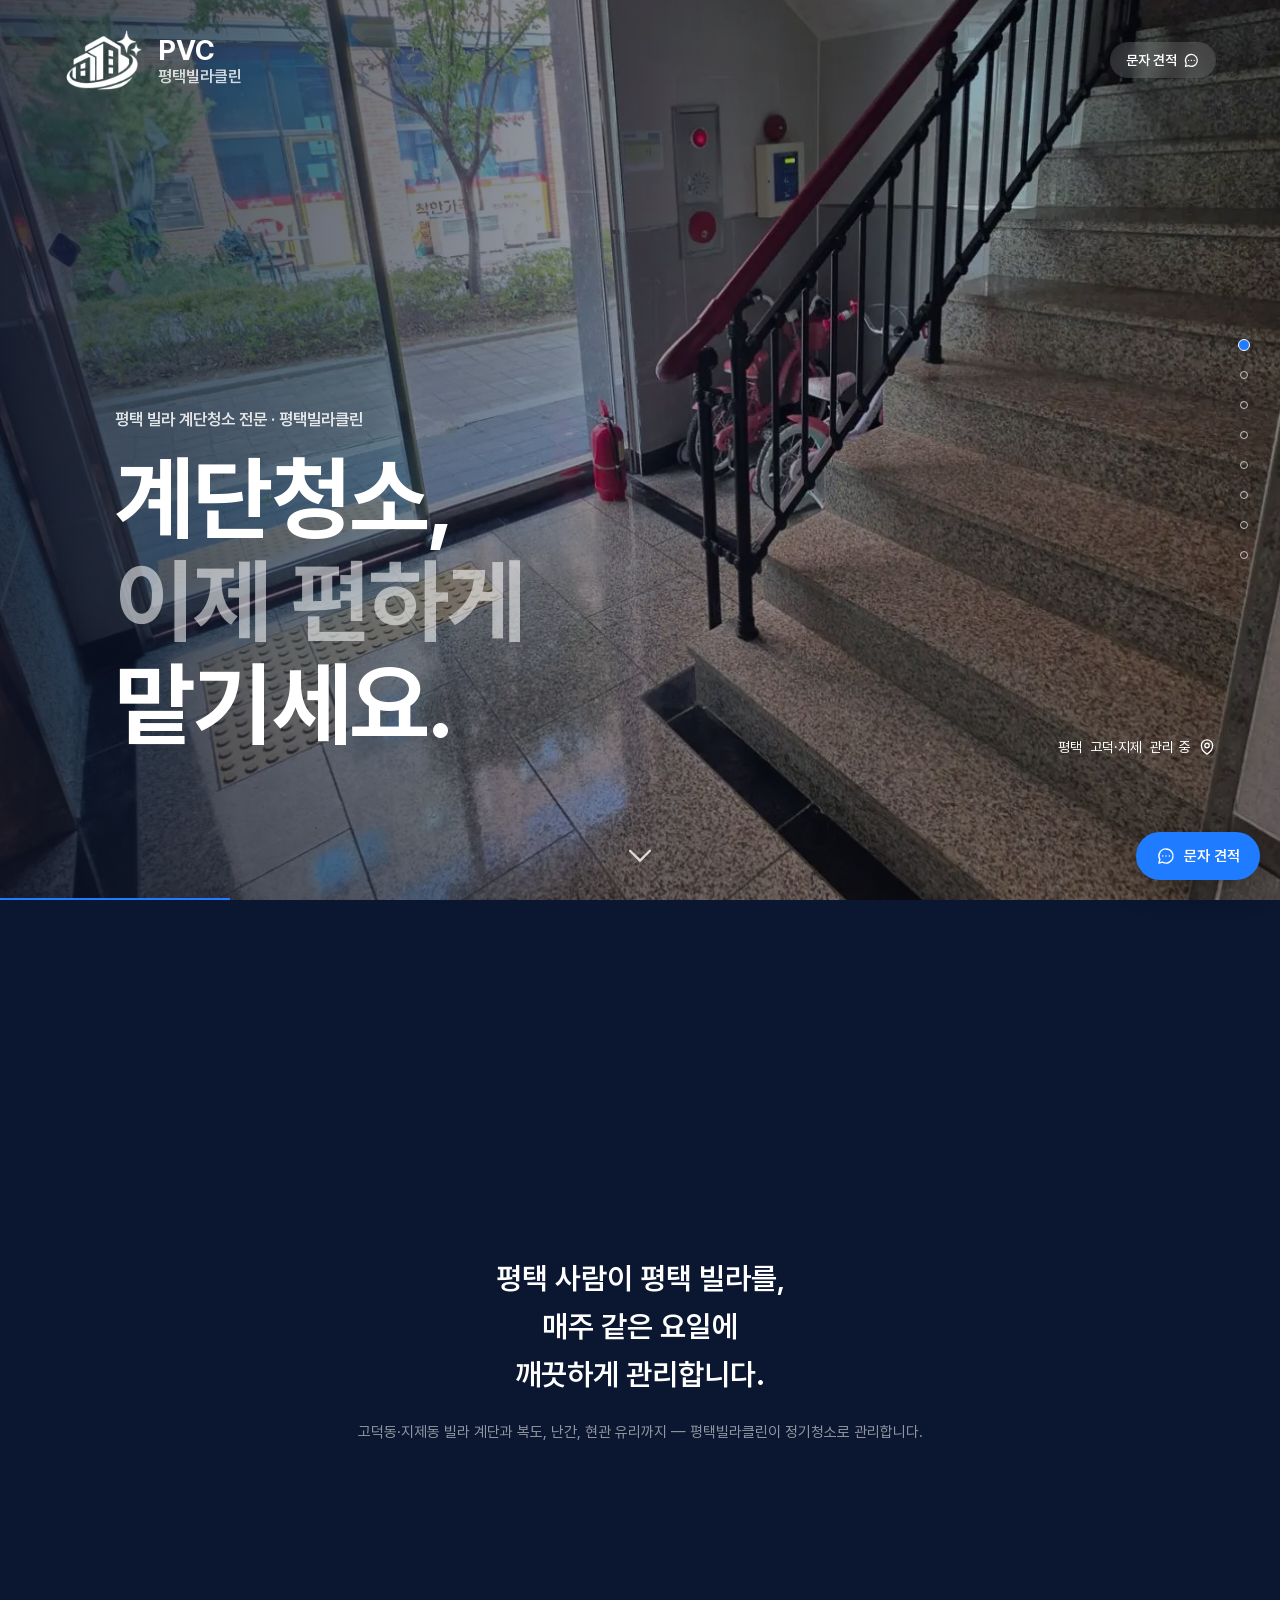
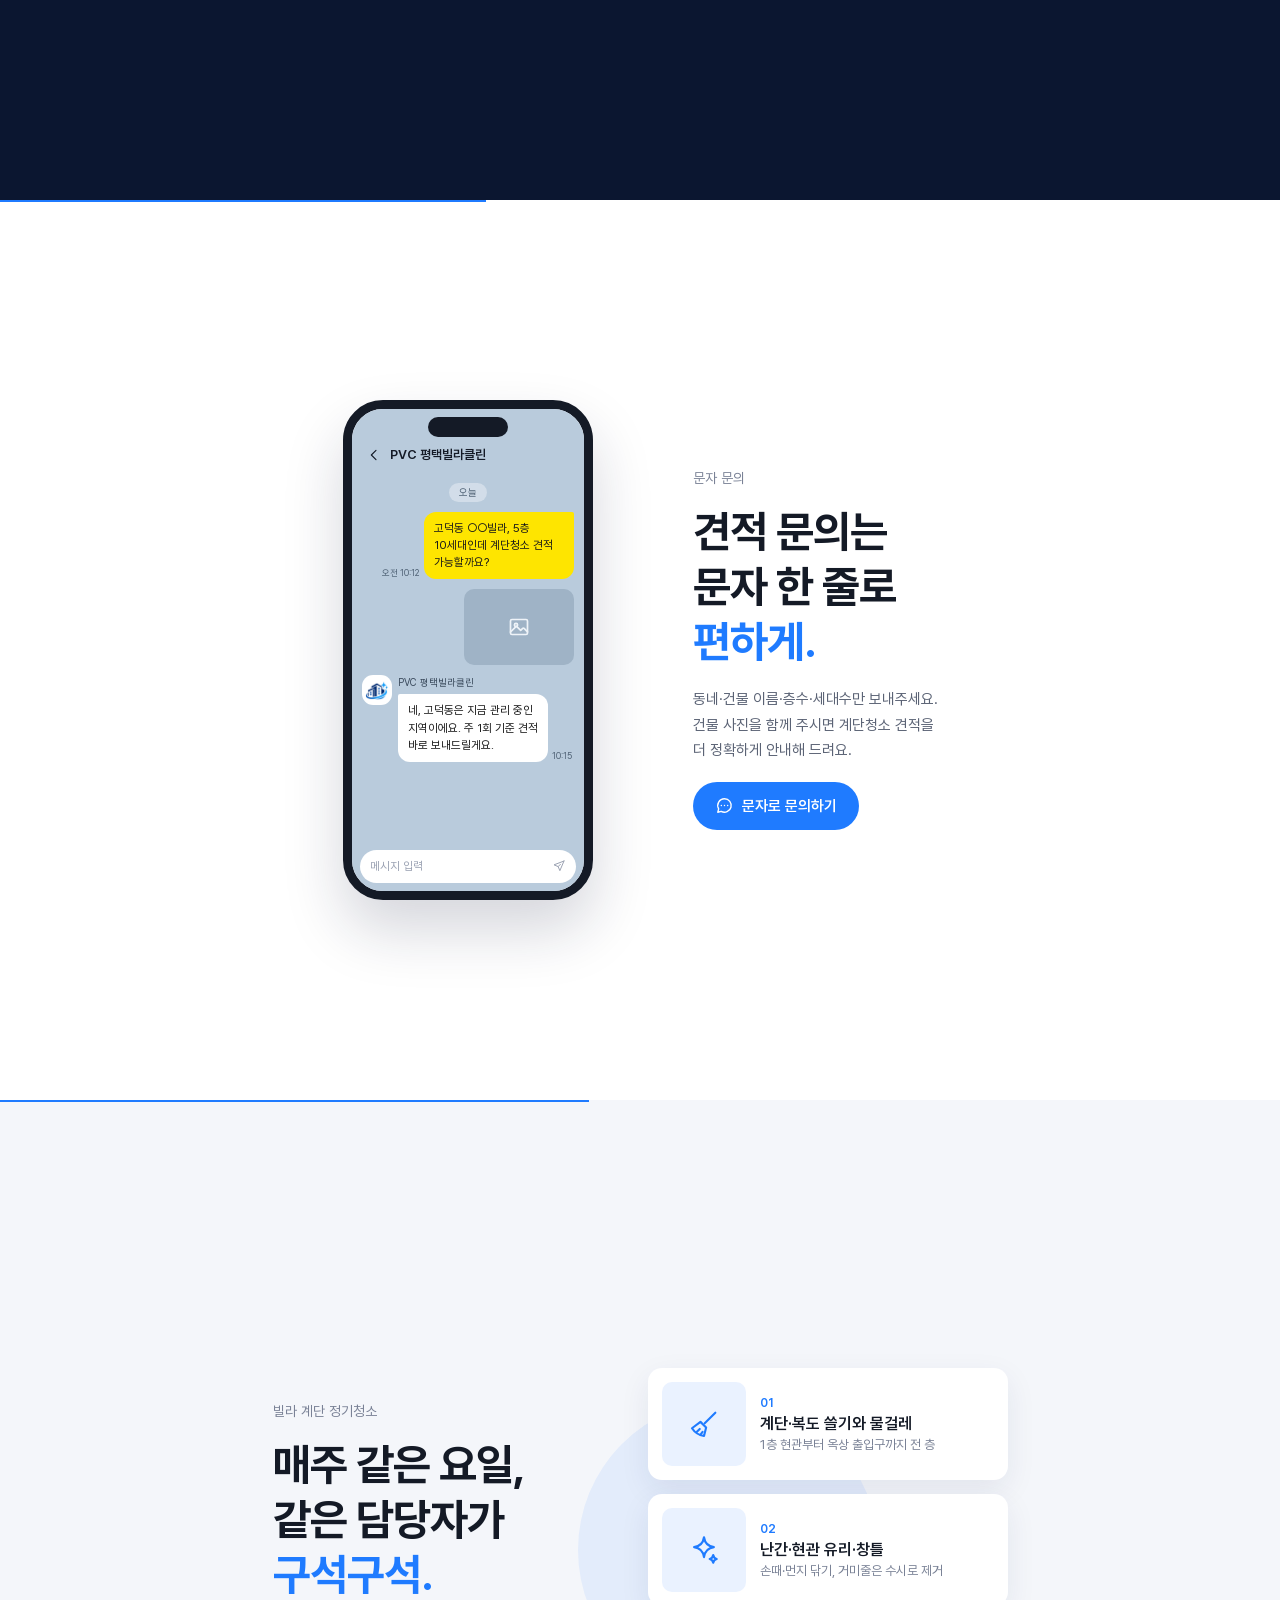
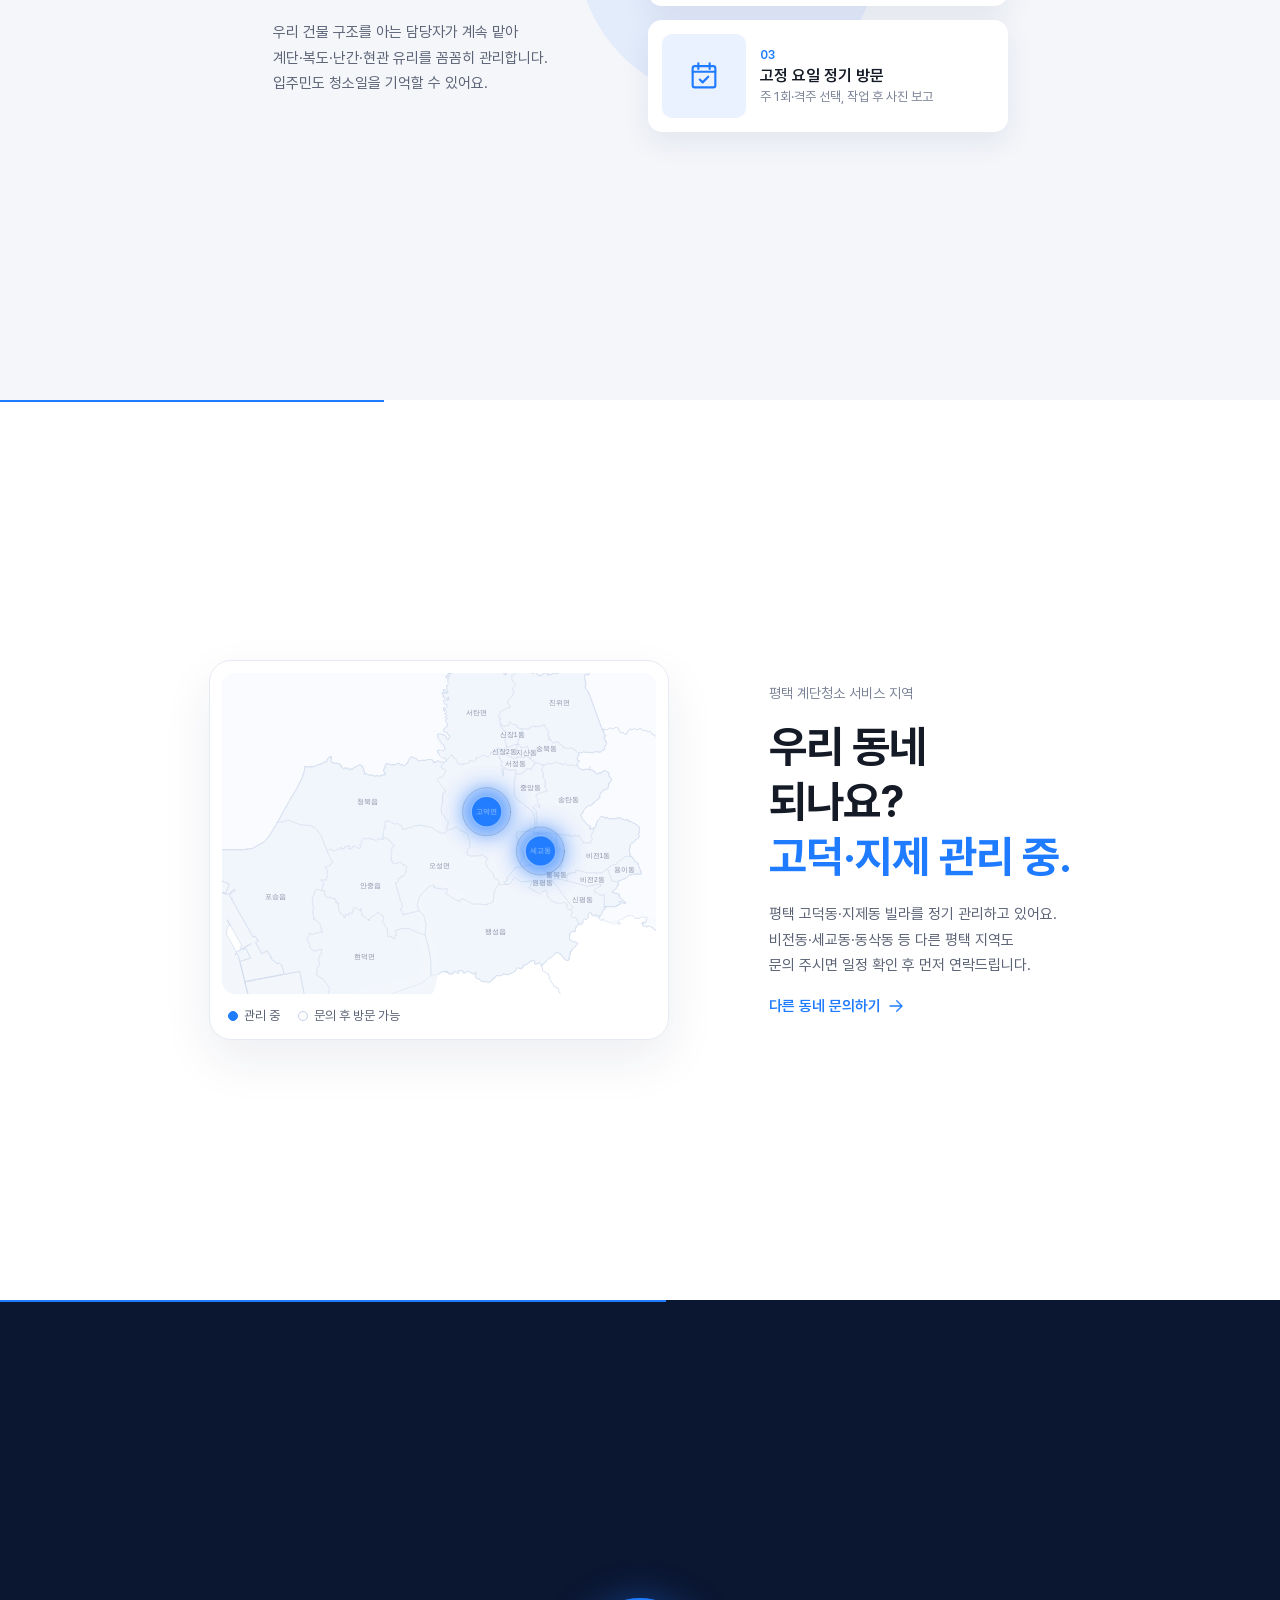
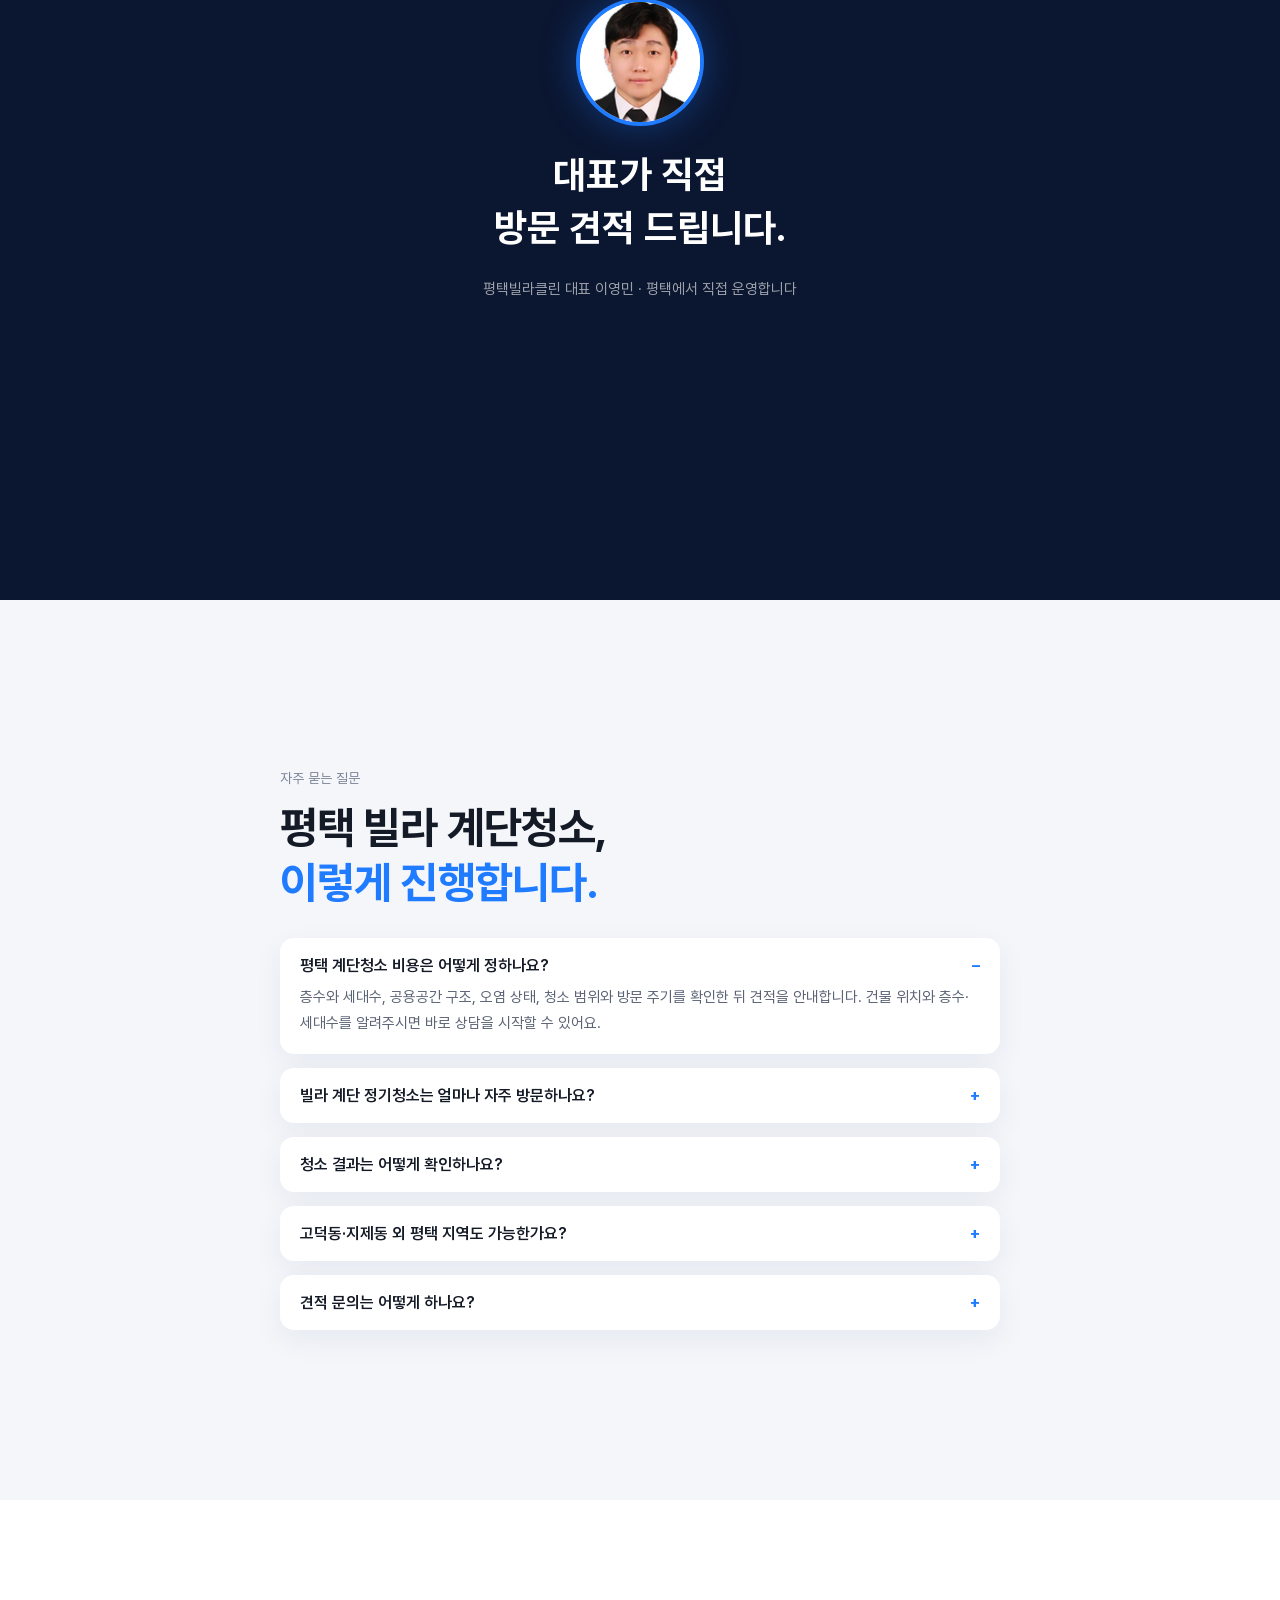
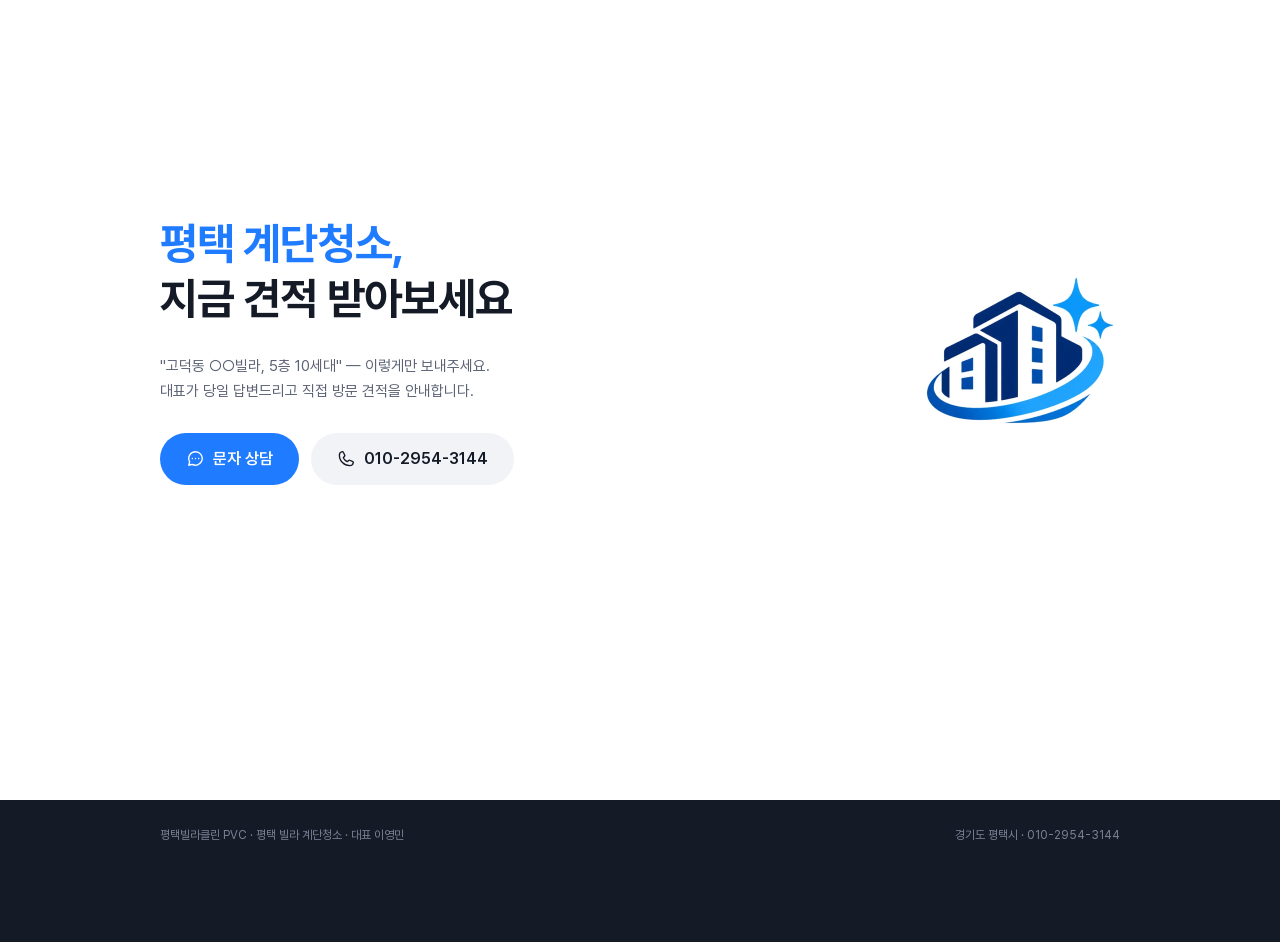
==== index.html @ 677062f1 "Use real stairwell photo as hero image Co-Authored-By: Claude Opus 5.5 <noreply@anthropic.com> Claud" ====
<!doctype html>
<html lang="ko">
<head>
  <meta charset="utf-8" />
  <meta name="naver-site-verification" content="949a8f79aaad30df5b7c006762e86bb5f550bc73" />
  <meta name="viewport" content="width=device-width, initial-scale=1" />
  <meta name="theme-color" content="#0b1630" />
  <meta name="description" content="평택 계단청소 전문 평택빌라클린 PVC. 고덕동·지제동 빌라의 계단·복도·난간·현관 유리를 매주 같은 요일, 같은 담당자가 정기청소하고 작업 사진으로 보고드립니다. 대표 직접 방문 견적 010-2954-3144." />
  <meta property="og:type" content="website" />
  <meta property="og:locale" content="ko_KR" />
  <meta property="og:title" content="평택 계단청소 | 빌라 계단 정기청소 전문 평택빌라클린 PVC" />
  <meta property="og:description" content="평택 계단청소 전문 평택빌라클린 PVC. 고덕동·지제동 빌라의 계단·복도·난간·현관 유리를 매주 같은 요일, 같은 담당자가 정기청소하고 작업 사진으로 보고드립니다. 대표 직접 방문 견적 010-2954-3144." />
  <meta property="og:site_name" content="평택빌라클린 PVC" />
  <meta property="og:url" content="https://www.pvclean.kr/" />
  <meta property="og:image" content="https://www.pvclean.kr/assets/hero-1.webp" />
  <meta property="og:image:alt" content="평택빌라클린 PVC 빌라 계단청소" />
  <meta name="twitter:card" content="summary_large_image" />
  <meta name="twitter:title" content="평택 계단청소 | 빌라 계단 정기청소 전문 평택빌라클린 PVC" />
  <meta name="twitter:description" content="평택 계단청소 전문 평택빌라클린 PVC. 고덕동·지제동 빌라의 계단·복도·난간·현관 유리를 매주 같은 요일, 같은 담당자가 정기청소하고 작업 사진으로 보고드립니다. 대표 직접 방문 견적 010-2954-3144." />
  <meta name="twitter:image" content="https://www.pvclean.kr/assets/hero-1.webp" />
  <title>평택 계단청소 | 빌라 계단 정기청소 전문 평택빌라클린 PVC</title>
  <link rel="canonical" href="https://www.pvclean.kr/" />
  <link rel="icon" href="/favicon.svg" type="image/svg+xml" />
  <link rel="preload" href="/fonts/Pretendard-Bold.subset.woff2" as="font" type="font/woff2" crossorigin />
  <link rel="preload" href="/fonts/Pretendard-Regular.subset.woff2" as="font" type="font/woff2" crossorigin />
  <link rel="stylesheet" href="/styles.css" />
  <script src="/site-config.js" defer></script>
  <script src="/app.js" defer></script>
  <script type="application/ld+json" id="business-schema">{"@context":"https://schema.org","@graph":[{"@type":"Organization","@id":"https://www.pvclean.kr/#business","name":"평택빌라클린 PVC","alternateName":"PVC 평택빌라클린","url":"https://www.pvclean.kr/","logo":"https://www.pvclean.kr/assets/pvc-logo.png","telephone":"+82-10-2954-3144","founder":{"@type":"Person","name":"이영민"},"areaServed":[{"@type":"City","name":"평택시"},{"@type":"Place","name":"평택시 고덕동"},{"@type":"Place","name":"평택시 지제동"}],"description":"평택 고덕동·지제동 빌라 계단 및 공용공간 정기청소"},{"@type":"WebSite","@id":"https://www.pvclean.kr/#website","url":"https://www.pvclean.kr/","name":"평택빌라클린 PVC","inLanguage":"ko-KR","publisher":{"@id":"https://www.pvclean.kr/#business"}},{"@type":"WebPage","@id":"https://www.pvclean.kr/#webpage","url":"https://www.pvclean.kr/","name":"평택 계단청소 | 빌라 계단 정기청소 전문 평택빌라클린 PVC","description":"평택 계단청소 전문 평택빌라클린 PVC. 고덕동·지제동 빌라의 계단·복도·난간·현관 유리를 매주 같은 요일, 같은 담당자가 정기청소하고 작업 사진으로 보고드립니다. 대표 직접 방문 견적 010-2954-3144.","inLanguage":"ko-KR","isPartOf":{"@id":"https://www.pvclean.kr/#website"},"about":{"@id":"https://www.pvclean.kr/#service"}},{"@type":"Service","@id":"https://www.pvclean.kr/#service","name":"평택 빌라 계단 정기청소","serviceType":"빌라 계단 및 공용공간 정기청소","url":"https://www.pvclean.kr/#care","provider":{"@id":"https://www.pvclean.kr/#business"},"areaServed":{"@type":"City","name":"평택시"},"description":"평택 빌라 계단·복도 쓸기와 물걸레 청소, 난간·현관 유리·창틀 관리, 주 1회·격주 고정 요일 정기 방문과 작업 후 사진 보고. 대표가 직접 방문 견적을 안내합니다."},{"@type":"FAQPage","@id":"https://www.pvclean.kr/#faq","mainEntity":[{"@type":"Question","name":"평택 계단청소 비용은 어떻게 정하나요?","acceptedAnswer":{"@type":"Answer","text":"층수와 세대수, 공용공간 구조, 오염 상태, 청소 범위와 방문 주기를 확인한 뒤 견적을 안내합니다. 건물 위치와 층수·세대수를 알려주시면 바로 상담을 시작할 수 있어요."}},{"@type":"Question","name":"빌라 계단 정기청소는 얼마나 자주 방문하나요?","acceptedAnswer":{"@type":"Answer","text":"주 1회 또는 격주 중 선택할 수 있고, 매주 같은 요일에 같은 담당자가 방문합니다. 건물 이용 상황에 맞춰 방문 요일과 세부 범위를 협의합니다."}},{"@type":"Question","name":"청소 결과는 어떻게 확인하나요?","acceptedAnswer":{"@type":"Answer","text":"작업이 끝나면 층별 사진을 건물주나 총무님께 단톡방 또는 문자로 보내드립니다. 현장에 오지 않아도 계단청소 결과를 확인할 수 있어요."}},{"@type":"Question","name":"고덕동·지제동 외 평택 지역도 가능한가요?","acceptedAnswer":{"@type":"Answer","text":"비전동·세교동·동삭동 등 평택시 다른 동네도 건물 위치와 이동 일정에 따라 방문 가능 여부를 상담해 드립니다. 문의 주시면 일정 확인 후 먼저 연락드립니다."}},{"@type":"Question","name":"견적 문의는 어떻게 하나요?","acceptedAnswer":{"@type":"Answer","text":"010-2954-3144로 전화 또는 문자 주세요. 동네·건물 이름·층수·세대수를 보내주시면 당일 답변드리고, 대표가 직접 방문 견적을 안내합니다."}}]}]}</script>
</head>
<body>
  <svg width="0" height="0" style="position:absolute" aria-hidden="true">
    <symbol id="i-chat" viewBox="0 0 24 24"><path d="M12 3.5a8.5 8.5 0 0 0-7.4 12.7L3.5 20.5l4.3-1.1A8.5 8.5 0 1 0 12 3.5Z"/><circle cx="8" cy="12" r=".9" fill="currentColor" stroke="none"/><circle cx="12" cy="12" r=".9" fill="currentColor" stroke="none"/><circle cx="16" cy="12" r=".9" fill="currentColor" stroke="none"/></symbol>
    <symbol id="i-phone" viewBox="0 0 24 24"><path d="M15.1 14.3a1 1 0 0 1 1-.1l3.9 1.8a1 1 0 0 1 .6 1A4.5 4.5 0 0 1 16.1 21 13.1 13.1 0 0 1 3 7.9a4.5 4.5 0 0 1 4-4.5 1 1 0 0 1 1 .6l1.8 3.9a1 1 0 0 1-.1 1L8 11a9.8 9.8 0 0 0 5 5Z"/></symbol>
    <symbol id="i-pin" viewBox="0 0 24 24"><circle cx="12" cy="10" r="3"/><path d="M19.5 10c0 6.8-7.5 11.5-7.5 11.5S4.5 16.8 4.5 10a7.5 7.5 0 0 1 15 0Z"/></symbol>
    <symbol id="i-down" viewBox="0 0 24 24"><path d="m5 9 7 7 7-7"/></symbol>
    <symbol id="i-left" viewBox="0 0 24 24"><path d="m15 5-7 7 7 7"/></symbol>
    <symbol id="i-right" viewBox="0 0 24 24"><path d="m9 5 7 7-7 7"/></symbol>
    <symbol id="i-arrow" viewBox="0 0 24 24"><path d="M4 12h16M13 5l7 7-7 7"/></symbol>
    <symbol id="i-image" viewBox="0 0 24 24"><rect x="3.5" y="4.5" width="17" height="15" rx="1.5"/><circle cx="9" cy="10" r="1.6"/><path d="m3.5 17 5.2-5.2a1 1 0 0 1 1.4 0l3.6 3.6 2-2a1 1 0 0 1 1.4 0l3.4 3.4"/></symbol>
    <symbol id="i-send" viewBox="0 0 24 24"><path d="M20.5 3.5 3.5 10l7 3 3 7 7-16.5ZM10.5 13l4-4"/></symbol>
    <symbol id="i-broom" viewBox="0 0 24 24"><path d="M20 4 12.5 11.5"/><path d="M9.5 10.5l4 4-1.5 6c-3-.5-6.5-2.5-8.5-5.5l6-4.5Z"/><path d="M7 17.5 9 15.5M9.5 19.5l1.5-2"/></symbol>
    <symbol id="i-sparkle" viewBox="0 0 24 24"><path d="M12 3c.6 4.2 2.8 6.4 7 7-4.2.6-6.4 2.8-7 7-.6-4.2-2.8-6.4-7-7 4.2-.6 6.4-2.8 7-7Z"/><path d="M18.5 15.5c.3 1.7 1.1 2.5 2.5 2.8-1.4.3-2.2 1.1-2.5 2.7-.3-1.6-1.1-2.4-2.5-2.7 1.4-.3 2.2-1.1 2.5-2.8Z"/></symbol>
    <symbol id="i-calendar" viewBox="0 0 24 24"><rect x="4" y="5" width="16" height="15" rx="1.5"/><path d="M16 3v4M8 3v4M4 9h16M9 14.5l2 2 4-4"/></symbol>
    <symbol id="i-star" viewBox="0 0 24 24"><path d="m12 3.5 2.6 5.4 5.9.8-4.3 4.1 1 5.9L12 16.9l-5.2 2.8 1-5.9-4.3-4.1 5.9-.8L12 3.5Z" fill="currentColor"/></symbol>
  </svg>

  <main id="top">
    <section class="snap hero" id="home" data-label="홈" data-dark>
      <div class="hero-slides" id="hero-slides">
        <img class="hero-img is-on" src="/assets/hero-1.webp" alt="" />
      </div>
      <div class="hero-shade"></div>
      <header class="hero-header">
        <a class="brand" href="#home" aria-label="평택빌라클린 PVC 홈">
          <img src="/assets/pvc-logo.png" width="211" height="168" alt="" />
          <span class="brand-text"><span class="brand-name">PVC</span><span class="brand-sub">평택빌라클린</span></span>
        </a>
        <a class="pill-glass" data-contact="quote" href="#contact"><span data-quote-short>카톡 견적</span><svg class="icon"><use href="#i-chat"/></svg></a>
      </header>
      <div class="hero-copy">
        <h1><span class="h1-eyebrow">평택 빌라 계단청소 전문 · 평택빌라클린</span>계단청소,<br /><span class="dim">이제 편하게</span><br />맡기세요.</h1>
      </div>
      <div class="hero-dots" id="hero-dots" aria-label="사진 선택"></div>
      <div class="hero-area">평택 <span data-area-short>고덕·지제</span> 관리 중 <svg class="icon"><use href="#i-pin"/></svg></div>
      <svg class="icon hero-down" aria-hidden="true"><use href="#i-down"/></svg>
      <div class="accent-bar" style="width:18%;top:auto;bottom:0"></div>
    </section>

    <section class="snap statement" data-label="소개" data-dark>
      <h2>평택 사람이 평택 빌라를,<br />매주 같은 요일에<br />깨끗하게 관리합니다.</h2>
      <p class="statement-sub">고덕동·지제동 빌라 계단과 복도, 난간, 현관 유리까지 — 평택빌라클린이 정기청소로 관리합니다.</p>
    </section>

    <section class="snap block bg-white" data-label="카톡 문의">
      <div class="accent-bar" style="width:38%"></div>
      <div class="row">
        <div class="phone" aria-hidden="true">
          <div class="phone-notch"></div>
          <div class="chat">
            <div class="chat-head"><svg class="icon"><use href="#i-left"/></svg><span>PVC 평택빌라클린</span></div>
            <div class="chat-body">
              <div class="chat-day">오늘</div>
              <div class="chat-me"><span class="chat-time">오전 10:12</span><div class="bubble bubble-me">고덕동 ○○빌라, 5층 10세대인데 계단청소 견적 가능할까요?</div></div>
              <div class="chat-me"><div class="chat-photo"><svg class="icon"><use href="#i-image"/></svg></div></div>
              <div class="chat-them">
                <img src="/assets/pvc-logo-color.webp" alt="" />
                <div><span class="chat-name">PVC 평택빌라클린</span><div class="chat-line"><div class="bubble">네, 고덕동은 지금 관리 중인 지역이에요. 주 1회 기준 견적 바로 보내드릴게요.</div><span class="chat-time">10:15</span></div></div>
              </div>
            </div>
            <div class="chat-input"><span>메시지 입력</span><svg class="icon"><use href="#i-send"/></svg></div>
          </div>
        </div>
        <div class="copy">
          <div class="kicker"><span data-quote-channel-name>카카오톡</span> 문의</div>
          <h2>견적 문의는<br /><span data-quote-channel>카톡</span> 한 줄로<br /><span class="blue">편하게.</span></h2>
          <p>동네·건물 이름·층수·세대수만 보내주세요.<br />건물 사진을 함께 주시면 계단청소 견적을<br />더 정확하게 안내해 드려요.</p>
          <a class="btn btn-kakao" data-contact="quote" href="#contact"><svg class="icon"><use href="#i-chat"/></svg><span data-quote-cta>카카오톡으로 문의하기</span></a>
        </div>
      </div>
    </section>

    <section class="snap block bg-soft" id="care" data-label="관리 방식">
      <div class="accent-bar" style="width:46%"></div>
      <div class="row row-rev">
        <div class="copy">
          <div class="kicker">빌라 계단 정기청소</div>
          <h2>매주 같은 요일,<br />같은 담당자가<br /><span class="blue">구석구석.</span></h2>
          <p>우리 건물 구조를 아는 담당자가 계속 맡아<br />계단·복도·난간·현관 유리를 꼼꼼히 관리합니다.<br />입주민도 청소일을 기억할 수 있어요.</p>
        </div>
        <div class="service-list">
          <div class="service-blob"></div>
          <div class="service"><div class="service-ic"><svg class="icon"><use href="#i-broom"/></svg></div><div><div class="service-num">01</div><h3>계단·복도 쓸기와 물걸레</h3><p>1층 현관부터 옥상 출입구까지 전 층</p></div></div>
          <div class="service"><div class="service-ic"><svg class="icon"><use href="#i-sparkle"/></svg></div><div><div class="service-num">02</div><h3>난간·현관 유리·창틀</h3><p>손때·먼지 닦기, 거미줄은 수시로 제거</p></div></div>
          <div class="service"><div class="service-ic"><svg class="icon"><use href="#i-calendar"/></svg></div><div><div class="service-num">03</div><h3>고정 요일 정기 방문</h3><p>주 1회·격주 선택, 작업 후 사진 보고</p></div></div>
        </div>
      </div>
    </section>

    <section class="snap block bg-white" id="area" data-label="서비스 지역">
      <div class="accent-bar" style="width:30%"></div>
      <div class="row">
        <div class="map-card">
          <div class="map-frame"><span class="map-pulse" style="left:61%;top:43.2%" aria-hidden="true"></span><span class="map-pulse" style="left:73.43%;top:55.45%" aria-hidden="true"></span><img src="/assets/pyeongtaek-map-light.svg" width="540" height="400" alt="평택 계단청소 서비스 지역 지도 — 고덕동·지제동 관리 중" /></div>
          <div class="map-legend">
            <span><i class="dot dot-on"></i>관리 중</span>
            <span><i class="dot"></i>문의 후 방문 가능</span>
          </div>
        </div>
        <div class="copy copy-narrow">
          <div class="kicker">평택 계단청소 서비스 지역</div>
          <h2>우리 동네<br />되나요?<br /><span class="blue"><span data-area-short>고덕·지제</span> 관리 중.</span></h2>
          <p>평택 고덕동·지제동 빌라를 정기 관리하고 있어요.<br />비전동·세교동·동삭동 등 다른 평택 지역도<br />문의 주시면 일정 확인 후 먼저 연락드립니다.</p>
          <a class="link-arrow" href="#contact">다른 동네 문의하기 <svg class="icon"><use href="#i-arrow"/></svg></a>
        </div>
      </div>
    </section>

    <section class="snap owner-sec" data-label="대표 인사" data-dark>
      <div class="accent-bar" style="width:52%"></div>
      <div class="owner-photo"><img src="/assets/owner-lee-youngmin.webp" width="192" height="246" alt="평택빌라클린 대표 이영민" /></div>
      <h2>대표가 직접<br />방문 견적 드립니다.</h2>
      <p>평택빌라클린 대표 <span data-owner>이영민</span> · 평택에서 직접 운영합니다</p>
    </section>

    <section class="snap reviews" id="reviews" data-label="고객 후기" data-dark hidden>
      <div class="row">
        <div class="copy copy-narrow">
          <div class="kicker">고객 후기</div>
          <h2>이웃 건물에서<br />먼저<br />맡기셨어요</h2>
          <p>고덕동·지제동 빌라 건물주와<br />총무님들이 남긴 후기입니다.</p>
        </div>
        <div class="review-stack">
          <div class="review-back r2"></div>
          <div class="review-back r1"></div>
          <article class="review">
            <div class="review-quote">“</div>
            <p id="review-text"></p>
            <div class="review-meta"><span class="stars"><svg class="icon"><use href="#i-star"/></svg><svg class="icon"><use href="#i-star"/></svg><svg class="icon"><use href="#i-star"/></svg><svg class="icon"><use href="#i-star"/></svg><svg class="icon"><use href="#i-star"/></svg></span><span id="review-date"></span></div>
            <div class="review-foot">
              <div><strong id="review-who"></strong><span id="review-area"></span></div>
              <div class="review-nav"><button type="button" id="review-prev" aria-label="이전 후기"><svg class="icon"><use href="#i-left"/></svg></button><button type="button" id="review-next" aria-label="다음 후기"><svg class="icon"><use href="#i-right"/></svg></button></div>
            </div>
          </article>
        </div>
      </div>
    </section>

    <section class="snap block bg-soft faq" id="guide" data-label="자주 묻는 질문">
      <div class="faq-inner">
        <div class="kicker">자주 묻는 질문</div>
        <h2>평택 빌라 계단청소,<br /><span class="blue">이렇게 진행합니다.</span></h2>
        <details open><summary>평택 계단청소 비용은 어떻게 정하나요?</summary><p>층수와 세대수, 공용공간 구조, 오염 상태, 청소 범위와 방문 주기를 확인한 뒤 견적을 안내합니다. 건물 위치와 층수·세대수를 알려주시면 바로 상담을 시작할 수 있어요.</p></details>
        <details><summary>빌라 계단 정기청소는 얼마나 자주 방문하나요?</summary><p>주 1회 또는 격주 중 선택할 수 있고, 매주 같은 요일에 같은 담당자가 방문합니다. 건물 이용 상황에 맞춰 방문 요일과 세부 범위를 협의합니다.</p></details>
        <details><summary>청소 결과는 어떻게 확인하나요?</summary><p>작업이 끝나면 층별 사진을 건물주나 총무님께 단톡방 또는 문자로 보내드립니다. 현장에 오지 않아도 계단청소 결과를 확인할 수 있어요.</p></details>
        <details><summary>고덕동·지제동 외 평택 지역도 가능한가요?</summary><p>비전동·세교동·동삭동 등 평택시 다른 동네도 건물 위치와 이동 일정에 따라 방문 가능 여부를 상담해 드립니다. 문의 주시면 일정 확인 후 먼저 연락드립니다.</p></details>
        <details><summary>견적 문의는 어떻게 하나요?</summary><p>010-2954-3144로 전화 또는 문자 주세요. 동네·건물 이름·층수·세대수를 보내주시면 당일 답변드리고, 대표가 직접 방문 견적을 안내합니다.</p></details>
      </div>
    </section>

    <section class="snap block bg-white" id="contact" data-label="견적 문의">
      <div class="row row-between">
        <div class="copy copy-wide">
          <h2><span class="blue">평택 계단청소,</span><br />지금 견적 받아보세요</h2>
          <p>"고덕동 ○○빌라, 5층 10세대" — 이렇게만 보내주세요.<br />대표가 당일 답변드리고 직접 방문 견적을 안내합니다.</p>
          <div class="cta-row">
            <a class="btn btn-kakao btn-lg" data-contact="quote" href="sms:01029543144"><svg class="icon"><use href="#i-chat"/></svg><span data-quote-cta2>카카오톡 상담</span></a>
            <a class="btn btn-gray btn-lg" data-contact="phone" href="tel:01029543144"><svg class="icon"><use href="#i-phone"/></svg><span data-phone-label>010-2954-3144</span></a>
          </div>
        </div>
        <img class="contact-logo" src="/assets/pvc-logo-color.webp" width="400" height="318" alt="" />
      </div>
    </section>

    <footer class="footer snap-end">
      <div class="footer-inner">
        <span>평택빌라클린 PVC · 평택 빌라 계단청소 · 대표 <span data-owner>이영민</span><span data-biz-number></span></span>
        <span>경기도 평택시 · <span data-phone-label>010-2954-3144</span></span>
      </div>
    </footer>
  </main>

  <nav class="section-dots" id="section-dots" aria-label="섹션 이동"></nav>
  <a class="floating-cta btn-kakao" data-contact="quote" href="#contact"><svg class="icon"><use href="#i-chat"/></svg><span data-quote-short>카톡 견적</span></a>
</body>
</html>
---- styles.css ----
/* PVC 평택빌라클린 — v2 풀스크린 랜딩 */
/* Pretendard (SIL Open Font License 1.1) */
@font-face { font-family: "Pretendard"; src: url("/fonts/Pretendard-Regular.subset.woff2") format("woff2"); font-weight: 400; font-display: swap; }
@font-face { font-family: "Pretendard"; src: url("/fonts/Pretendard-SemiBold.subset.woff2") format("woff2"); font-weight: 500 600; font-display: swap; }
@font-face { font-family: "Pretendard"; src: url("/fonts/Pretendard-Bold.subset.woff2") format("woff2"); font-weight: 700; font-display: swap; }

:root {
  --navy: #0b1630;
  --ink: #141a26;
  --blue: #1f7bff;
  --blue-dark: #0f5fd6;
  --muted: #5b6375;
  --subtle: #7a8296;
  --soft: #f4f6fa;
  --kakao: #fee500;
  --kakao-hover: #f5db00;
  --font: "Pretendard", system-ui, -apple-system, "Apple SD Gothic Neo", sans-serif;
  --gutter: clamp(20px, 5vw, 64px);
}

*, *::before, *::after { box-sizing: border-box; }
html { background: var(--navy); }
/* 터치 기기: 한 번 넘기면 한 화면씩 (데스크톱은 app.js에서 부드럽게 이동) */
@media (hover: none) and (pointer: coarse) {
  html { scroll-snap-type: y mandatory; }
  .snap { scroll-snap-stop: always; }
}
body { margin: 0; background: var(--navy); color: var(--ink); font-family: var(--font); word-break: keep-all; -webkit-font-smoothing: antialiased; }
h1, h2, h3, p { margin: 0; }
img { display: block; max-width: 100%; }
a { color: var(--blue); text-decoration: none; }
a:hover { color: var(--blue-dark); }
:focus-visible { outline: 2px solid var(--blue); outline-offset: 3px; }
.sr-only { position: absolute; width: 1px; height: 1px; overflow: hidden; clip: rect(0 0 0 0); white-space: nowrap; }
[hidden] { display: none !important; }

.icon { width: 1.2em; height: 1.2em; flex: none; fill: none; stroke: currentColor; stroke-width: 1.7; stroke-linecap: round; stroke-linejoin: round; }

/* 섹션이 화면에 들어올 때 부드럽게 나타남 */
.reveal { opacity: 0; transform: translateY(28px); transition: opacity .9s ease, transform .9s cubic-bezier(.2,.7,.2,1); }
.reveal.is-in { opacity: 1; transform: none; }

/* Sections */
.snap { scroll-snap-align: start; min-height: 100vh; min-height: 100dvh; position: relative; }
.snap-end { scroll-snap-align: end; }
.block { display: flex; flex-direction: column; justify-content: center; padding: clamp(72px, 10vw, 120px) var(--gutter); }
.bg-white { background: #fff; }
.bg-soft { background: var(--soft); }
.accent-bar { position: absolute; left: 0; top: 0; height: 2px; background: var(--blue); }
.row { width: 100%; max-width: 960px; margin: 0 auto; display: flex; flex-wrap: wrap; align-items: center; justify-content: center; gap: clamp(40px, 8vw, 100px); }
.row-rev { flex-wrap: wrap-reverse; }
.row-between { justify-content: space-between; gap: 40px; }
.copy { display: flex; flex-direction: column; gap: 18px; max-width: 340px; }
.copy-narrow { max-width: 320px; }
.copy-wide { max-width: 560px; gap: 28px; }
.kicker { font-size: 14px; color: var(--subtle); }
.copy h2, .faq h2 { font-size: clamp(32px, 4vw, 44px); line-height: 1.25; font-weight: 700; letter-spacing: -0.02em; }
.copy p { font-size: 15px; line-height: 1.7; color: var(--muted); }
.blue { color: var(--blue); }

/* Buttons */
.btn { display: inline-flex; align-items: center; justify-content: center; gap: 8px; align-self: flex-start; padding: 13px 22px; min-height: 48px; border-radius: 999px; font: inherit; font-size: 15px; font-weight: 600; cursor: pointer; transition: background-color .15s; }
.btn .icon { width: 19px; height: 19px; }
.btn-lg { padding: 15px 26px; min-height: 52px; font-size: 16px; }
.btn-kakao { background: var(--kakao); color: #191919; }
.btn-kakao:hover { background: var(--kakao-hover); color: #191919; }
.btn-gray { background: #f1f3f7; color: var(--ink); }
.btn-gray:hover { background: #e5e9f0; color: var(--ink); }
/* 카카오톡 채널이 없을 때(문자 연결) */
.is-sms.btn-kakao, .is-sms.floating-cta { background: var(--blue); color: #fff; }
.is-sms.btn-kakao:hover, .is-sms.floating-cta:hover { background: var(--blue-dark); color: #fff; }

/* Hero */
.hero { height: 100vh; height: 100dvh; background: var(--navy); overflow: hidden; color: #fff; }
.hero-slides { position: absolute; inset: 0; }
.hero-img { position: absolute; inset: 0; width: 100%; height: 100%; object-fit: cover; object-position: center 60%; opacity: 0; transform: scale(1); transition: opacity 1.6s ease, transform 7s linear; }
.hero-img.is-on { opacity: 1; transform: scale(1.06); }
.hero-shade { position: absolute; inset: 0; pointer-events: none; background: linear-gradient(90deg, rgba(8,16,36,.78) 0%, rgba(8,16,36,.35) 55%, rgba(8,16,36,.15) 100%); }
.hero-header { position: absolute; top: 0; left: 0; right: 0; z-index: 3; padding: clamp(18px, 3vw, 28px) var(--gutter); display: flex; justify-content: space-between; align-items: center; gap: 16px; }
.brand { display: flex; align-items: center; gap: 14px; color: #fff; }
.brand:hover { color: #fff; }
.brand img { height: clamp(48px, 6vw, 64px); width: auto; }
.brand-text { display: flex; flex-direction: column; gap: 2px; line-height: 1.15; }
.brand-name { font-size: clamp(22px, 2.4vw, 28px); font-weight: 700; letter-spacing: -0.01em; }
.brand-sub { font-size: clamp(14px, 1.3vw, 16px); font-weight: 600; opacity: .8; }
.pill-glass { display: flex; align-items: center; gap: 6px; padding: 10px 16px; border-radius: 999px; background: rgba(255,255,255,.14); color: #fff; font-size: 14px; font-weight: 600; backdrop-filter: blur(6px); -webkit-backdrop-filter: blur(6px); }
.pill-glass:hover { color: #fff; background: rgba(255,255,255,.22); }
.hero-copy { position: absolute; z-index: 2; left: clamp(20px, 9vw, 140px); bottom: clamp(90px, 16vh, 160px); pointer-events: none; }
.hero h1 { font-size: clamp(46px, 7.5vw, 92px); line-height: 1.12; font-weight: 700; letter-spacing: -0.02em; }
.hero h1 .dim { color: rgba(255,255,255,.55); }
.h1-eyebrow { display: block; margin-bottom: 18px; font-size: clamp(14px, 1.3vw, 17px); font-weight: 600; letter-spacing: 0; color: rgba(255,255,255,.85); }
.hero-dots { position: absolute; z-index: 3; left: clamp(20px, 9vw, 140px); bottom: calc(clamp(90px, 16vh, 160px) - 44px); display: flex; gap: 6px; }
.hero-dots button { width: 10px; height: 4px; border: 0; padding: 0; border-radius: 999px; background: rgba(255,255,255,.45); cursor: pointer; transition: all .4s; }
.hero-dots button[aria-current="true"] { width: 28px; background: #fff; }
.hero-area { position: absolute; z-index: 2; right: var(--gutter); bottom: clamp(90px, 16vh, 160px); display: flex; align-items: center; gap: 8px; font-size: 14px; }
.hero-area .icon { width: 18px; height: 18px; }
.hero-down { position: absolute; left: 50%; bottom: 28px; transform: translateX(-50%); width: 34px; height: 34px; color: rgba(255,255,255,.8); }

/* Statement */
.statement { display: flex; flex-direction: column; justify-content: center; background: var(--navy); padding: clamp(120px, 18vw, 220px) 24px; }
.statement h2 { text-align: center; color: #fff; font-size: clamp(22px, 2.6vw, 30px); line-height: 1.6; font-weight: 600; }
.statement-sub { margin-top: 22px; text-align: center; color: rgba(255,255,255,.55); font-size: 15px; line-height: 1.7; }

/* Phone mockup */
.phone { width: 250px; height: 500px; border-radius: 40px; border: 9px solid var(--ink); background: #f3f5f9; overflow: hidden; box-shadow: 0 30px 60px rgba(20,30,60,.18); flex: none; position: relative; }
.phone-notch { position: absolute; top: 8px; left: 50%; transform: translateX(-50%); width: 80px; height: 20px; border-radius: 999px; background: var(--ink); z-index: 2; }
.chat { height: 100%; display: flex; flex-direction: column; background: #b9cbdc; font-size: 11.5px; line-height: 1.5; color: #191919; }
.chat-head { padding: 36px 14px 10px; display: flex; align-items: center; gap: 8px; font-size: 13px; font-weight: 600; color: var(--ink); }
.chat-head .icon { width: 16px; height: 16px; }
.chat-body { flex: 1; padding: 8px 10px; display: flex; flex-direction: column; gap: 10px; }
.chat-day { align-self: center; font-size: 10px; color: #4f6275; background: rgba(255,255,255,.35); padding: 2px 10px; border-radius: 999px; }
.chat-me { display: flex; justify-content: flex-end; align-items: flex-end; gap: 4px; }
.chat-time { font-size: 9px; color: #4f6275; }
.bubble { max-width: 150px; background: #fff; padding: 8px 10px; border-radius: 2px 12px 12px 12px; }
.bubble-me { background: var(--kakao); border-radius: 12px 2px 12px 12px; }
.chat-photo { width: 110px; height: 76px; border-radius: 10px; background: #9fb3c6; display: flex; align-items: center; justify-content: center; color: #eef3f8; }
.chat-photo .icon { width: 24px; height: 24px; }
.chat-them { display: flex; gap: 6px; align-items: flex-start; }
.chat-them img { width: 30px; height: 30px; border-radius: 11px; background: #fff; object-fit: contain; padding: 3px; flex: none; }
.chat-name { display: block; font-size: 10px; color: #3a4a5c; margin-bottom: 4px; }
.chat-line { display: flex; align-items: flex-end; gap: 4px; }
.chat-input { margin: 8px; padding: 8px 10px; border-radius: 999px; background: #fff; display: flex; justify-content: space-between; align-items: center; color: #9aa1b2; }
.chat-input .icon { width: 14px; height: 14px; }

/* Services */
.service-list { position: relative; display: flex; flex-direction: column; gap: 14px; width: min(100%, 360px); }
.service-blob { position: absolute; width: 300px; height: 300px; border-radius: 50%; background: #e3ecfb; left: -70px; top: 50%; transform: translateY(-50%); z-index: 0; }
.service { position: relative; z-index: 1; display: flex; gap: 14px; align-items: center; background: #fff; border-radius: 14px; padding: 14px; box-shadow: 0 10px 30px rgba(20,40,90,.08); }
.service-ic { width: 84px; height: 84px; border-radius: 10px; flex: none; background: #eaf2ff; display: flex; align-items: center; justify-content: center; color: var(--blue); }
.service-ic .icon { width: 34px; height: 34px; stroke-width: 1.5; }
.service-num { font-size: 12px; color: var(--blue); font-weight: 600; }
.service h3 { font-size: 16px; font-weight: 600; margin: 4px 0; }
.service p { font-size: 13px; color: var(--subtle); }

/* Map */
.map-card { width: min(100%, 460px); display: flex; flex-direction: column; gap: 12px; padding: 12px; border-radius: 22px; background: #fff; border: 1px solid #e6ebf3; box-shadow: 0 20px 50px rgba(20,40,90,.08); }
.map-frame { position: relative; aspect-ratio: 27 / 20; border-radius: 14px; overflow: hidden; background: #f3f6fb; }
/* 관리 중 지역 표시 — 파란 원 위로 퍼지는 빛 */
.map-pulse { position: absolute; z-index: 1; width: 7%; aspect-ratio: 1; border-radius: 50%; transform: translate(-50%, -50%); pointer-events: none; }
.map-pulse::before, .map-pulse::after { content: ""; position: absolute; inset: 0; border-radius: 50%; background: rgba(31,123,255,.4); box-shadow: 0 0 22px 6px rgba(31,123,255,.5); }
.map-pulse::before { animation: map-glow 4s ease-in-out infinite; }
.map-pulse::after { animation: map-pulse 4s ease-out infinite; }
@keyframes map-glow { 0%, 100% { transform: scale(1.15); opacity: .35; } 50% { transform: scale(1.7); opacity: .75; } }
@keyframes map-pulse { 0% { transform: scale(1); opacity: .7; } 100% { transform: scale(3.4); opacity: 0; } }
.map-frame img { width: 100%; height: 100%; object-fit: contain; }
.map-legend { display: flex; flex-wrap: wrap; gap: 8px 18px; padding: 2px 6px 4px; font-size: 13px; color: var(--muted); }
.map-legend span { display: flex; align-items: center; gap: 6px; }
.dot { width: 10px; height: 10px; border-radius: 50%; background: #fff; border: 1.5px solid #c3d0e6; }
.dot-on { background: var(--blue); border-color: var(--blue); }
.link-arrow { display: flex; align-items: center; gap: 6px; font-size: 15px; font-weight: 600; }

/* Owner */
.owner-sec { background: var(--navy); padding: clamp(96px, 13vw, 160px) 24px; display: flex; flex-direction: column; justify-content: center; align-items: center; gap: 26px; text-align: center; }
.owner-photo { width: 120px; height: 120px; border-radius: 50%; overflow: hidden; background: #fff; box-shadow: 0 0 0 4px var(--blue), 0 0 40px rgba(31,123,255,.45); }
.owner-photo img { width: 100%; height: 100%; object-fit: cover; object-position: center 30%; }
.owner-sec h2 { color: #fff; font-size: clamp(28px, 3.4vw, 38px); line-height: 1.4; font-weight: 700; }
.owner-sec p { color: rgba(255,255,255,.6); font-size: 15px; }

/* Reviews (실제 후기가 있을 때만 표시) */
.reviews { display: flex; flex-direction: column; justify-content: center; background: var(--blue); padding: clamp(80px, 11vw, 130px) var(--gutter); }
.reviews .copy { color: #fff; }
.reviews .kicker { color: rgba(255,255,255,.8); }
.reviews .copy p { color: rgba(255,255,255,.85); }
.review-stack { position: relative; width: min(100%, 340px); }
.review-back { position: absolute; inset: 0; border-radius: 18px; }
.review-back.r2 { transform: rotate(4deg) translate(10px, 6px); background: rgba(255,255,255,.35); }
.review-back.r1 { transform: rotate(2deg) translate(5px, 3px); background: rgba(255,255,255,.6); }
.review { position: relative; background: #fff; border-radius: 18px; padding: 28px; display: flex; flex-direction: column; gap: 18px; box-shadow: 0 30px 60px rgba(0,20,80,.25); }
.review-quote { font-size: 40px; line-height: .6; color: #c4cfe3; font-family: Georgia, serif; }
.review p { font-size: 15px; line-height: 1.7; color: #3a4256; }
.review-meta { display: flex; justify-content: space-between; align-items: center; font-size: 12px; color: #9aa1b2; }
.stars { display: flex; gap: 2px; color: #ff4d5e; }
.stars .icon { width: 15px; height: 15px; stroke: none; }
.review-foot { display: flex; align-items: center; justify-content: space-between; gap: 10px; padding-top: 16px; border-top: 1px solid #eef0f4; }
.review-foot strong { display: block; font-size: 15px; font-weight: 600; }
.review-foot span { font-size: 12px; color: #9aa1b2; }
.review-nav { display: flex; gap: 6px; }
.review-nav button { width: 34px; height: 34px; border-radius: 50%; border: 1px solid #dfe3ea; background: #fff; cursor: pointer; display: flex; align-items: center; justify-content: center; color: var(--ink); }
.review-nav button:hover { background: #f1f5ff; }

/* FAQ */
.faq-inner { width: 100%; max-width: 720px; margin: 0 auto; display: flex; flex-direction: column; gap: 14px; }
.faq h2 { margin-bottom: 14px; }
.faq details { background: #fff; border-radius: 14px; padding: 18px 20px; box-shadow: 0 10px 30px rgba(20,40,90,.06); }
.faq summary { cursor: pointer; font-size: 16px; font-weight: 600; list-style: none; display: flex; justify-content: space-between; gap: 12px; }
.faq summary::-webkit-details-marker { display: none; }
.faq summary::after { content: "+"; color: var(--blue); font-weight: 700; }
.faq details[open] summary::after { content: "–"; }
.faq details p { margin-top: 10px; font-size: 15px; line-height: 1.7; color: var(--muted); }

/* Contact */
.cta-row { display: flex; flex-wrap: wrap; gap: 12px; }
.contact-logo { width: clamp(140px, 18vw, 200px); height: auto; opacity: .95; }

/* Footer */
.footer { background: var(--ink); padding: 28px var(--gutter) 100px; }
.footer-inner { width: 100%; max-width: 960px; margin: 0 auto; display: flex; flex-wrap: wrap; justify-content: space-between; gap: 8px 24px; font-size: 12px; color: var(--subtle); }

/* Section dots */
.section-dots { position: fixed; right: clamp(10px, 2vw, 24px); top: 50%; transform: translateY(-50%); z-index: 30; display: flex; flex-direction: column; gap: 6px; }
.section-dots button { position: relative; width: 24px; height: 24px; padding: 0; border: 0; background: transparent; cursor: pointer; display: flex; align-items: center; justify-content: center; --ink-c: rgba(20,26,38,.45); --tip-bg: var(--ink); --tip-fg: #fff; }
.section-dots.on-dark button { --ink-c: rgba(255,255,255,.7); --tip-bg: #fff; --tip-fg: var(--ink); }
.section-dots .dot-mark { width: 8px; height: 8px; border-radius: 50%; border: 1.5px solid var(--ink-c); transition: all .25s; }
.section-dots button:hover .dot-mark { width: 10px; height: 10px; background: var(--ink-c); }
.section-dots button[aria-current="true"] .dot-mark { width: 12px; height: 12px; background: var(--blue); border-color: var(--blue); }
.section-dots.on-dark button[aria-current="true"] .dot-mark { border-color: #fff; }
.section-dots .dot-tip { position: absolute; right: 30px; top: 50%; transform: translateY(-50%) translateX(6px); white-space: nowrap; padding: 5px 11px; border-radius: 999px; background: var(--tip-bg); color: var(--tip-fg); font-size: 12px; font-weight: 600; opacity: 0; pointer-events: none; transition: all .2s; box-shadow: 0 6px 18px rgba(0,0,0,.12); }
.section-dots button:hover .dot-tip, .section-dots button:focus-visible .dot-tip { opacity: 1; transform: translateY(-50%) translateX(0); }

/* Floating CTA */
.floating-cta { position: fixed; right: 20px; bottom: 20px; z-index: 20; display: flex; align-items: center; gap: 8px; padding: 14px 20px; border-radius: 999px; font-size: 15px; font-weight: 600; box-shadow: 0 10px 30px rgba(0,0,0,.25); }
.floating-cta .icon { width: 20px; height: 20px; }

@media (max-width: 720px) {
  .section-dots { display: none; }
  .hero-area { left: clamp(20px, 9vw, 140px); right: auto; bottom: calc(clamp(90px, 16vh, 160px) - 84px); }
  .contact-logo { display: none; }
  .hero-down { display: none; }
}
@media (prefers-reduced-motion: reduce) {
  .hero-img { transition: opacity .6s ease; transform: none !important; }
  .map-pulse::before, .map-pulse::after { animation: none; opacity: .35; transform: scale(1.6); }
  .reveal { opacity: 1; transform: none; transition: none; }
}
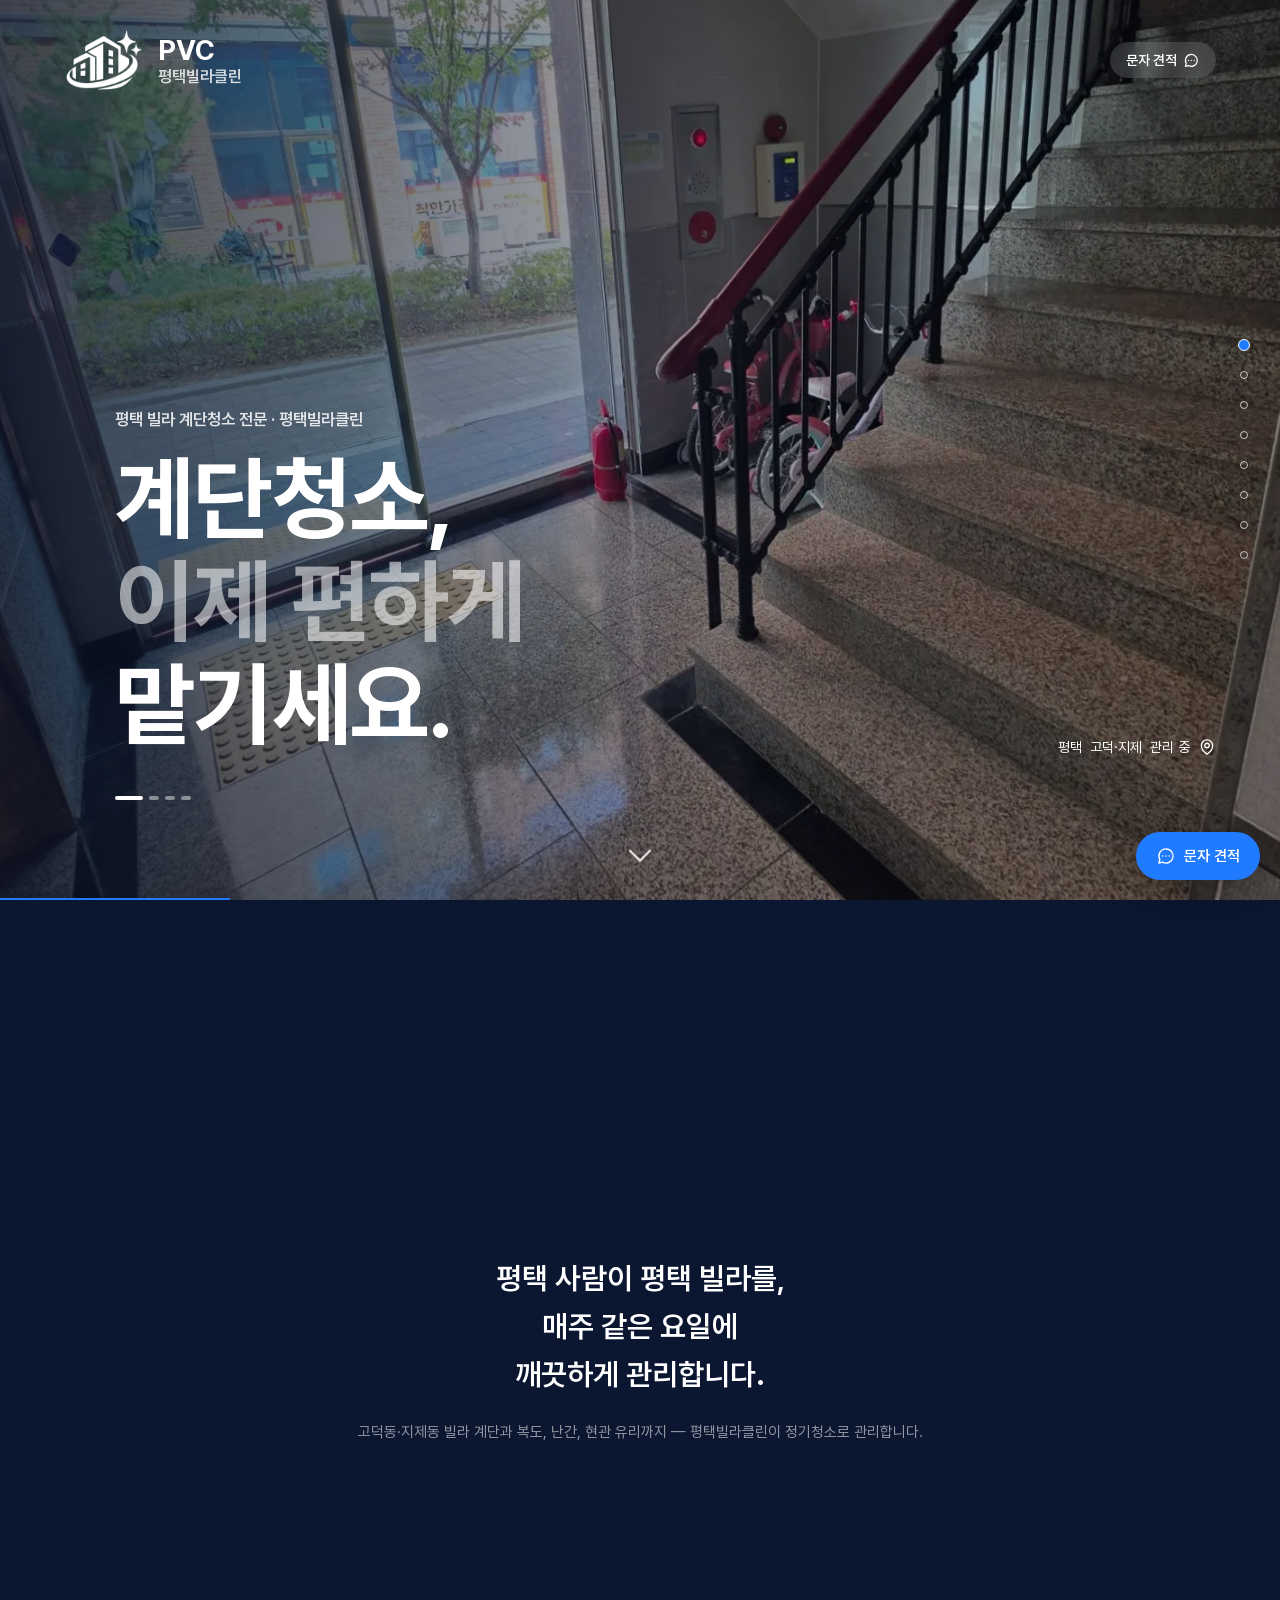
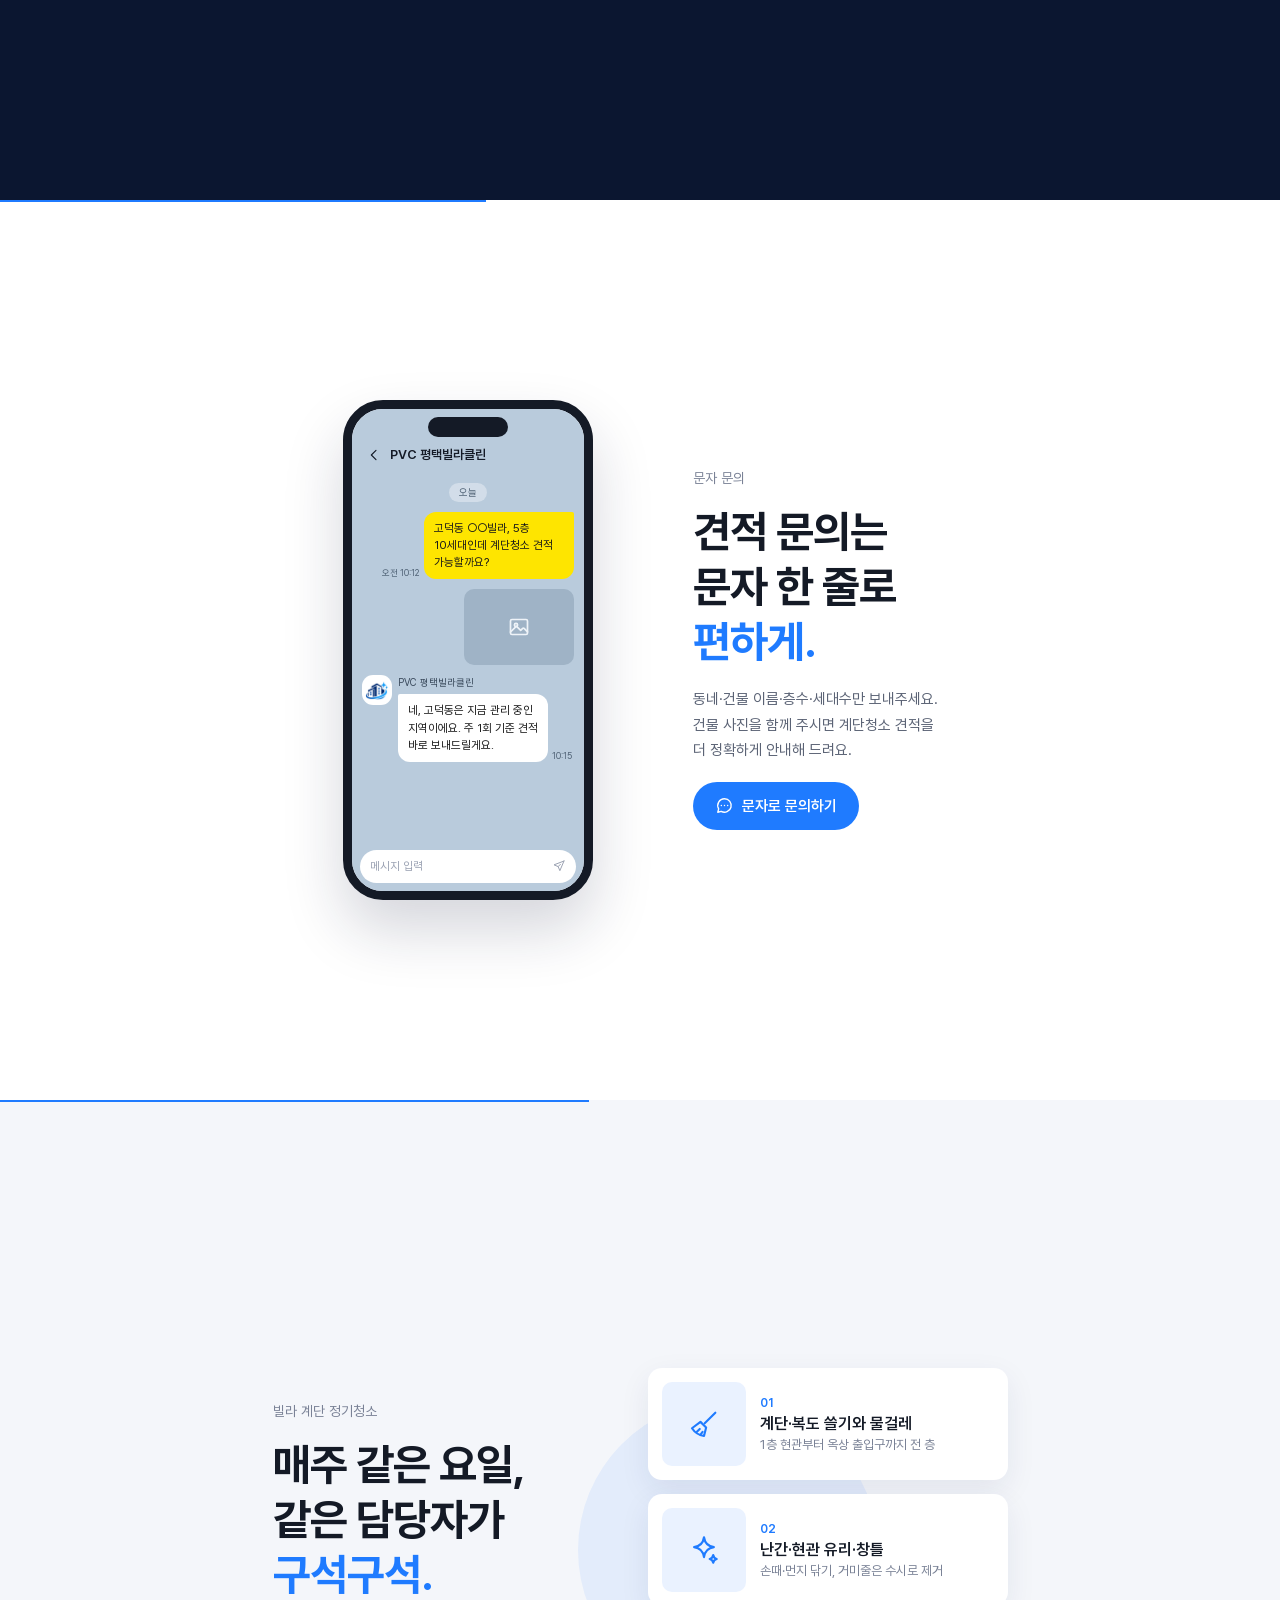
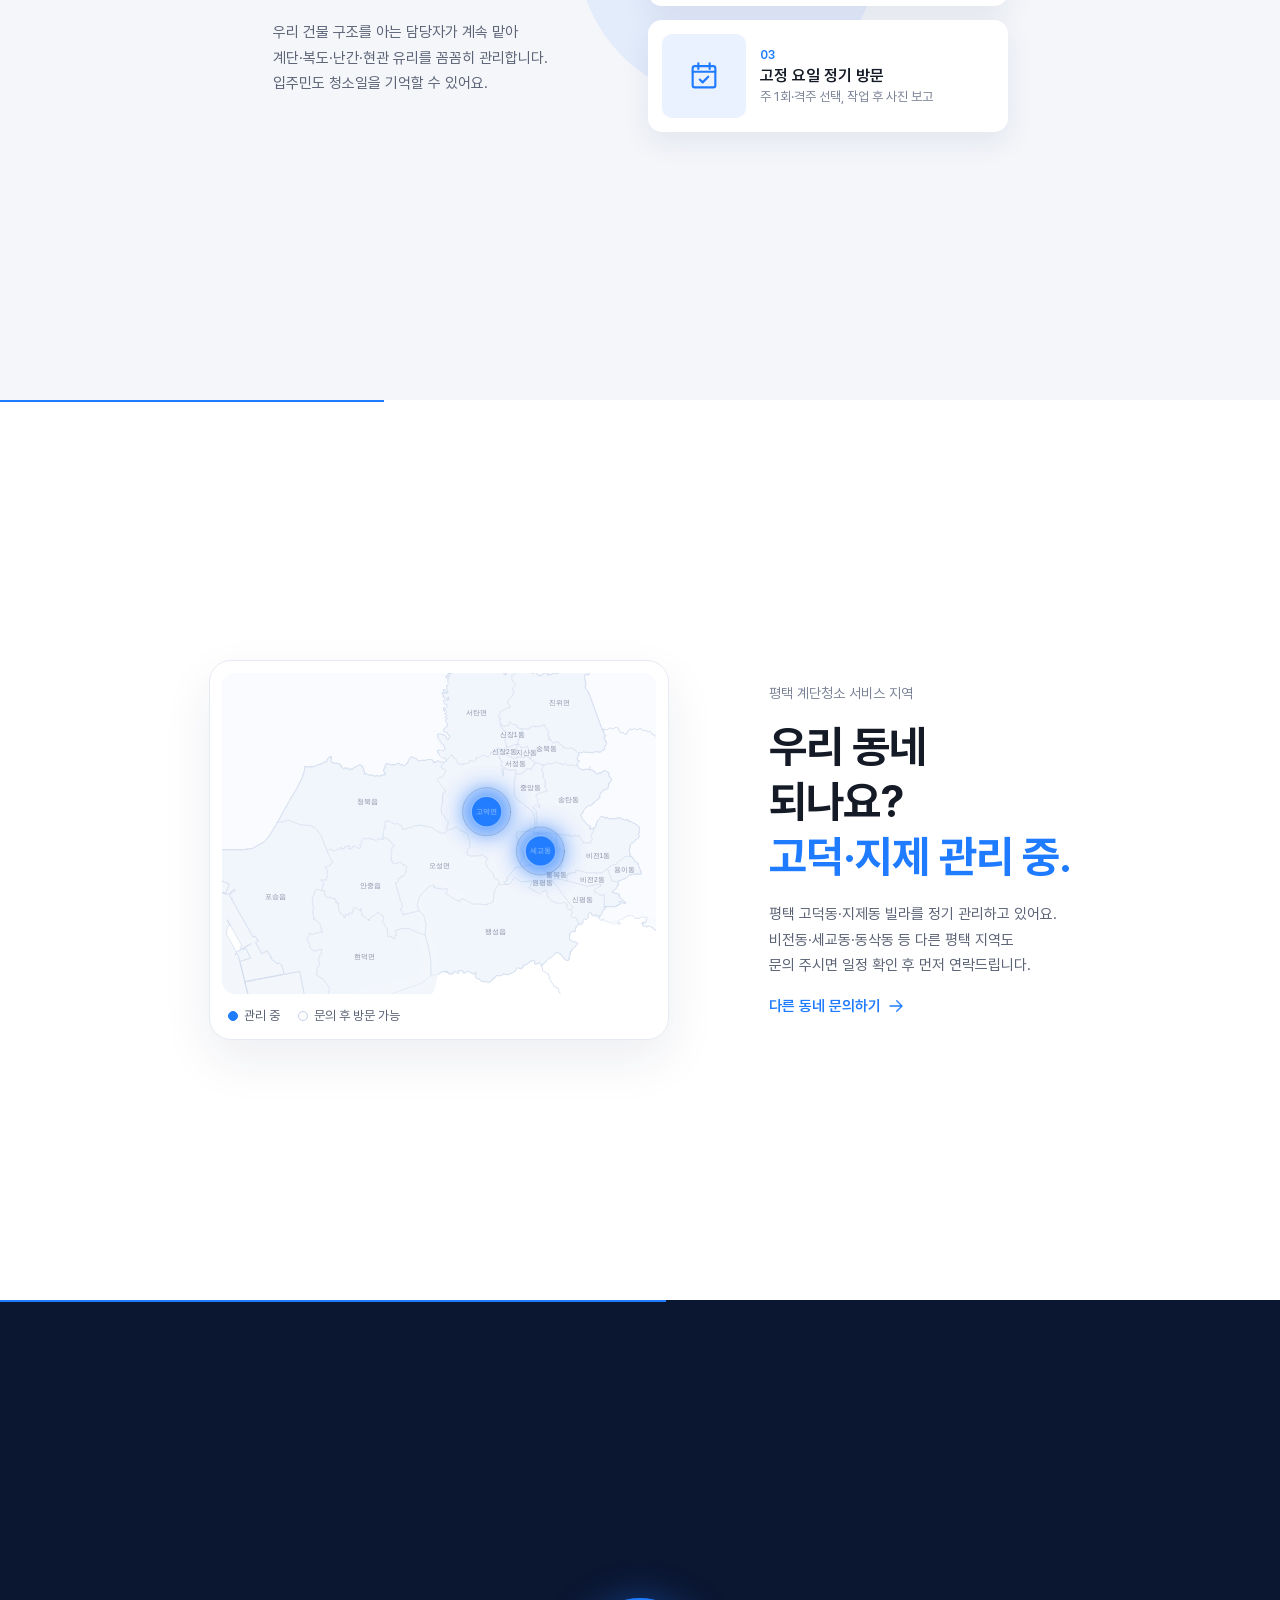
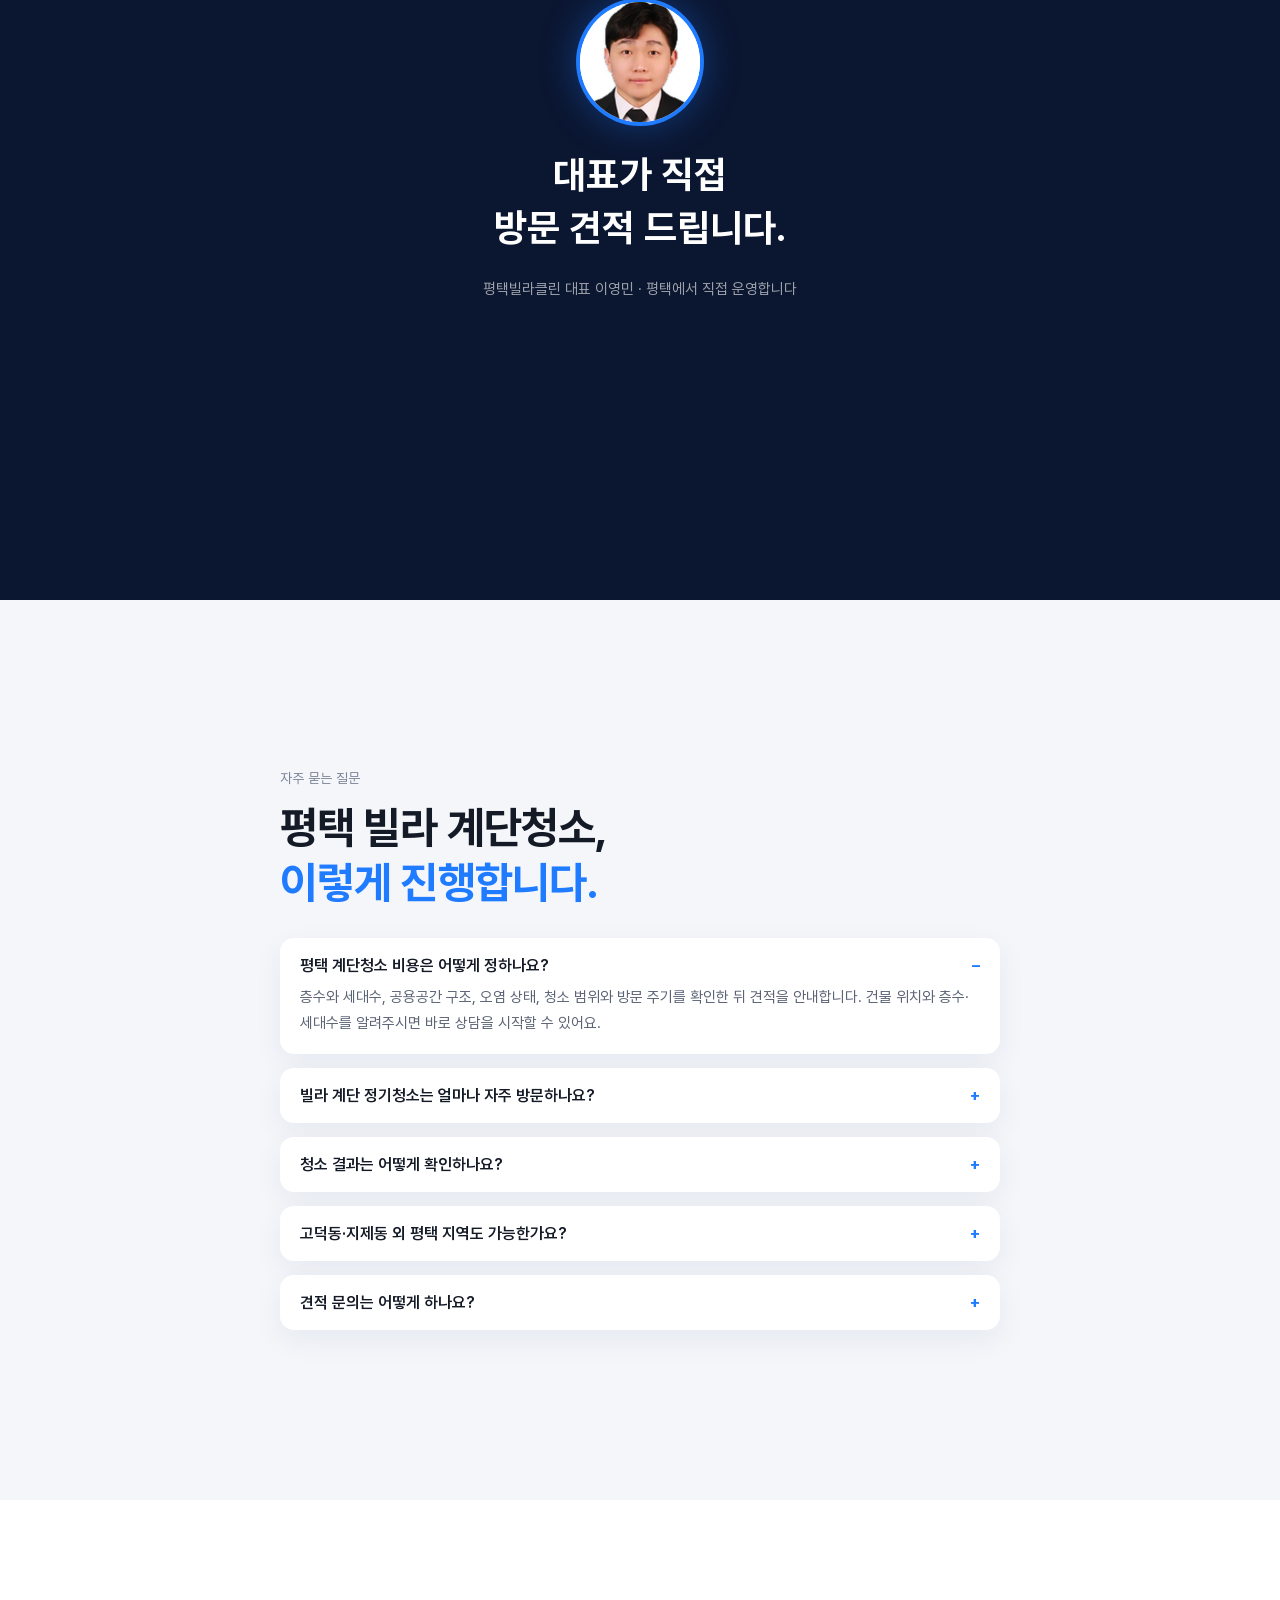
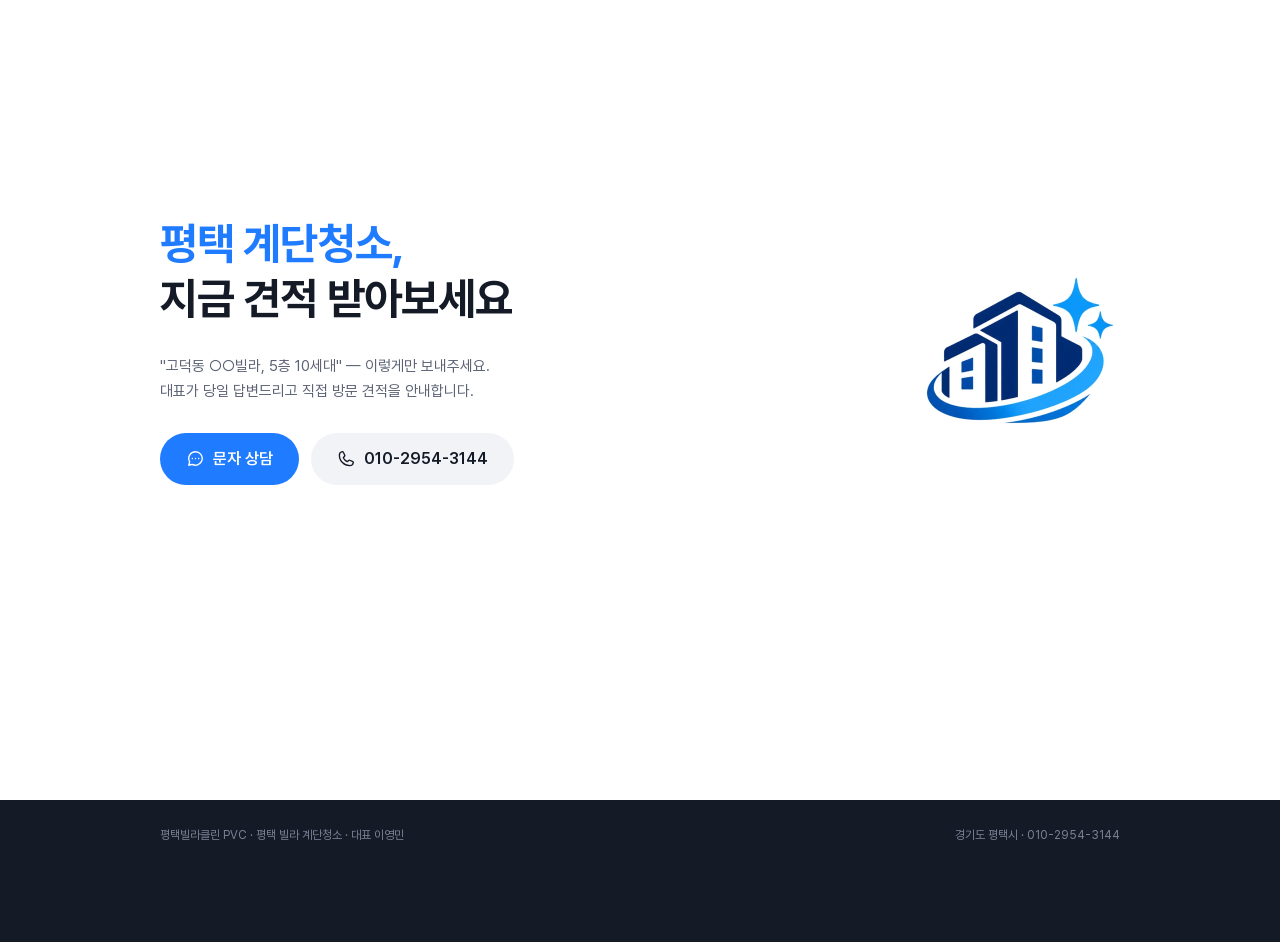
==== commit 386c1614: "Replace favicon with transparent PVC logo Add favicon.ico (16/32/48), 192/512 PNG icons and an apple" ====
--- a/index.html
+++ b/index.html
@@ -20,7 +20,10 @@
   <meta name="twitter:image" content="https://www.pvclean.kr/assets/hero-1.webp" />
   <title>평택 계단청소 | 빌라 계단 정기청소 전문 평택빌라클린 PVC</title>
   <link rel="canonical" href="https://www.pvclean.kr/" />
-  <link rel="icon" href="/favicon.svg" type="image/svg+xml" />
+  <link rel="icon" href="/favicon.ico" sizes="16x16 32x32 48x48" />
+  <link rel="icon" href="/favicon-192.png" type="image/png" sizes="192x192" />
+  <link rel="icon" href="/favicon-512.png" type="image/png" sizes="512x512" />
+  <link rel="apple-touch-icon" href="/apple-touch-icon.png" />
   <link rel="preload" href="/fonts/Pretendard-Bold.subset.woff2" as="font" type="font/woff2" crossorigin />
   <link rel="preload" href="/fonts/Pretendard-Regular.subset.woff2" as="font" type="font/woff2" crossorigin />
   <link rel="stylesheet" href="/styles.css" />
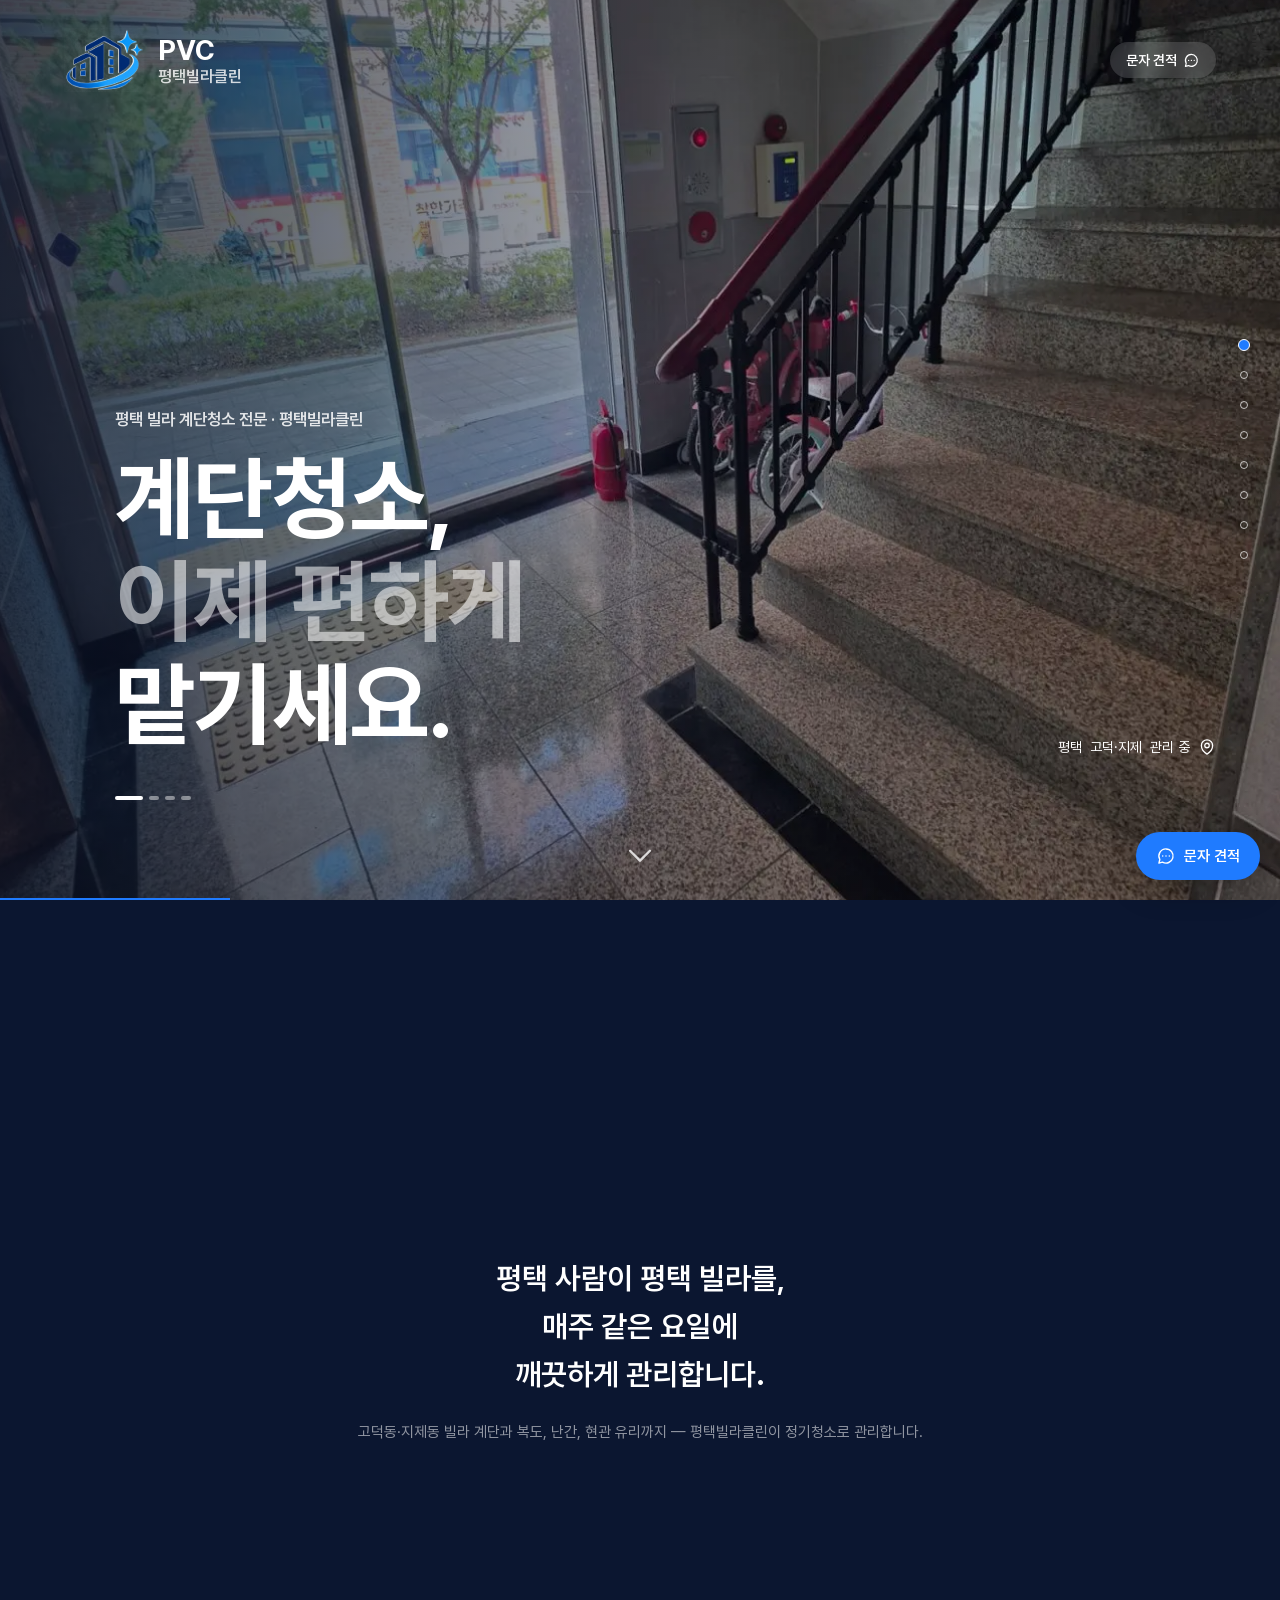
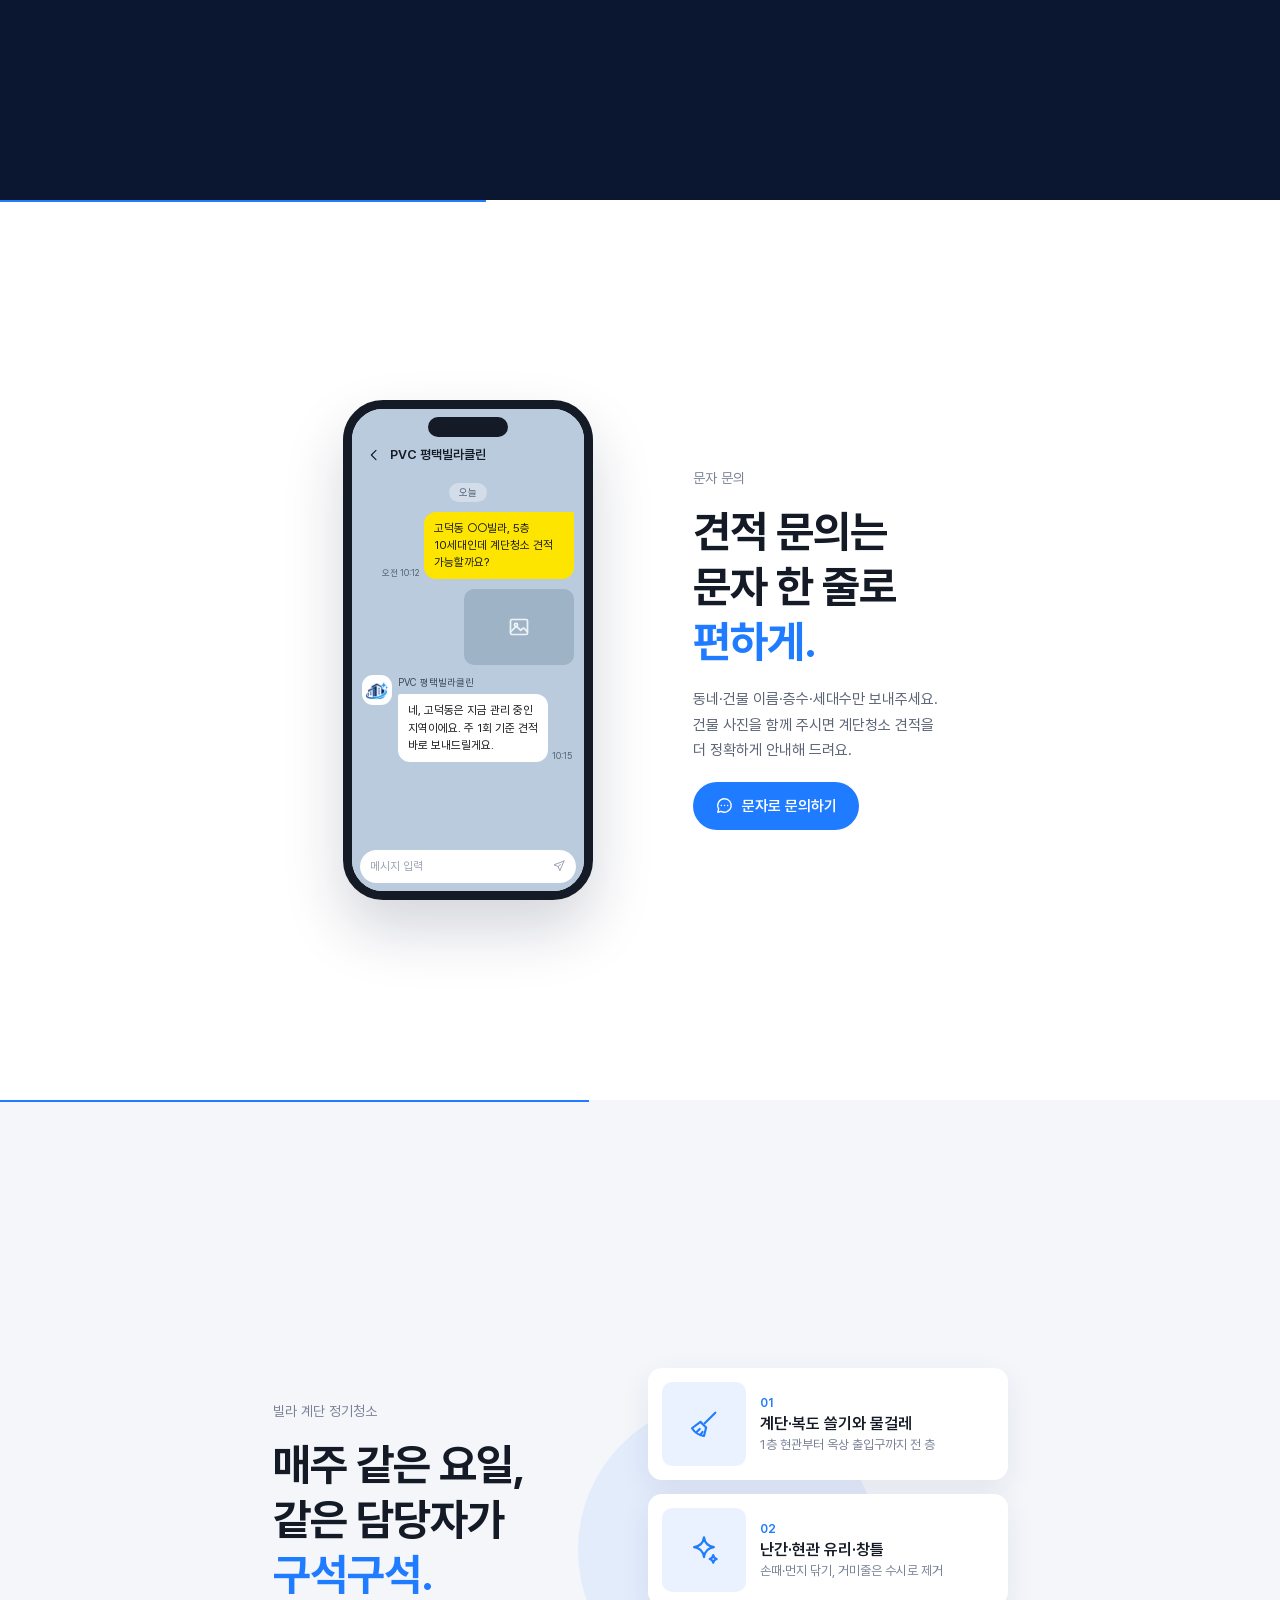
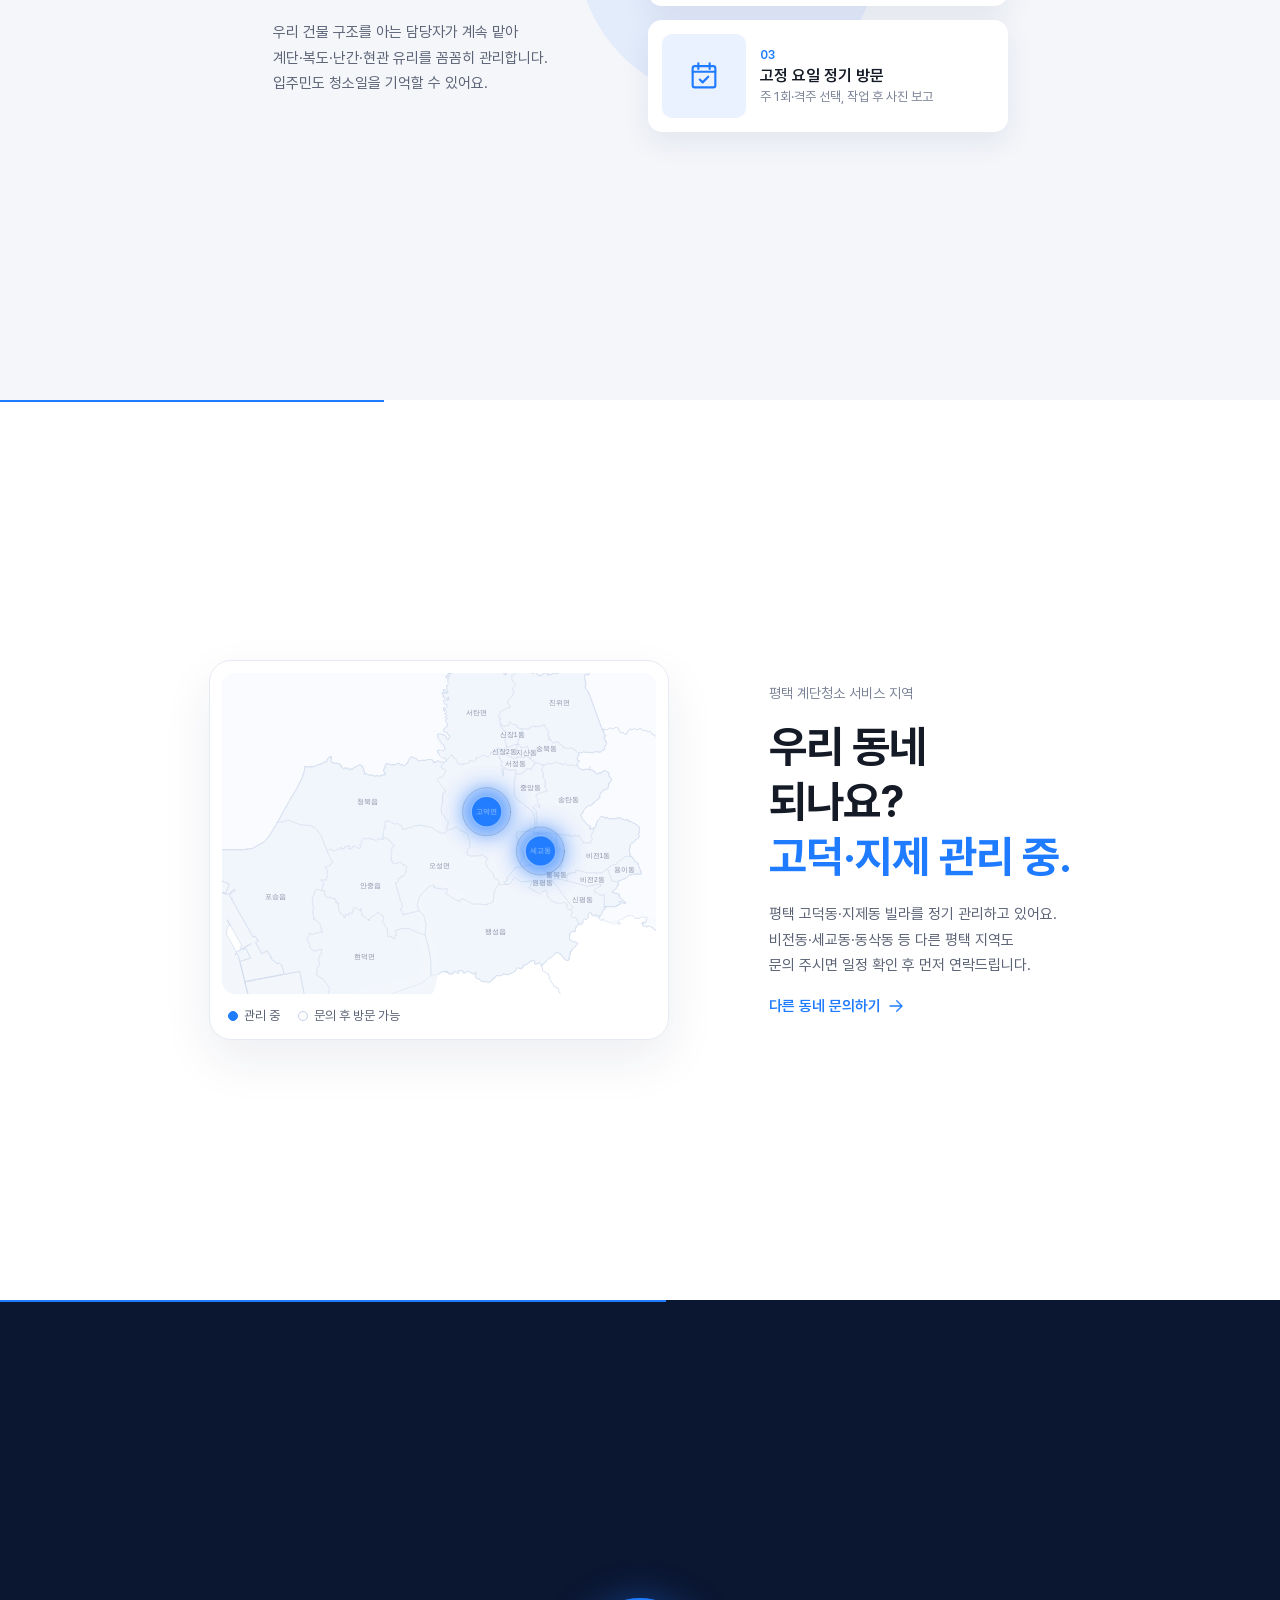
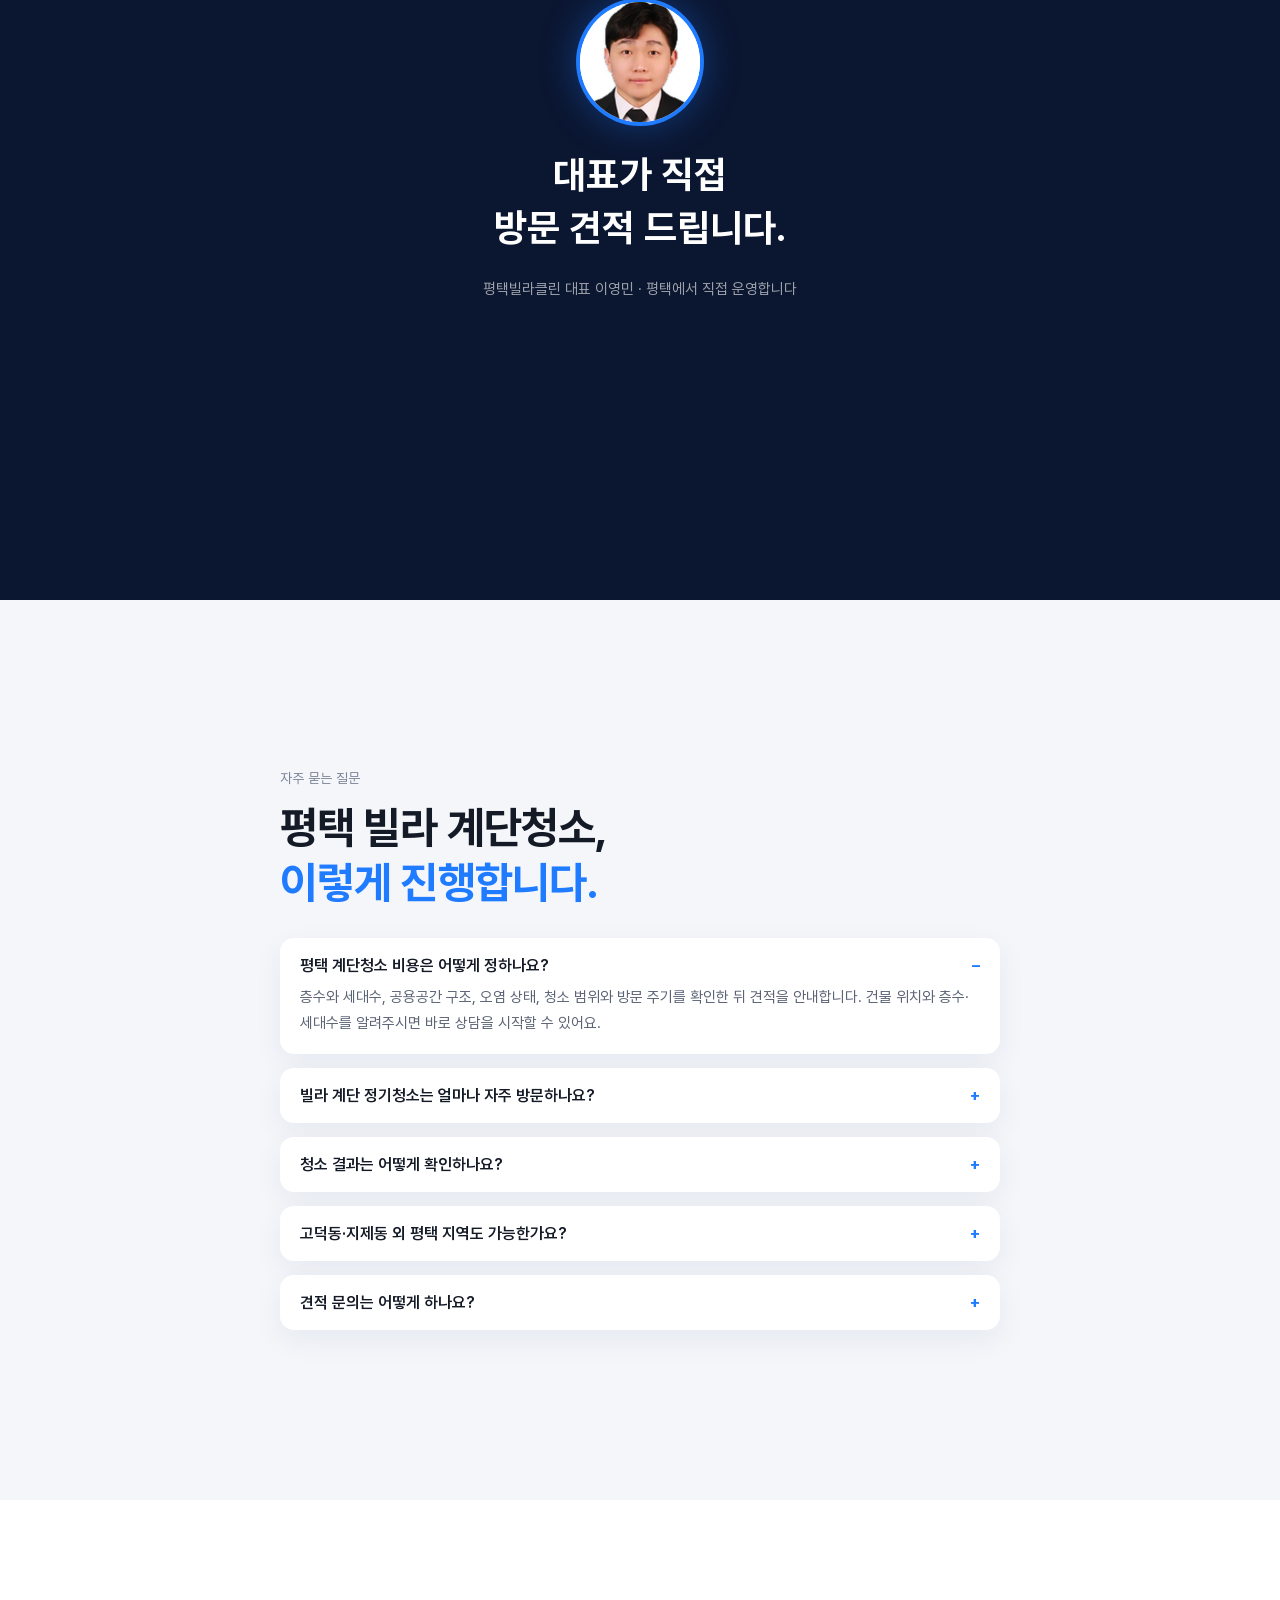
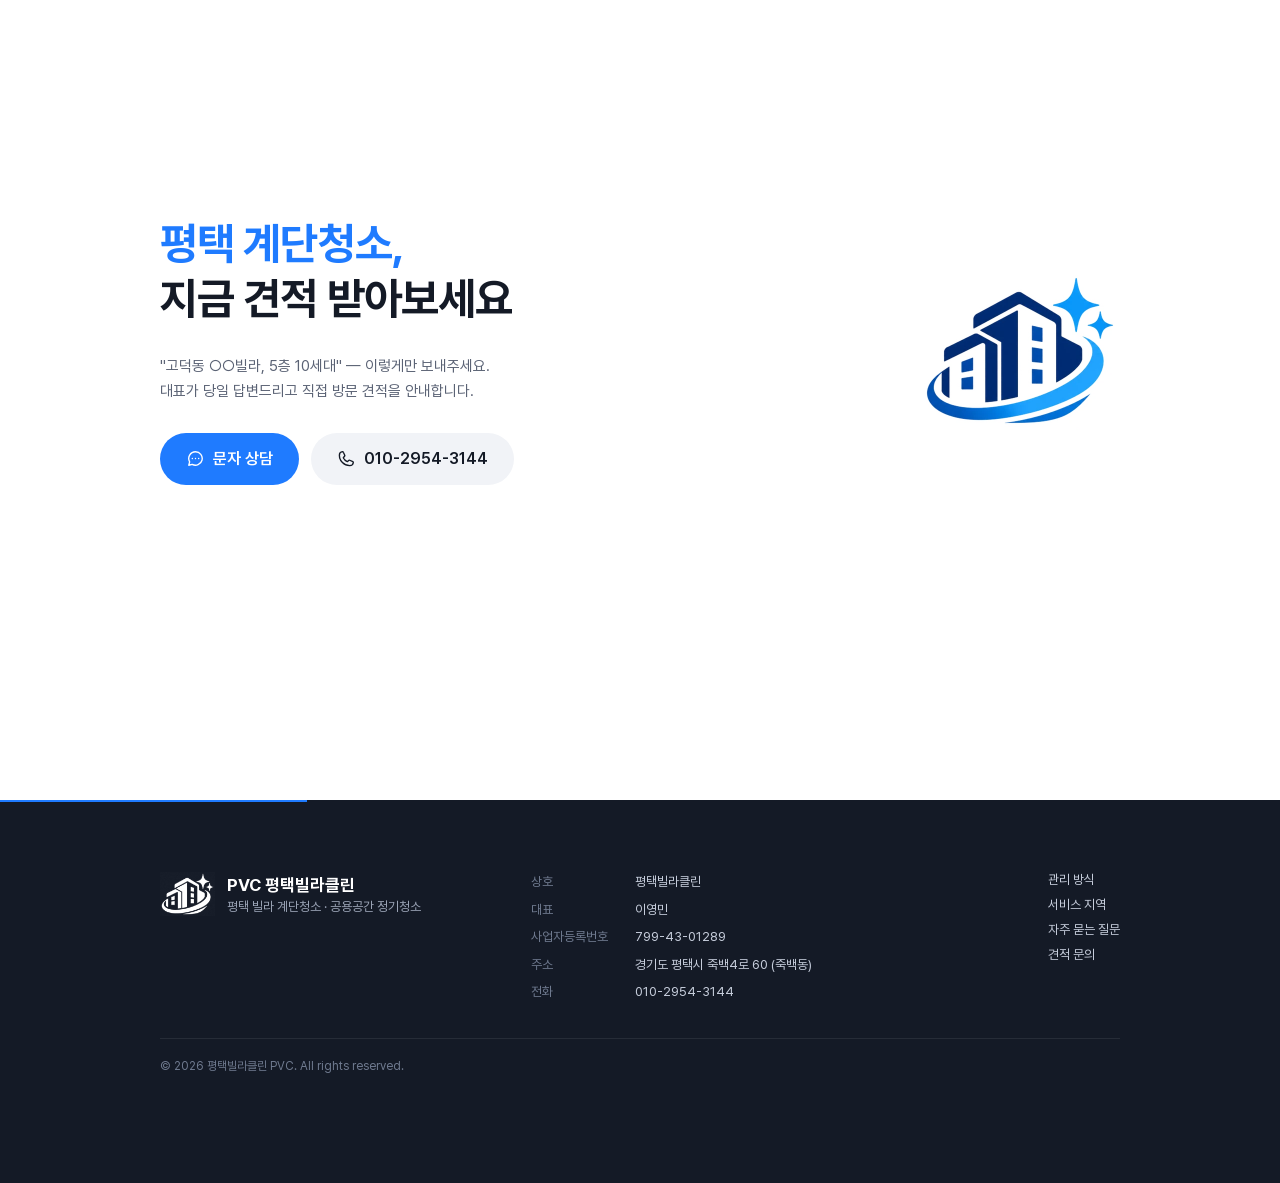
==== commit a61831cb: "Keep header logo fixed and add full business footer The header now stays fixed while scrolling, swit" ====
--- a/index.html
+++ b/index.html
@@ -29,7 +29,7 @@
   <link rel="stylesheet" href="/styles.css" />
   <script src="/site-config.js" defer></script>
   <script src="/app.js" defer></script>
-  <script type="application/ld+json" id="business-schema">{"@context":"https://schema.org","@graph":[{"@type":"Organization","@id":"https://www.pvclean.kr/#business","name":"평택빌라클린 PVC","alternateName":"PVC 평택빌라클린","url":"https://www.pvclean.kr/","logo":"https://www.pvclean.kr/assets/pvc-logo.png","telephone":"+82-10-2954-3144","founder":{"@type":"Person","name":"이영민"},"areaServed":[{"@type":"City","name":"평택시"},{"@type":"Place","name":"평택시 고덕동"},{"@type":"Place","name":"평택시 지제동"}],"description":"평택 고덕동·지제동 빌라 계단 및 공용공간 정기청소"},{"@type":"WebSite","@id":"https://www.pvclean.kr/#website","url":"https://www.pvclean.kr/","name":"평택빌라클린 PVC","inLanguage":"ko-KR","publisher":{"@id":"https://www.pvclean.kr/#business"}},{"@type":"WebPage","@id":"https://www.pvclean.kr/#webpage","url":"https://www.pvclean.kr/","name":"평택 계단청소 | 빌라 계단 정기청소 전문 평택빌라클린 PVC","description":"평택 계단청소 전문 평택빌라클린 PVC. 고덕동·지제동 빌라의 계단·복도·난간·현관 유리를 매주 같은 요일, 같은 담당자가 정기청소하고 작업 사진으로 보고드립니다. 대표 직접 방문 견적 010-2954-3144.","inLanguage":"ko-KR","isPartOf":{"@id":"https://www.pvclean.kr/#website"},"about":{"@id":"https://www.pvclean.kr/#service"}},{"@type":"Service","@id":"https://www.pvclean.kr/#service","name":"평택 빌라 계단 정기청소","serviceType":"빌라 계단 및 공용공간 정기청소","url":"https://www.pvclean.kr/#care","provider":{"@id":"https://www.pvclean.kr/#business"},"areaServed":{"@type":"City","name":"평택시"},"description":"평택 빌라 계단·복도 쓸기와 물걸레 청소, 난간·현관 유리·창틀 관리, 주 1회·격주 고정 요일 정기 방문과 작업 후 사진 보고. 대표가 직접 방문 견적을 안내합니다."},{"@type":"FAQPage","@id":"https://www.pvclean.kr/#faq","mainEntity":[{"@type":"Question","name":"평택 계단청소 비용은 어떻게 정하나요?","acceptedAnswer":{"@type":"Answer","text":"층수와 세대수, 공용공간 구조, 오염 상태, 청소 범위와 방문 주기를 확인한 뒤 견적을 안내합니다. 건물 위치와 층수·세대수를 알려주시면 바로 상담을 시작할 수 있어요."}},{"@type":"Question","name":"빌라 계단 정기청소는 얼마나 자주 방문하나요?","acceptedAnswer":{"@type":"Answer","text":"주 1회 또는 격주 중 선택할 수 있고, 매주 같은 요일에 같은 담당자가 방문합니다. 건물 이용 상황에 맞춰 방문 요일과 세부 범위를 협의합니다."}},{"@type":"Question","name":"청소 결과는 어떻게 확인하나요?","acceptedAnswer":{"@type":"Answer","text":"작업이 끝나면 층별 사진을 건물주나 총무님께 단톡방 또는 문자로 보내드립니다. 현장에 오지 않아도 계단청소 결과를 확인할 수 있어요."}},{"@type":"Question","name":"고덕동·지제동 외 평택 지역도 가능한가요?","acceptedAnswer":{"@type":"Answer","text":"비전동·세교동·동삭동 등 평택시 다른 동네도 건물 위치와 이동 일정에 따라 방문 가능 여부를 상담해 드립니다. 문의 주시면 일정 확인 후 먼저 연락드립니다."}},{"@type":"Question","name":"견적 문의는 어떻게 하나요?","acceptedAnswer":{"@type":"Answer","text":"010-2954-3144로 전화 또는 문자 주세요. 동네·건물 이름·층수·세대수를 보내주시면 당일 답변드리고, 대표가 직접 방문 견적을 안내합니다."}}]}]}</script>
+  <script type="application/ld+json" id="business-schema">{"@context":"https://schema.org","@graph":[{"@type":["Organization","LocalBusiness"],"@id":"https://www.pvclean.kr/#business","name":"평택빌라클린 PVC","alternateName":"PVC 평택빌라클린","url":"https://www.pvclean.kr/","logo":"https://www.pvclean.kr/assets/pvc-logo.png","telephone":"+82-10-2954-3144","founder":{"@type":"Person","name":"이영민"},"areaServed":[{"@type":"City","name":"평택시"},{"@type":"Place","name":"평택시 고덕동"},{"@type":"Place","name":"평택시 지제동"}],"description":"평택 고덕동·지제동 빌라 계단 및 공용공간 정기청소","address":{"@type":"PostalAddress","streetAddress":"죽백4로 60","addressLocality":"평택시","addressRegion":"경기도","addressCountry":"KR"},"taxID":"799-43-01289","image":"https://www.pvclean.kr/assets/hero-1.webp"},{"@type":"WebSite","@id":"https://www.pvclean.kr/#website","url":"https://www.pvclean.kr/","name":"평택빌라클린 PVC","inLanguage":"ko-KR","publisher":{"@id":"https://www.pvclean.kr/#business"}},{"@type":"WebPage","@id":"https://www.pvclean.kr/#webpage","url":"https://www.pvclean.kr/","name":"평택 계단청소 | 빌라 계단 정기청소 전문 평택빌라클린 PVC","description":"평택 계단청소 전문 평택빌라클린 PVC. 고덕동·지제동 빌라의 계단·복도·난간·현관 유리를 매주 같은 요일, 같은 담당자가 정기청소하고 작업 사진으로 보고드립니다. 대표 직접 방문 견적 010-2954-3144.","inLanguage":"ko-KR","isPartOf":{"@id":"https://www.pvclean.kr/#website"},"about":{"@id":"https://www.pvclean.kr/#service"}},{"@type":"Service","@id":"https://www.pvclean.kr/#service","name":"평택 빌라 계단 정기청소","serviceType":"빌라 계단 및 공용공간 정기청소","url":"https://www.pvclean.kr/#care","provider":{"@id":"https://www.pvclean.kr/#business"},"areaServed":{"@type":"City","name":"평택시"},"description":"평택 빌라 계단·복도 쓸기와 물걸레 청소, 난간·현관 유리·창틀 관리, 주 1회·격주 고정 요일 정기 방문과 작업 후 사진 보고. 대표가 직접 방문 견적을 안내합니다."},{"@type":"FAQPage","@id":"https://www.pvclean.kr/#faq","mainEntity":[{"@type":"Question","name":"평택 계단청소 비용은 어떻게 정하나요?","acceptedAnswer":{"@type":"Answer","text":"층수와 세대수, 공용공간 구조, 오염 상태, 청소 범위와 방문 주기를 확인한 뒤 견적을 안내합니다. 건물 위치와 층수·세대수를 알려주시면 바로 상담을 시작할 수 있어요."}},{"@type":"Question","name":"빌라 계단 정기청소는 얼마나 자주 방문하나요?","acceptedAnswer":{"@type":"Answer","text":"주 1회 또는 격주 중 선택할 수 있고, 매주 같은 요일에 같은 담당자가 방문합니다. 건물 이용 상황에 맞춰 방문 요일과 세부 범위를 협의합니다."}},{"@type":"Question","name":"청소 결과는 어떻게 확인하나요?","acceptedAnswer":{"@type":"Answer","text":"작업이 끝나면 층별 사진을 건물주나 총무님께 단톡방 또는 문자로 보내드립니다. 현장에 오지 않아도 계단청소 결과를 확인할 수 있어요."}},{"@type":"Question","name":"고덕동·지제동 외 평택 지역도 가능한가요?","acceptedAnswer":{"@type":"Answer","text":"비전동·세교동·동삭동 등 평택시 다른 동네도 건물 위치와 이동 일정에 따라 방문 가능 여부를 상담해 드립니다. 문의 주시면 일정 확인 후 먼저 연락드립니다."}},{"@type":"Question","name":"견적 문의는 어떻게 하나요?","acceptedAnswer":{"@type":"Answer","text":"010-2954-3144로 전화 또는 문자 주세요. 동네·건물 이름·층수·세대수를 보내주시면 당일 답변드리고, 대표가 직접 방문 견적을 안내합니다."}}]}]}</script>
 </head>
 <body>
   <svg width="0" height="0" style="position:absolute" aria-hidden="true">
@@ -48,19 +48,21 @@
     <symbol id="i-star" viewBox="0 0 24 24"><path d="m12 3.5 2.6 5.4 5.9.8-4.3 4.1 1 5.9L12 16.9l-5.2 2.8 1-5.9-4.3-4.1 5.9-.8L12 3.5Z" fill="currentColor"/></symbol>
   </svg>
 
+  <header class="site-header" id="site-header">
+    <a class="brand" href="#home" aria-label="평택빌라클린 PVC 홈">
+      <img class="brand-logo-white" src="/assets/pvc-logo.png" width="211" height="168" alt="" />
+      <img class="brand-logo-color" src="/assets/pvc-logo-color.webp" width="400" height="318" alt="" />
+      <span class="brand-text"><span class="brand-name">PVC</span><span class="brand-sub">평택빌라클린</span></span>
+    </a>
+    <a class="pill-glass" data-contact="quote" href="#contact"><span data-quote-short>카톡 견적</span><svg class="icon"><use href="#i-chat"/></svg></a>
+  </header>
+
   <main id="top">
     <section class="snap hero" id="home" data-label="홈" data-dark>
       <div class="hero-slides" id="hero-slides">
         <img class="hero-img is-on" src="/assets/hero-1.webp" alt="" />
       </div>
       <div class="hero-shade"></div>
-      <header class="hero-header">
-        <a class="brand" href="#home" aria-label="평택빌라클린 PVC 홈">
-          <img src="/assets/pvc-logo.png" width="211" height="168" alt="" />
-          <span class="brand-text"><span class="brand-name">PVC</span><span class="brand-sub">평택빌라클린</span></span>
-        </a>
-        <a class="pill-glass" data-contact="quote" href="#contact"><span data-quote-short>카톡 견적</span><svg class="icon"><use href="#i-chat"/></svg></a>
-      </header>
       <div class="hero-copy">
         <h1><span class="h1-eyebrow">평택 빌라 계단청소 전문 · 평택빌라클린</span>계단청소,<br /><span class="dim">이제 편하게</span><br />맡기세요.</h1>
       </div>
@@ -197,9 +199,28 @@
 
     <footer class="footer snap-end">
       <div class="footer-inner">
-        <span>평택빌라클린 PVC · 평택 빌라 계단청소 · 대표 <span data-owner>이영민</span><span data-biz-number></span></span>
-        <span>경기도 평택시 · <span data-phone-label>010-2954-3144</span></span>
-      </div>
+        <div class="footer-brand">
+          <img src="/assets/pvc-logo.png" width="211" height="168" alt="" />
+          <div>
+            <strong>PVC 평택빌라클린</strong>
+            <p>평택 빌라 계단청소 · 공용공간 정기청소</p>
+          </div>
+        </div>
+        <dl class="footer-info">
+          <div><dt>상호</dt><dd>평택빌라클린</dd></div>
+          <div><dt>대표</dt><dd data-owner>이영민</dd></div>
+          <div><dt>사업자등록번호</dt><dd data-biz-number-plain>799-43-01289</dd></div>
+          <div><dt>주소</dt><dd data-address>경기도 평택시 죽백4로 60 (죽백동)</dd></div>
+          <div><dt>전화</dt><dd><a data-contact="phone" href="tel:01029543144"><span data-phone-label>010-2954-3144</span></a></dd></div>
+        </dl>
+        <nav class="footer-links" aria-label="바로가기">
+          <a href="#care">관리 방식</a>
+          <a href="#area">서비스 지역</a>
+          <a href="#guide">자주 묻는 질문</a>
+          <a href="#contact">견적 문의</a>
+        </nav>
+      </div>
+      <div class="footer-bottom">© <span id="footer-year">2026</span> 평택빌라클린 PVC. All rights reserved.</div>
     </footer>
   </main>
 
--- a/styles.css
+++ b/styles.css
@@ -76,15 +76,27 @@
 .hero-img { position: absolute; inset: 0; width: 100%; height: 100%; object-fit: cover; object-position: center 60%; opacity: 0; transform: scale(1); transition: opacity 1.6s ease, transform 7s linear; }
 .hero-img.is-on { opacity: 1; transform: scale(1.06); }
 .hero-shade { position: absolute; inset: 0; pointer-events: none; background: linear-gradient(90deg, rgba(8,16,36,.78) 0%, rgba(8,16,36,.35) 55%, rgba(8,16,36,.15) 100%); }
-.hero-header { position: absolute; top: 0; left: 0; right: 0; z-index: 3; padding: clamp(18px, 3vw, 28px) var(--gutter); display: flex; justify-content: space-between; align-items: center; gap: 16px; }
-.brand { display: flex; align-items: center; gap: 14px; color: #fff; }
+/* 상단 로고 — 스크롤해도 따라옴 (어두운 섹션: 흰색 / 밝은 섹션: 컬러 / 마지막 섹션: 숨김) */
+.site-header { position: fixed; top: 0; left: 0; right: 0; z-index: 25; padding: clamp(18px, 3vw, 28px) var(--gutter); display: flex; justify-content: space-between; align-items: center; gap: 16px; pointer-events: none; transition: opacity .4s ease, transform .4s ease; }
+.site-header > * { pointer-events: auto; }
+.site-header.is-hidden { opacity: 0; transform: translateY(-12px); }
+.site-header.is-hidden > * { pointer-events: none; }
+.brand { display: flex; align-items: center; gap: 14px; color: #fff; transition: color .4s ease; }
 .brand:hover { color: #fff; }
-.brand img { height: clamp(48px, 6vw, 64px); width: auto; }
+.on-light .brand:hover { color: var(--ink); }
+.brand img { height: clamp(48px, 6vw, 64px); width: auto; transition: opacity .4s ease; }
+.brand .brand-logo-color { position: absolute; opacity: 0; }
+.on-light .brand { color: var(--ink); }
+.on-light .brand .brand-logo-white { opacity: 0; }
+.on-light .brand .brand-logo-color { position: static; opacity: 1; }
+.on-light .brand .brand-logo-white { position: absolute; }
 .brand-text { display: flex; flex-direction: column; gap: 2px; line-height: 1.15; }
 .brand-name { font-size: clamp(22px, 2.4vw, 28px); font-weight: 700; letter-spacing: -0.01em; }
 .brand-sub { font-size: clamp(14px, 1.3vw, 16px); font-weight: 600; opacity: .8; }
 .pill-glass { display: flex; align-items: center; gap: 6px; padding: 10px 16px; border-radius: 999px; background: rgba(255,255,255,.14); color: #fff; font-size: 14px; font-weight: 600; backdrop-filter: blur(6px); -webkit-backdrop-filter: blur(6px); }
 .pill-glass:hover { color: #fff; background: rgba(255,255,255,.22); }
+.pill-glass { transition: opacity .4s ease; }
+.site-header.past-hero .pill-glass { opacity: 0; pointer-events: none; }
 .hero-copy { position: absolute; z-index: 2; left: clamp(20px, 9vw, 140px); bottom: clamp(90px, 16vh, 160px); pointer-events: none; }
 .hero h1 { font-size: clamp(46px, 7.5vw, 92px); line-height: 1.12; font-weight: 700; letter-spacing: -0.02em; }
 .hero h1 .dim { color: rgba(255,255,255,.55); }
@@ -193,8 +205,23 @@
 .contact-logo { width: clamp(140px, 18vw, 200px); height: auto; opacity: .95; }
 
 /* Footer */
-.footer { background: var(--ink); padding: 28px var(--gutter) 100px; }
-.footer-inner { width: 100%; max-width: 960px; margin: 0 auto; display: flex; flex-wrap: wrap; justify-content: space-between; gap: 8px 24px; font-size: 12px; color: var(--subtle); }
+.footer { position: relative; background: var(--ink); color: #9aa3b5; padding: clamp(48px, 6vw, 72px) var(--gutter) 110px; }
+.footer::before { content: ""; position: absolute; left: 0; top: 0; width: 24%; height: 2px; background: var(--blue); }
+.footer-inner { width: 100%; max-width: 960px; margin: 0 auto; display: grid; grid-template-columns: 1.1fr 1.6fr auto; gap: 36px 48px; align-items: start; }
+.footer-brand { display: flex; align-items: center; gap: 12px; }
+.footer-brand img { height: 44px; width: auto; }
+.footer-brand strong { display: block; color: #fff; font-size: 17px; font-weight: 700; }
+.footer-brand p { margin-top: 4px; font-size: 13px; }
+.footer-info { margin: 0; display: grid; gap: 8px; font-size: 13px; line-height: 1.5; }
+.footer-info div { display: flex; gap: 12px; }
+.footer-info dt { flex: none; width: 92px; color: #6f7a8f; }
+.footer-info dd { margin: 0; color: #c6cddb; }
+.footer-info a { color: inherit; }
+.footer-info a:hover { color: #fff; }
+.footer-links { display: flex; flex-direction: column; gap: 10px; font-size: 13px; }
+.footer-links a { color: #c6cddb; }
+.footer-links a:hover { color: #fff; }
+.footer-bottom { max-width: 960px; margin: 36px auto 0; padding-top: 20px; border-top: 1px solid rgba(255,255,255,.08); font-size: 12px; color: #6f7a8f; }
 
 /* Section dots */
 .section-dots { position: fixed; right: clamp(10px, 2vw, 24px); top: 50%; transform: translateY(-50%); z-index: 30; display: flex; flex-direction: column; gap: 6px; }
@@ -216,6 +243,8 @@
   .hero-area { left: clamp(20px, 9vw, 140px); right: auto; bottom: calc(clamp(90px, 16vh, 160px) - 84px); }
   .contact-logo { display: none; }
   .hero-down { display: none; }
+  .footer-inner { grid-template-columns: 1fr; gap: 28px; }
+  .footer-links { flex-direction: row; flex-wrap: wrap; gap: 10px 18px; }
 }
 @media (prefers-reduced-motion: reduce) {
   .hero-img { transition: opacity .6s ease; transform: none !important; }
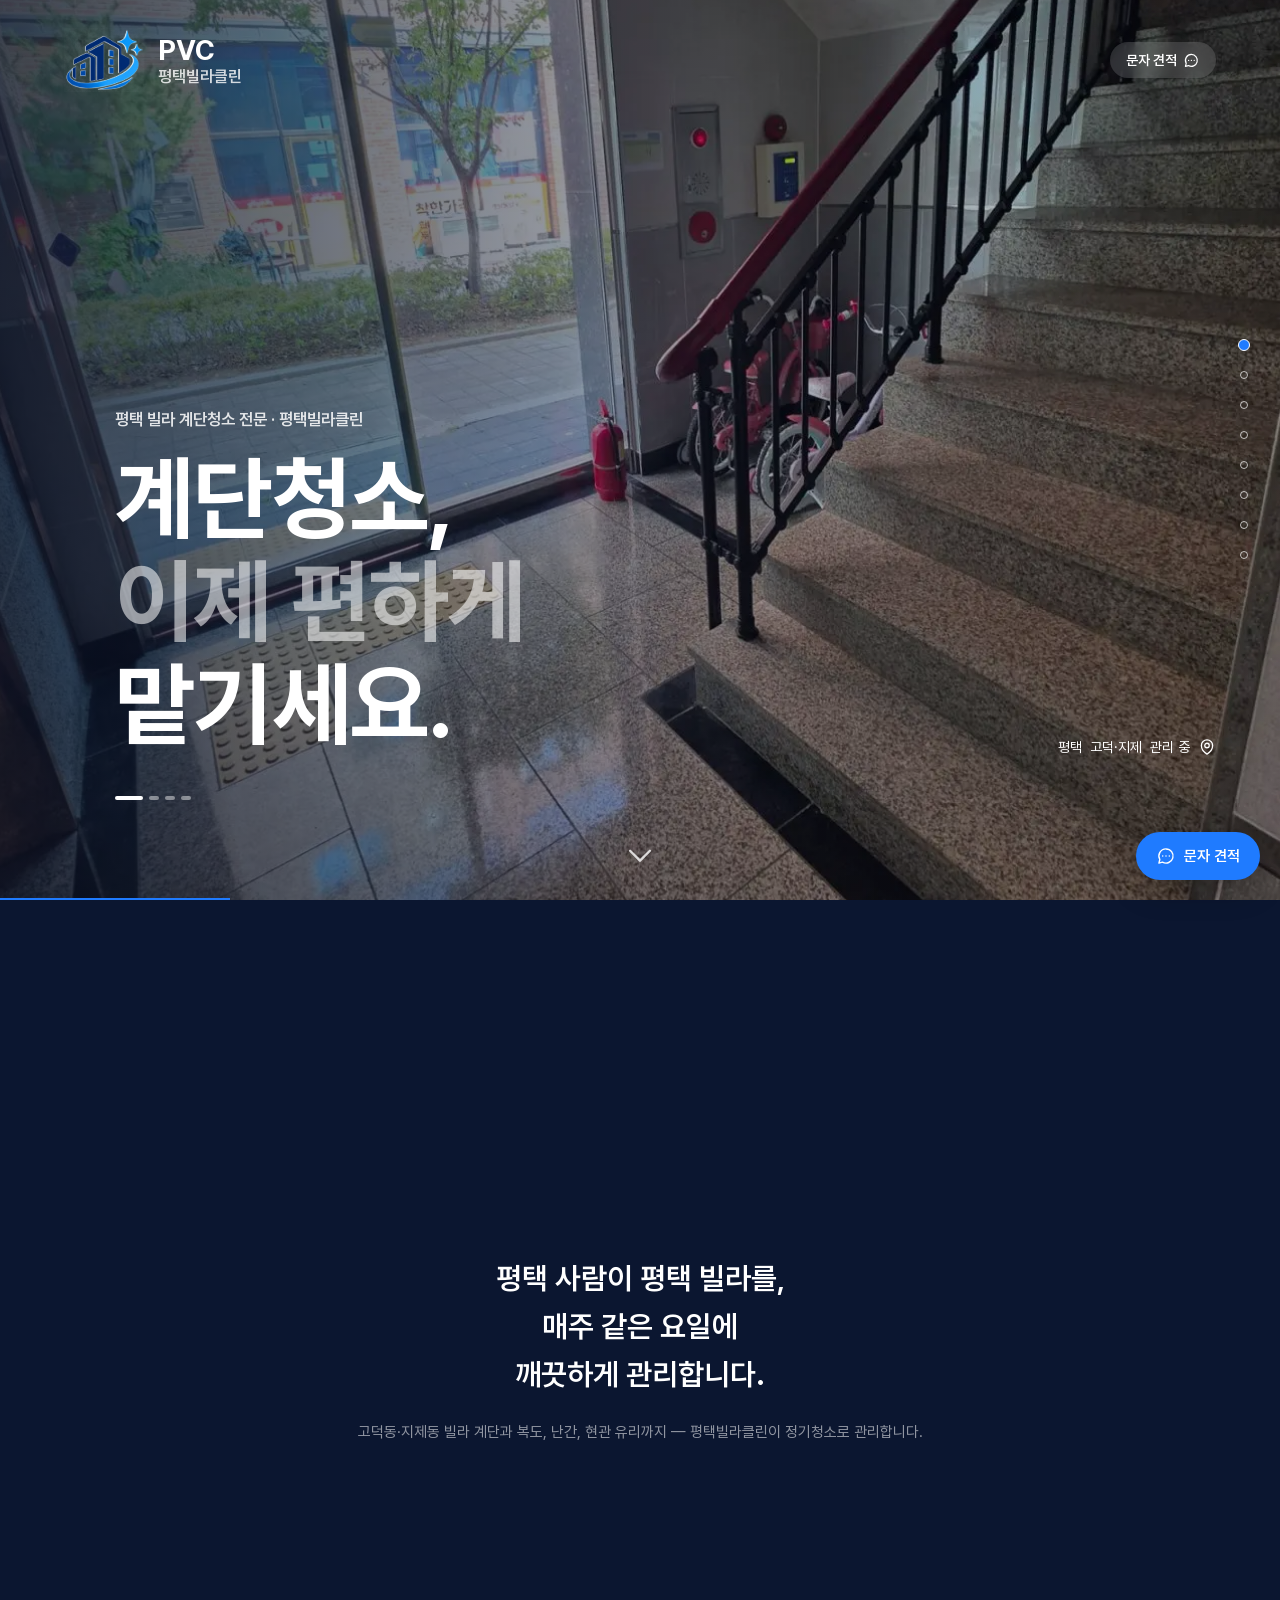
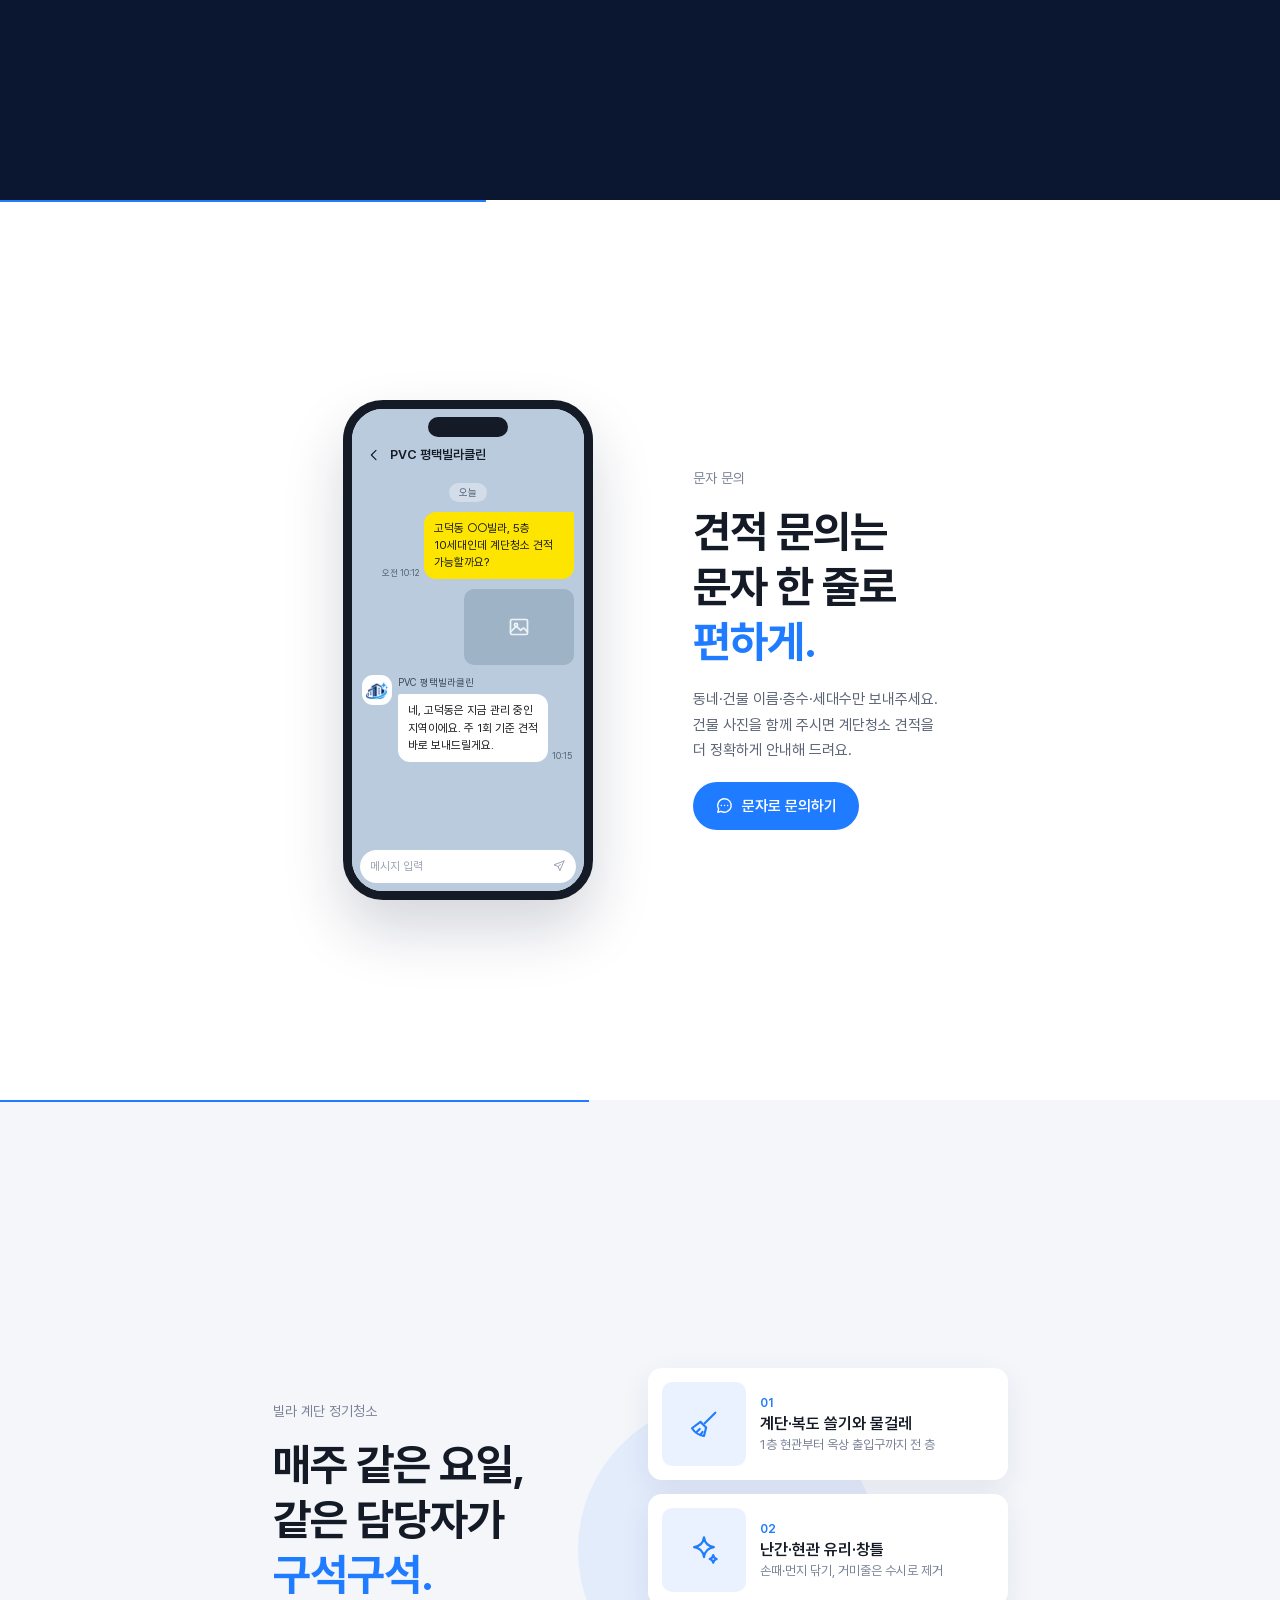
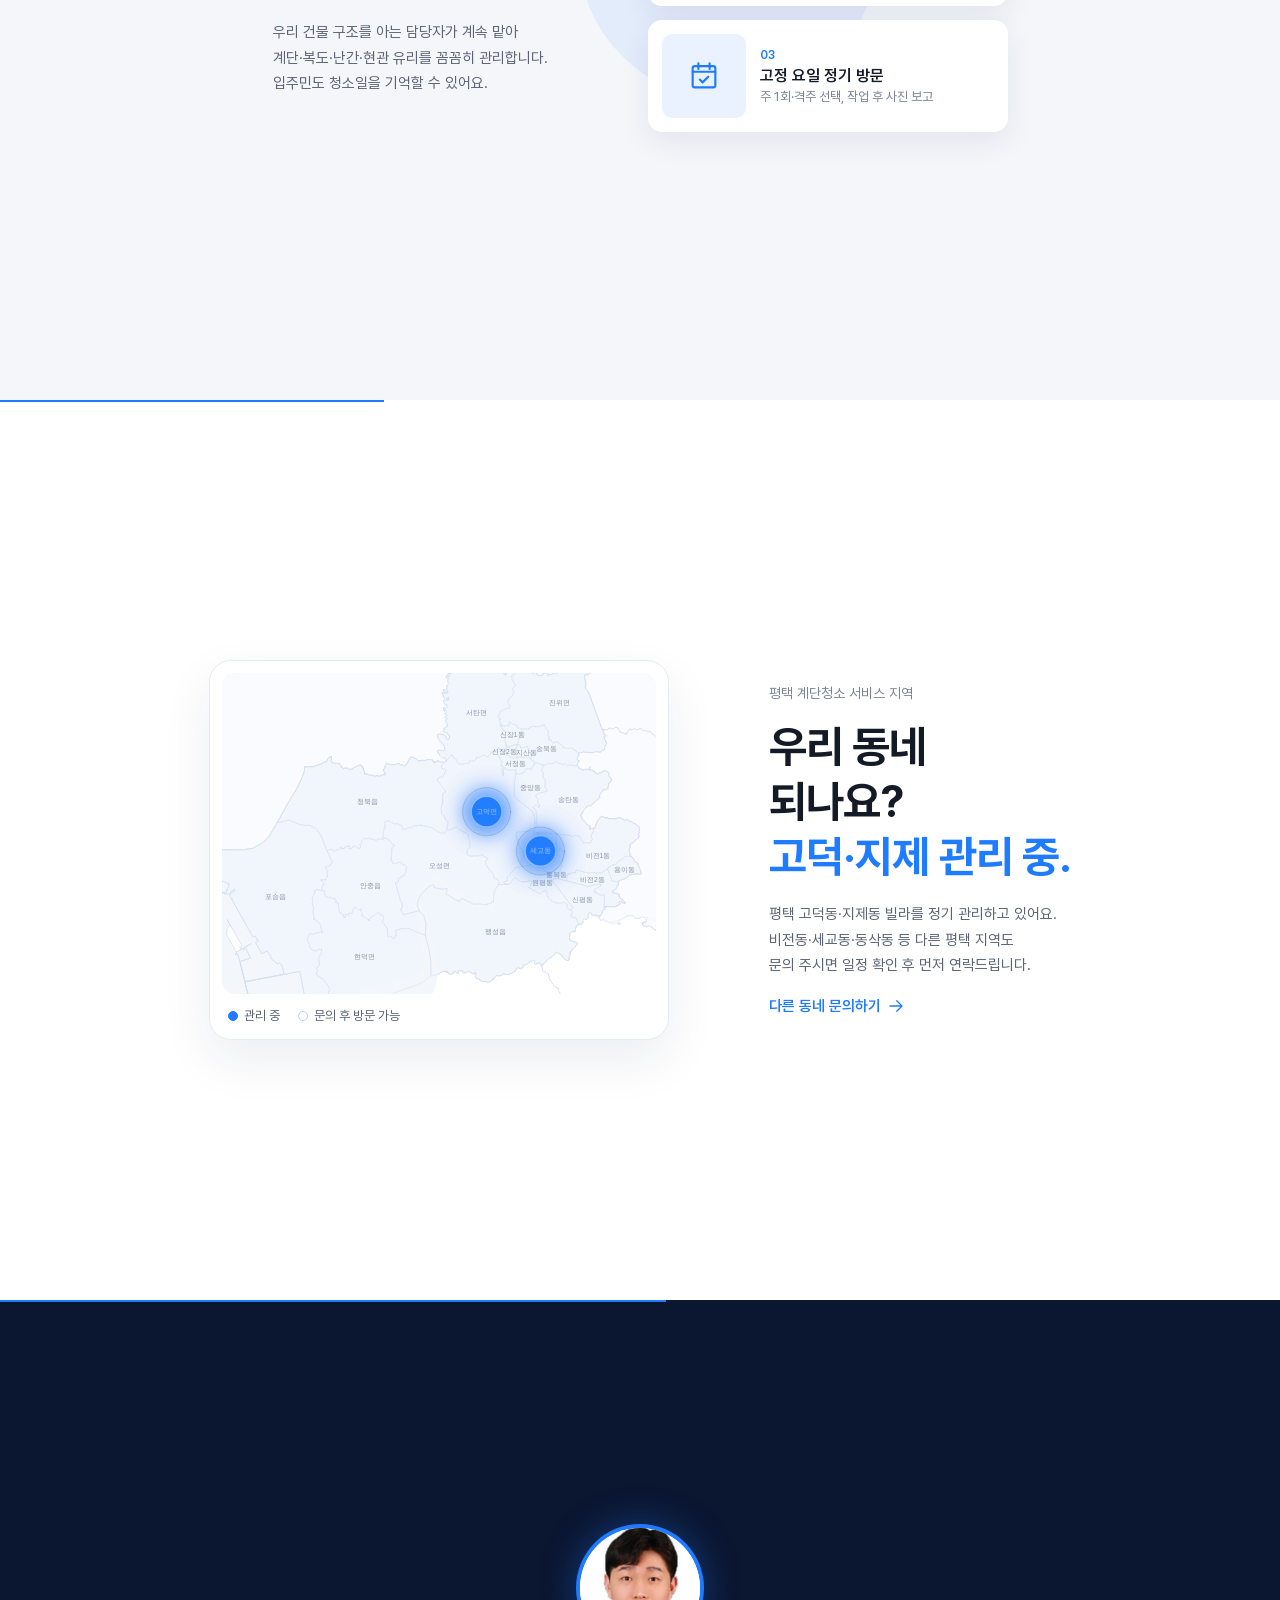
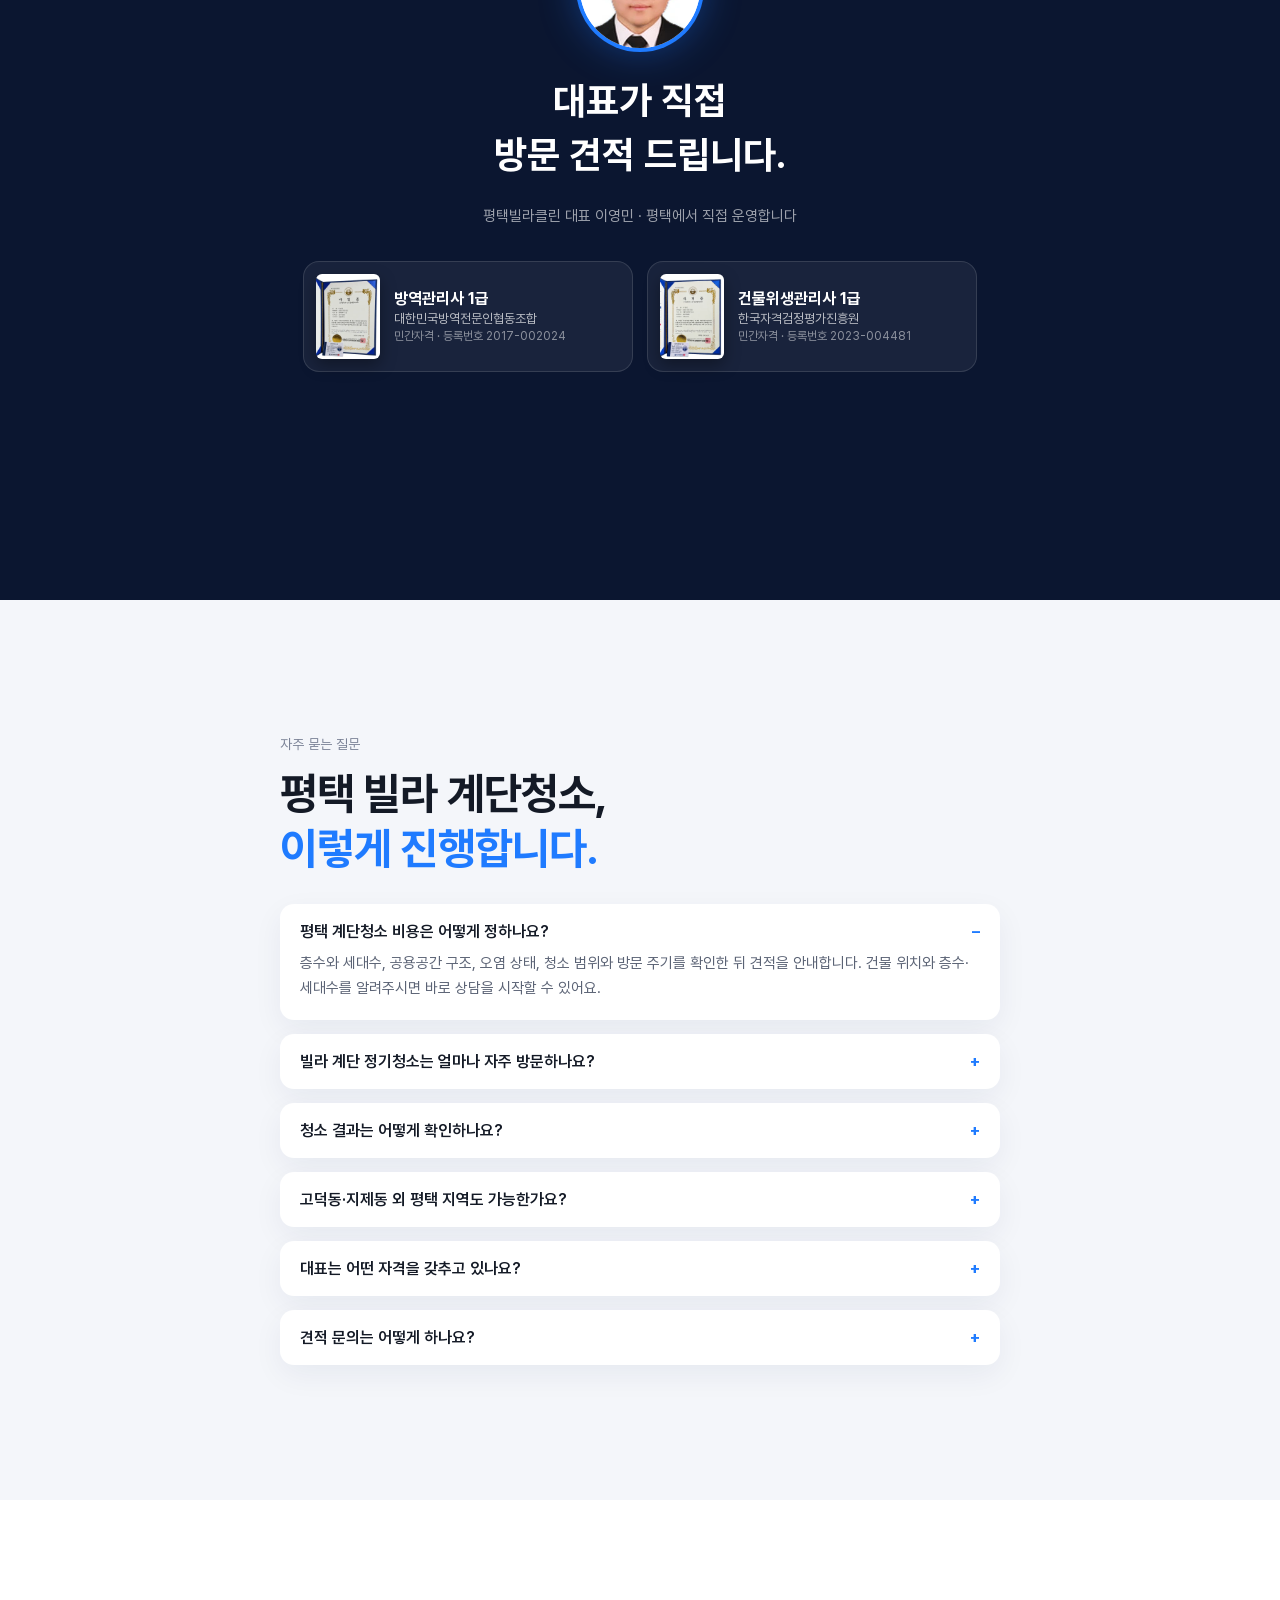
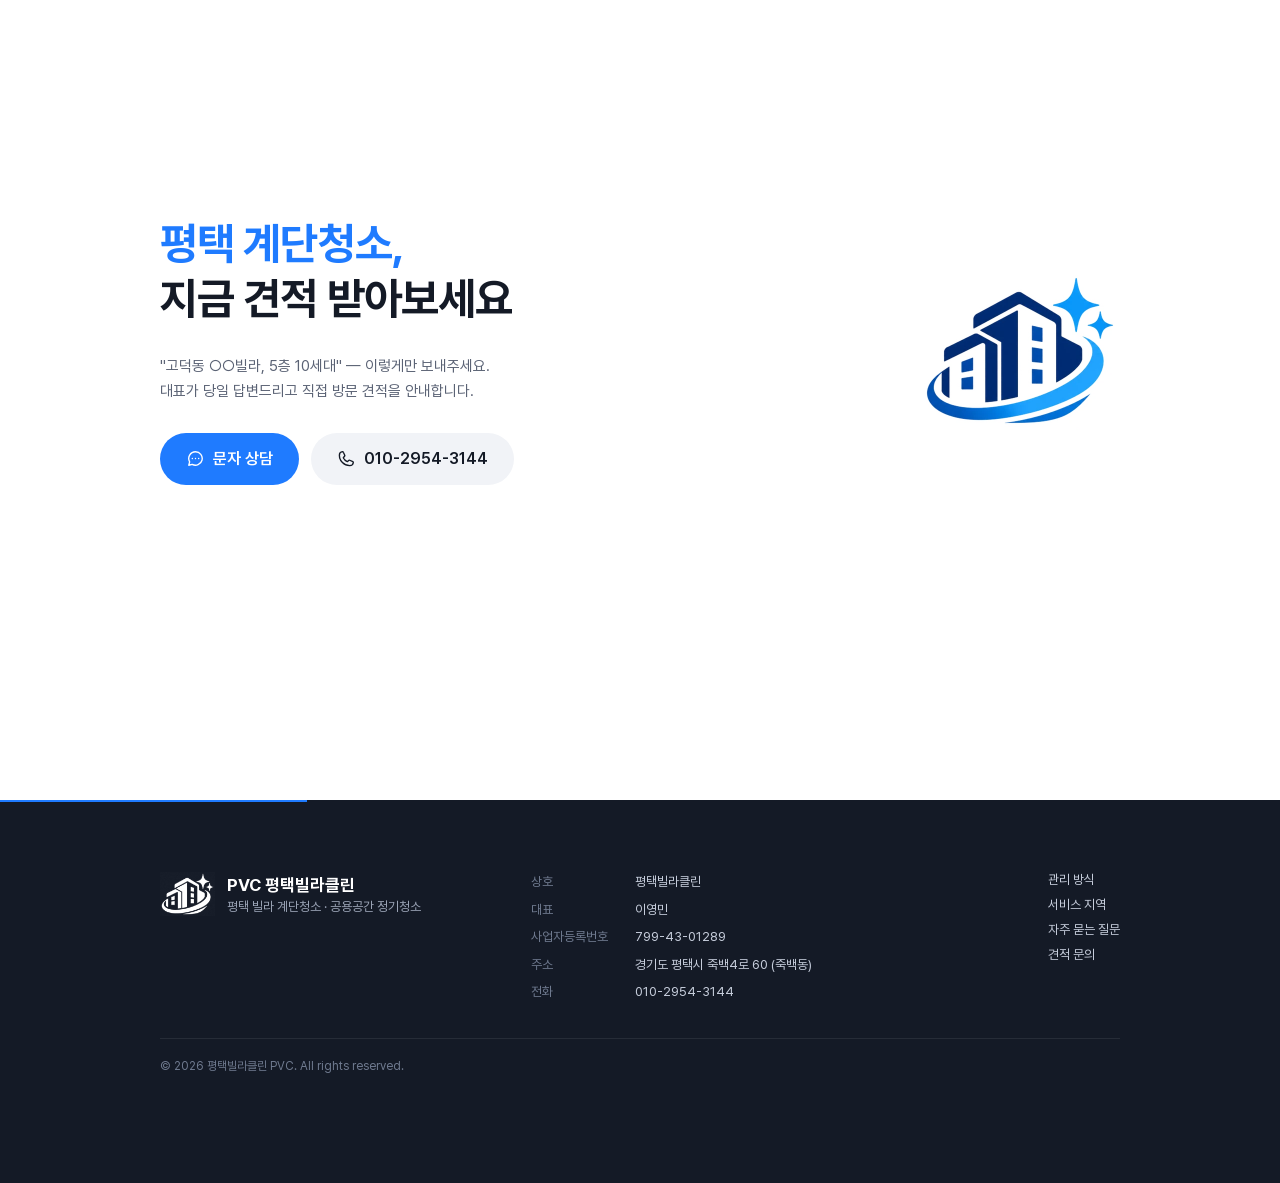
==== commit 15f91afa: "Show owner's qualification certificates Add 방역관리사 1급 and 건물위생관리사 1급 cards to the owner section, each" ====
--- a/index.html
+++ b/index.html
@@ -29,7 +29,7 @@
   <link rel="stylesheet" href="/styles.css" />
   <script src="/site-config.js" defer></script>
   <script src="/app.js" defer></script>
-  <script type="application/ld+json" id="business-schema">{"@context":"https://schema.org","@graph":[{"@type":["Organization","LocalBusiness"],"@id":"https://www.pvclean.kr/#business","name":"평택빌라클린 PVC","alternateName":"PVC 평택빌라클린","url":"https://www.pvclean.kr/","logo":"https://www.pvclean.kr/assets/pvc-logo.png","telephone":"+82-10-2954-3144","founder":{"@type":"Person","name":"이영민"},"areaServed":[{"@type":"City","name":"평택시"},{"@type":"Place","name":"평택시 고덕동"},{"@type":"Place","name":"평택시 지제동"}],"description":"평택 고덕동·지제동 빌라 계단 및 공용공간 정기청소","address":{"@type":"PostalAddress","streetAddress":"죽백4로 60","addressLocality":"평택시","addressRegion":"경기도","addressCountry":"KR"},"taxID":"799-43-01289","image":"https://www.pvclean.kr/assets/hero-1.webp"},{"@type":"WebSite","@id":"https://www.pvclean.kr/#website","url":"https://www.pvclean.kr/","name":"평택빌라클린 PVC","inLanguage":"ko-KR","publisher":{"@id":"https://www.pvclean.kr/#business"}},{"@type":"WebPage","@id":"https://www.pvclean.kr/#webpage","url":"https://www.pvclean.kr/","name":"평택 계단청소 | 빌라 계단 정기청소 전문 평택빌라클린 PVC","description":"평택 계단청소 전문 평택빌라클린 PVC. 고덕동·지제동 빌라의 계단·복도·난간·현관 유리를 매주 같은 요일, 같은 담당자가 정기청소하고 작업 사진으로 보고드립니다. 대표 직접 방문 견적 010-2954-3144.","inLanguage":"ko-KR","isPartOf":{"@id":"https://www.pvclean.kr/#website"},"about":{"@id":"https://www.pvclean.kr/#service"}},{"@type":"Service","@id":"https://www.pvclean.kr/#service","name":"평택 빌라 계단 정기청소","serviceType":"빌라 계단 및 공용공간 정기청소","url":"https://www.pvclean.kr/#care","provider":{"@id":"https://www.pvclean.kr/#business"},"areaServed":{"@type":"City","name":"평택시"},"description":"평택 빌라 계단·복도 쓸기와 물걸레 청소, 난간·현관 유리·창틀 관리, 주 1회·격주 고정 요일 정기 방문과 작업 후 사진 보고. 대표가 직접 방문 견적을 안내합니다."},{"@type":"FAQPage","@id":"https://www.pvclean.kr/#faq","mainEntity":[{"@type":"Question","name":"평택 계단청소 비용은 어떻게 정하나요?","acceptedAnswer":{"@type":"Answer","text":"층수와 세대수, 공용공간 구조, 오염 상태, 청소 범위와 방문 주기를 확인한 뒤 견적을 안내합니다. 건물 위치와 층수·세대수를 알려주시면 바로 상담을 시작할 수 있어요."}},{"@type":"Question","name":"빌라 계단 정기청소는 얼마나 자주 방문하나요?","acceptedAnswer":{"@type":"Answer","text":"주 1회 또는 격주 중 선택할 수 있고, 매주 같은 요일에 같은 담당자가 방문합니다. 건물 이용 상황에 맞춰 방문 요일과 세부 범위를 협의합니다."}},{"@type":"Question","name":"청소 결과는 어떻게 확인하나요?","acceptedAnswer":{"@type":"Answer","text":"작업이 끝나면 층별 사진을 건물주나 총무님께 단톡방 또는 문자로 보내드립니다. 현장에 오지 않아도 계단청소 결과를 확인할 수 있어요."}},{"@type":"Question","name":"고덕동·지제동 외 평택 지역도 가능한가요?","acceptedAnswer":{"@type":"Answer","text":"비전동·세교동·동삭동 등 평택시 다른 동네도 건물 위치와 이동 일정에 따라 방문 가능 여부를 상담해 드립니다. 문의 주시면 일정 확인 후 먼저 연락드립니다."}},{"@type":"Question","name":"견적 문의는 어떻게 하나요?","acceptedAnswer":{"@type":"Answer","text":"010-2954-3144로 전화 또는 문자 주세요. 동네·건물 이름·층수·세대수를 보내주시면 당일 답변드리고, 대표가 직접 방문 견적을 안내합니다."}}]}]}</script>
+  <script type="application/ld+json" id="business-schema">{"@context":"https://schema.org","@graph":[{"@type":["Organization","LocalBusiness"],"@id":"https://www.pvclean.kr/#business","name":"평택빌라클린 PVC","alternateName":"PVC 평택빌라클린","url":"https://www.pvclean.kr/","logo":"https://www.pvclean.kr/assets/pvc-logo.png","telephone":"+82-10-2954-3144","founder":{"@type":"Person","name":"이영민","jobTitle":"대표","hasCredential":[{"@type":"EducationalOccupationalCredential","name":"방역관리사 1급","credentialCategory":"민간자격","recognizedBy":{"@type":"Organization","name":"대한민국방역전문인협동조합"}},{"@type":"EducationalOccupationalCredential","name":"건물위생관리사 1급","credentialCategory":"민간자격","recognizedBy":{"@type":"Organization","name":"한국자격검정평가진흥원"}}]},"areaServed":[{"@type":"City","name":"평택시"},{"@type":"Place","name":"평택시 고덕동"},{"@type":"Place","name":"평택시 지제동"}],"description":"평택 고덕동·지제동 빌라 계단 및 공용공간 정기청소","address":{"@type":"PostalAddress","streetAddress":"죽백4로 60","addressLocality":"평택시","addressRegion":"경기도","addressCountry":"KR"},"taxID":"799-43-01289","image":"https://www.pvclean.kr/assets/hero-1.webp"},{"@type":"WebSite","@id":"https://www.pvclean.kr/#website","url":"https://www.pvclean.kr/","name":"평택빌라클린 PVC","inLanguage":"ko-KR","publisher":{"@id":"https://www.pvclean.kr/#business"}},{"@type":"WebPage","@id":"https://www.pvclean.kr/#webpage","url":"https://www.pvclean.kr/","name":"평택 계단청소 | 빌라 계단 정기청소 전문 평택빌라클린 PVC","description":"평택 계단청소 전문 평택빌라클린 PVC. 고덕동·지제동 빌라의 계단·복도·난간·현관 유리를 매주 같은 요일, 같은 담당자가 정기청소하고 작업 사진으로 보고드립니다. 대표 직접 방문 견적 010-2954-3144.","inLanguage":"ko-KR","isPartOf":{"@id":"https://www.pvclean.kr/#website"},"about":{"@id":"https://www.pvclean.kr/#service"}},{"@type":"Service","@id":"https://www.pvclean.kr/#service","name":"평택 빌라 계단 정기청소","serviceType":"빌라 계단 및 공용공간 정기청소","url":"https://www.pvclean.kr/#care","provider":{"@id":"https://www.pvclean.kr/#business"},"areaServed":{"@type":"City","name":"평택시"},"description":"평택 빌라 계단·복도 쓸기와 물걸레 청소, 난간·현관 유리·창틀 관리, 주 1회·격주 고정 요일 정기 방문과 작업 후 사진 보고. 대표가 직접 방문 견적을 안내합니다."},{"@type":"FAQPage","@id":"https://www.pvclean.kr/#faq","mainEntity":[{"@type":"Question","name":"평택 계단청소 비용은 어떻게 정하나요?","acceptedAnswer":{"@type":"Answer","text":"층수와 세대수, 공용공간 구조, 오염 상태, 청소 범위와 방문 주기를 확인한 뒤 견적을 안내합니다. 건물 위치와 층수·세대수를 알려주시면 바로 상담을 시작할 수 있어요."}},{"@type":"Question","name":"빌라 계단 정기청소는 얼마나 자주 방문하나요?","acceptedAnswer":{"@type":"Answer","text":"주 1회 또는 격주 중 선택할 수 있고, 매주 같은 요일에 같은 담당자가 방문합니다. 건물 이용 상황에 맞춰 방문 요일과 세부 범위를 협의합니다."}},{"@type":"Question","name":"청소 결과는 어떻게 확인하나요?","acceptedAnswer":{"@type":"Answer","text":"작업이 끝나면 층별 사진을 건물주나 총무님께 단톡방 또는 문자로 보내드립니다. 현장에 오지 않아도 계단청소 결과를 확인할 수 있어요."}},{"@type":"Question","name":"고덕동·지제동 외 평택 지역도 가능한가요?","acceptedAnswer":{"@type":"Answer","text":"비전동·세교동·동삭동 등 평택시 다른 동네도 건물 위치와 이동 일정에 따라 방문 가능 여부를 상담해 드립니다. 문의 주시면 일정 확인 후 먼저 연락드립니다."}},{"@type":"Question","name":"대표는 어떤 자격을 갖추고 있나요?","acceptedAnswer":{"@type":"Answer","text":"대표 이영민은 방역관리사 1급(대한민국방역전문인협동조합, 민간자격 등록번호 2017-002024)과 건물위생관리사 1급(한국자격검정평가진흥원, 민간자격 등록번호 2023-004481) 자격을 갖추고 직접 방문 견적과 관리를 맡습니다."}},{"@type":"Question","name":"견적 문의는 어떻게 하나요?","acceptedAnswer":{"@type":"Answer","text":"010-2954-3144로 전화 또는 문자 주세요. 동네·건물 이름·층수·세대수를 보내주시면 당일 답변드리고, 대표가 직접 방문 견적을 안내합니다."}}]}]}</script>
 </head>
 <body>
   <svg width="0" height="0" style="position:absolute" aria-hidden="true">
@@ -146,6 +146,16 @@
       <div class="owner-photo"><img src="/assets/owner-lee-youngmin.webp" width="192" height="246" alt="평택빌라클린 대표 이영민" /></div>
       <h2>대표가 직접<br />방문 견적 드립니다.</h2>
       <p>평택빌라클린 대표 <span data-owner>이영민</span> · 평택에서 직접 운영합니다</p>
+      <div class="certs">
+        <button type="button" class="cert" data-cert="/assets/cert-pest-control.webp" data-cert-title="방역관리사 1급 자격증">
+          <img src="/assets/cert-pest-control-thumb.webp" width="360" height="480" alt="방역관리사 1급 자격증" loading="lazy" />
+          <span class="cert-text"><strong>방역관리사 1급</strong><span>대한민국방역전문인협동조합</span><span class="cert-meta">민간자격 · 등록번호 2017-002024</span></span>
+        </button>
+        <button type="button" class="cert" data-cert="/assets/cert-building-hygiene.webp" data-cert-title="건물위생관리사 1급 자격증">
+          <img src="/assets/cert-building-hygiene-thumb.webp" width="360" height="480" alt="건물위생관리사 1급 자격증" loading="lazy" />
+          <span class="cert-text"><strong>건물위생관리사 1급</strong><span>한국자격검정평가진흥원</span><span class="cert-meta">민간자격 · 등록번호 2023-004481</span></span>
+        </button>
+      </div>
     </section>
 
     <section class="snap reviews" id="reviews" data-label="고객 후기" data-dark hidden>
@@ -179,6 +189,7 @@
         <details><summary>빌라 계단 정기청소는 얼마나 자주 방문하나요?</summary><p>주 1회 또는 격주 중 선택할 수 있고, 매주 같은 요일에 같은 담당자가 방문합니다. 건물 이용 상황에 맞춰 방문 요일과 세부 범위를 협의합니다.</p></details>
         <details><summary>청소 결과는 어떻게 확인하나요?</summary><p>작업이 끝나면 층별 사진을 건물주나 총무님께 단톡방 또는 문자로 보내드립니다. 현장에 오지 않아도 계단청소 결과를 확인할 수 있어요.</p></details>
         <details><summary>고덕동·지제동 외 평택 지역도 가능한가요?</summary><p>비전동·세교동·동삭동 등 평택시 다른 동네도 건물 위치와 이동 일정에 따라 방문 가능 여부를 상담해 드립니다. 문의 주시면 일정 확인 후 먼저 연락드립니다.</p></details>
+        <details><summary>대표는 어떤 자격을 갖추고 있나요?</summary><p>대표 이영민은 방역관리사 1급(대한민국방역전문인협동조합, 민간자격 등록번호 2017-002024)과 건물위생관리사 1급(한국자격검정평가진흥원, 민간자격 등록번호 2023-004481) 자격을 갖추고 직접 방문 견적과 관리를 맡습니다.</p></details>
         <details><summary>견적 문의는 어떻게 하나요?</summary><p>010-2954-3144로 전화 또는 문자 주세요. 동네·건물 이름·층수·세대수를 보내주시면 당일 답변드리고, 대표가 직접 방문 견적을 안내합니다.</p></details>
       </div>
     </section>
@@ -224,6 +235,10 @@
     </footer>
   </main>
 
+  <dialog class="cert-dialog" id="cert-dialog" aria-label="자격증 크게 보기">
+    <img id="cert-dialog-img" src="" alt="" />
+    <button type="button" class="cert-close" id="cert-close" aria-label="닫기">×</button>
+  </dialog>
   <nav class="section-dots" id="section-dots" aria-label="섹션 이동"></nav>
   <a class="floating-cta btn-kakao" data-contact="quote" href="#contact"><svg class="icon"><use href="#i-chat"/></svg><span data-quote-short>카톡 견적</span></a>
 </body>
--- a/styles.css
+++ b/styles.css
@@ -167,6 +167,17 @@
 .owner-photo img { width: 100%; height: 100%; object-fit: cover; object-position: center 30%; }
 .owner-sec h2 { color: #fff; font-size: clamp(28px, 3.4vw, 38px); line-height: 1.4; font-weight: 700; }
 .owner-sec p { color: rgba(255,255,255,.6); font-size: 15px; }
+.certs { width: min(100%, 700px); display: flex; flex-wrap: wrap; justify-content: center; gap: 14px; margin-top: 10px; }
+.cert { display: flex; align-items: center; gap: 14px; width: min(100%, 330px); padding: 12px 16px 12px 12px; border: 1px solid rgba(255,255,255,.12); border-radius: 16px; background: rgba(255,255,255,.06); color: #fff; font: inherit; text-align: left; cursor: zoom-in; transition: background-color .2s, border-color .2s, transform .2s; }
+.cert:hover { background: rgba(255,255,255,.1); border-color: rgba(31,123,255,.6); transform: translateY(-2px); }
+.cert img { width: 64px; height: 85px; object-fit: cover; border-radius: 6px; flex: none; box-shadow: 0 6px 16px rgba(0,0,0,.35); }
+.cert-text { display: flex; flex-direction: column; gap: 3px; font-size: 13px; color: rgba(255,255,255,.7); }
+.cert-text strong { font-size: 16px; font-weight: 700; color: #fff; }
+.cert-meta { font-size: 12px; color: rgba(255,255,255,.5); }
+.cert-dialog { padding: 0; border: 0; background: transparent; max-width: min(92vw, 640px); max-height: 92vh; overflow: visible; }
+.cert-dialog::backdrop { background: rgba(5,10,24,.82); backdrop-filter: blur(4px); }
+.cert-dialog img { width: 100%; max-height: 92vh; object-fit: contain; border-radius: 10px; box-shadow: 0 30px 80px rgba(0,0,0,.5); }
+.cert-close { position: absolute; top: -14px; right: -14px; width: 40px; height: 40px; border: 0; border-radius: 50%; background: #fff; color: var(--ink); font-size: 24px; line-height: 1; cursor: pointer; box-shadow: 0 6px 18px rgba(0,0,0,.3); }
 
 /* Reviews (실제 후기가 있을 때만 표시) */
 .reviews { display: flex; flex-direction: column; justify-content: center; background: var(--blue); padding: clamp(80px, 11vw, 130px) var(--gutter); }
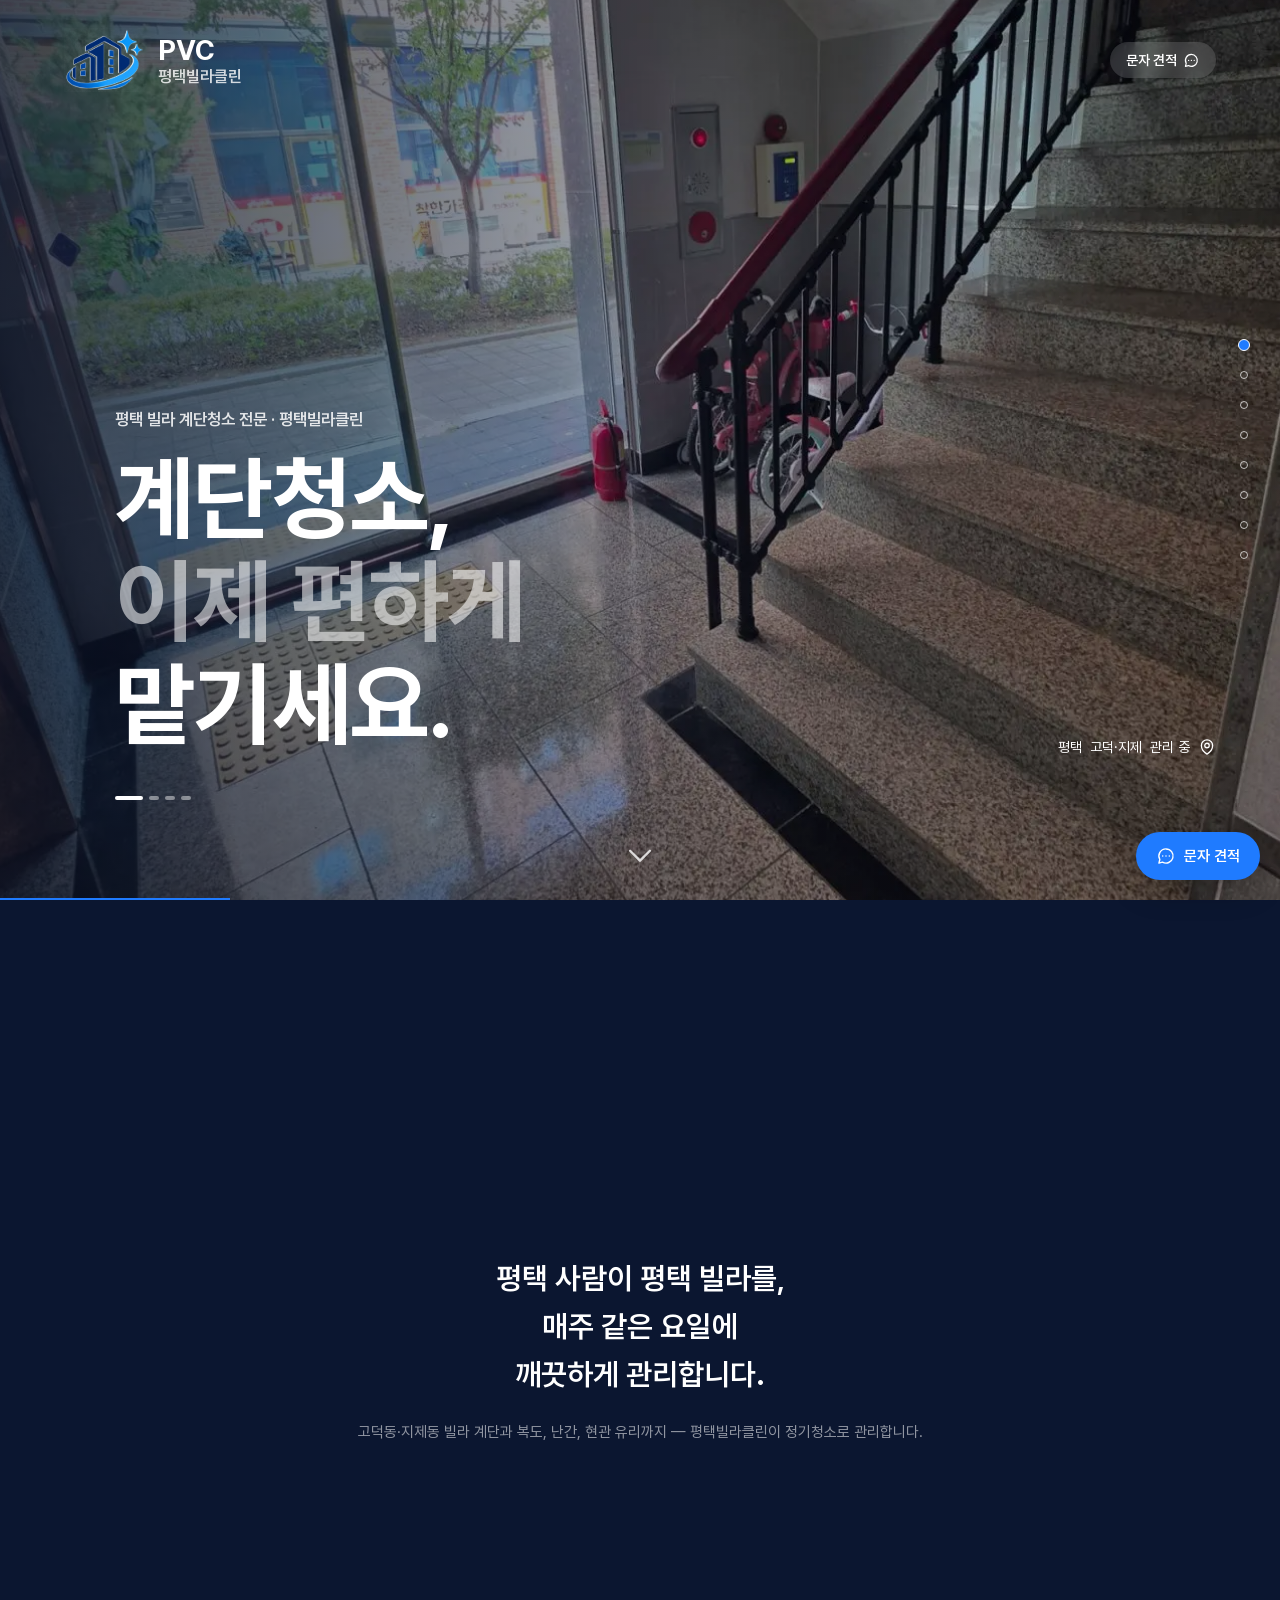
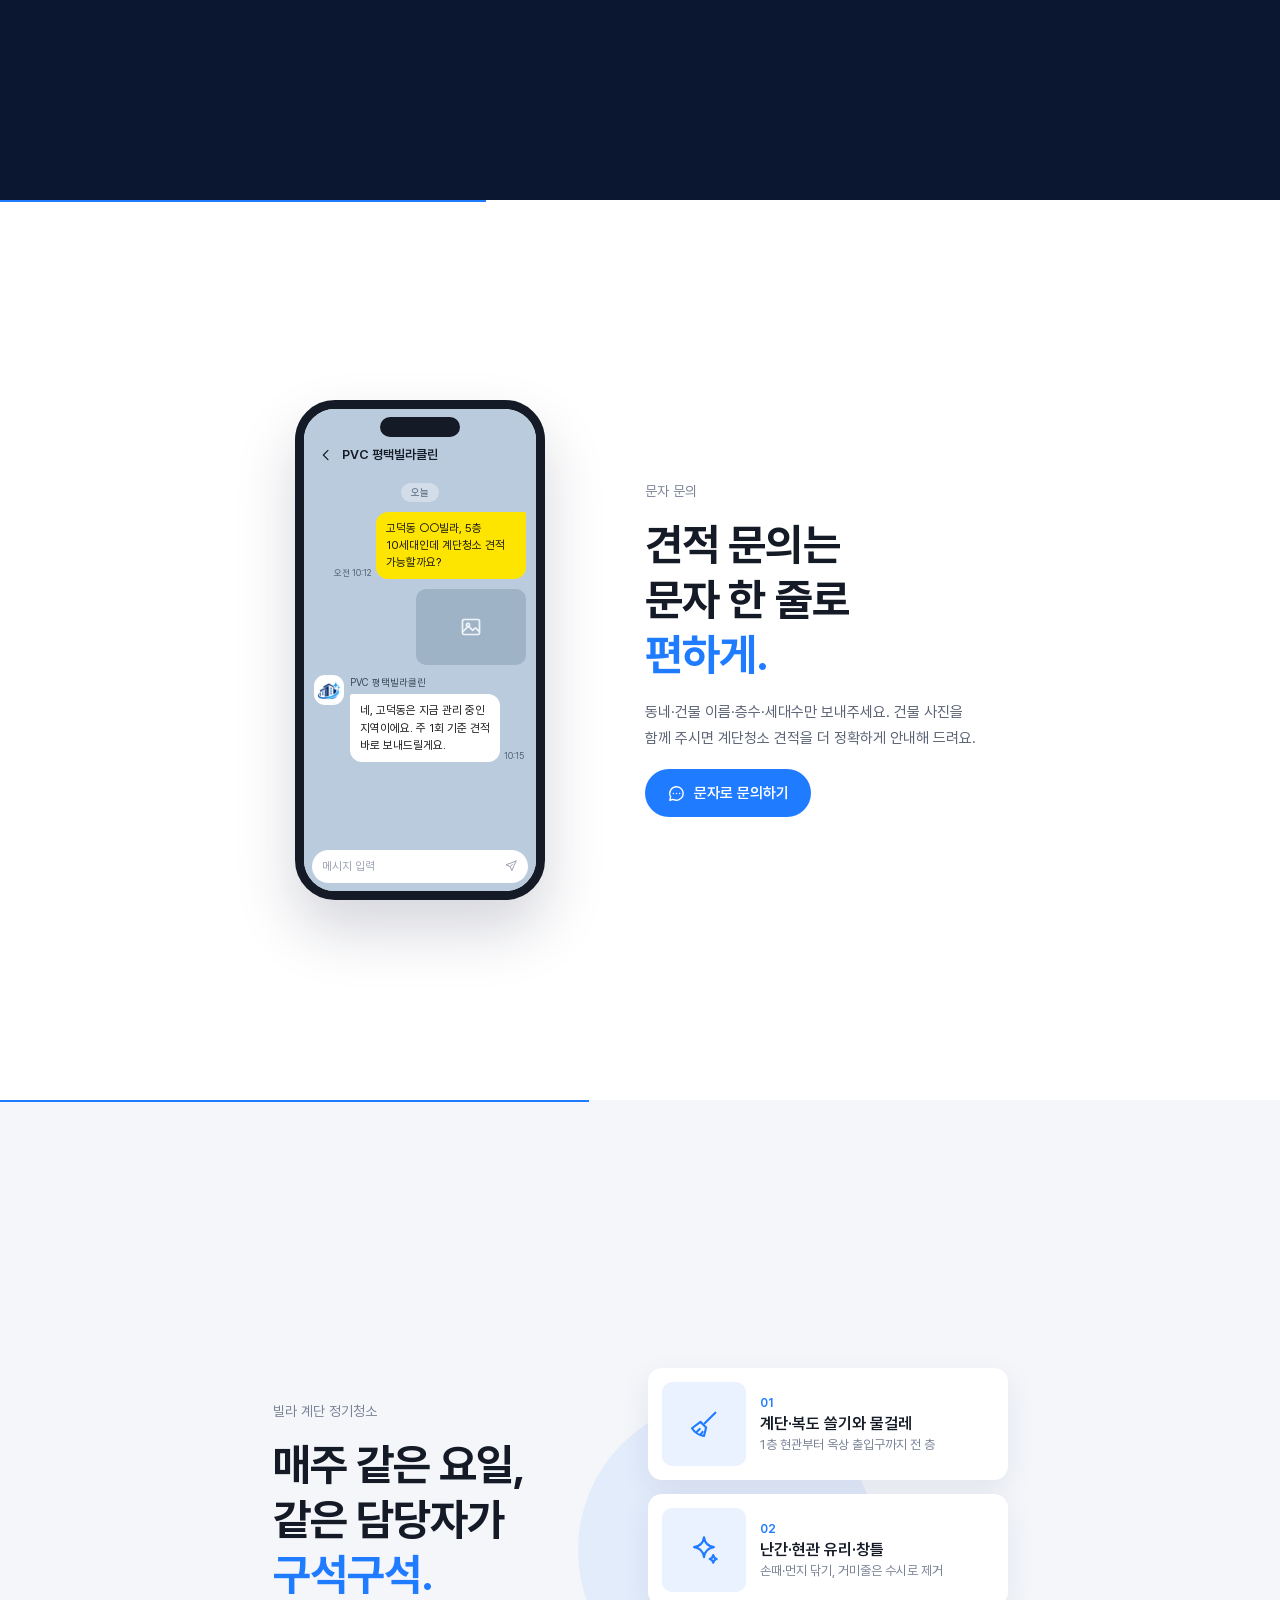
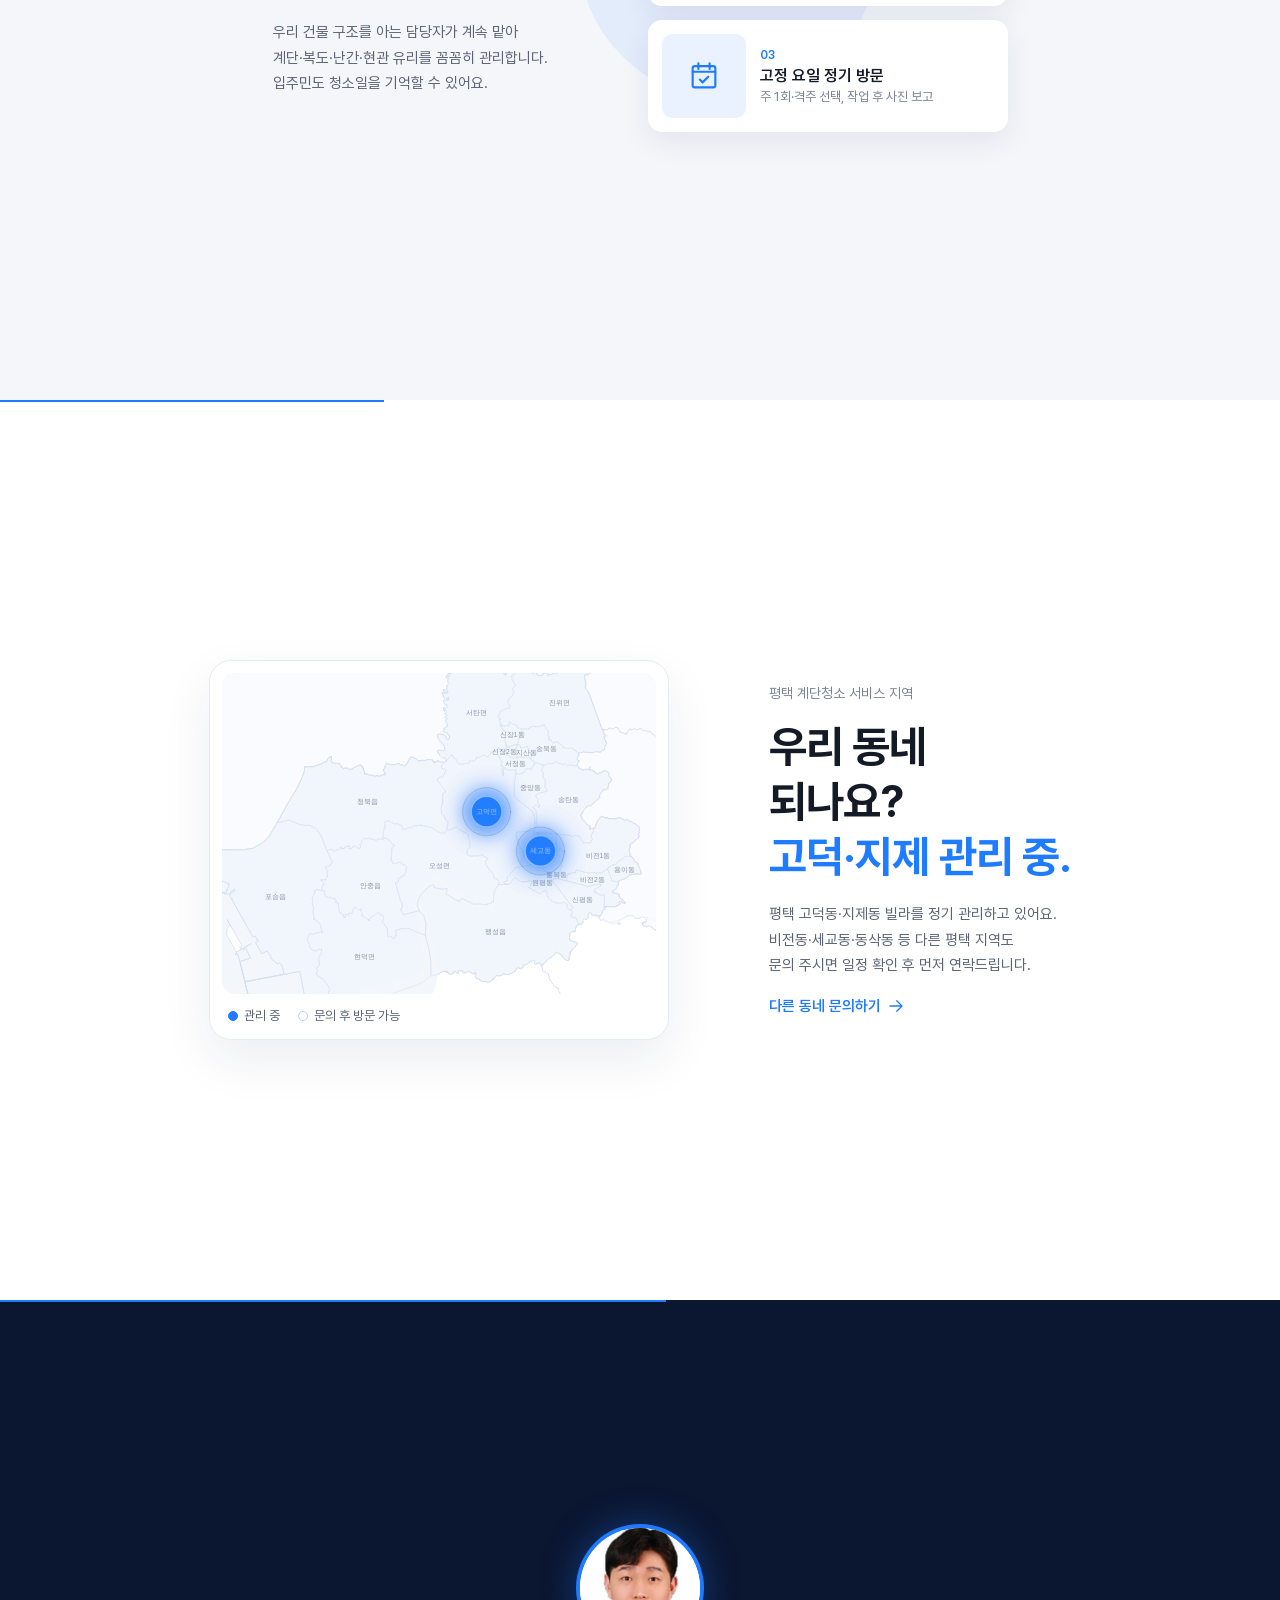
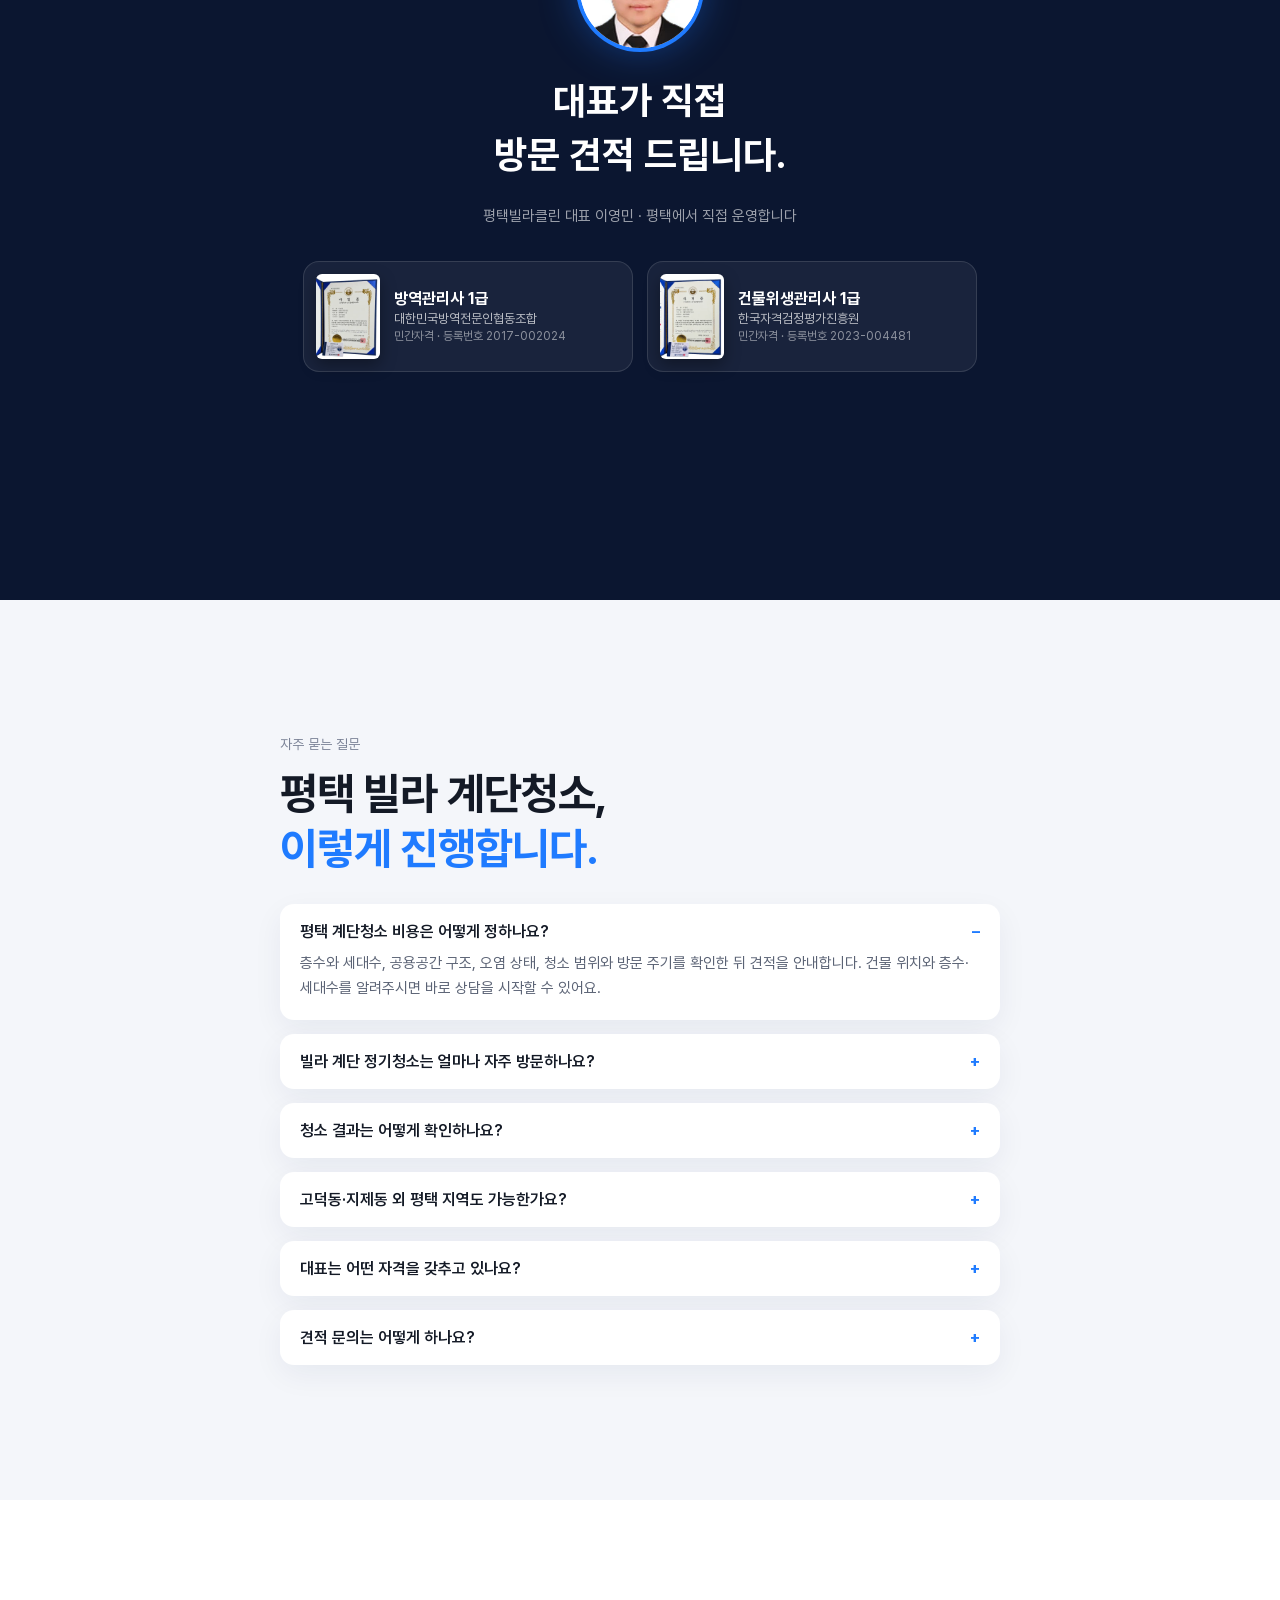
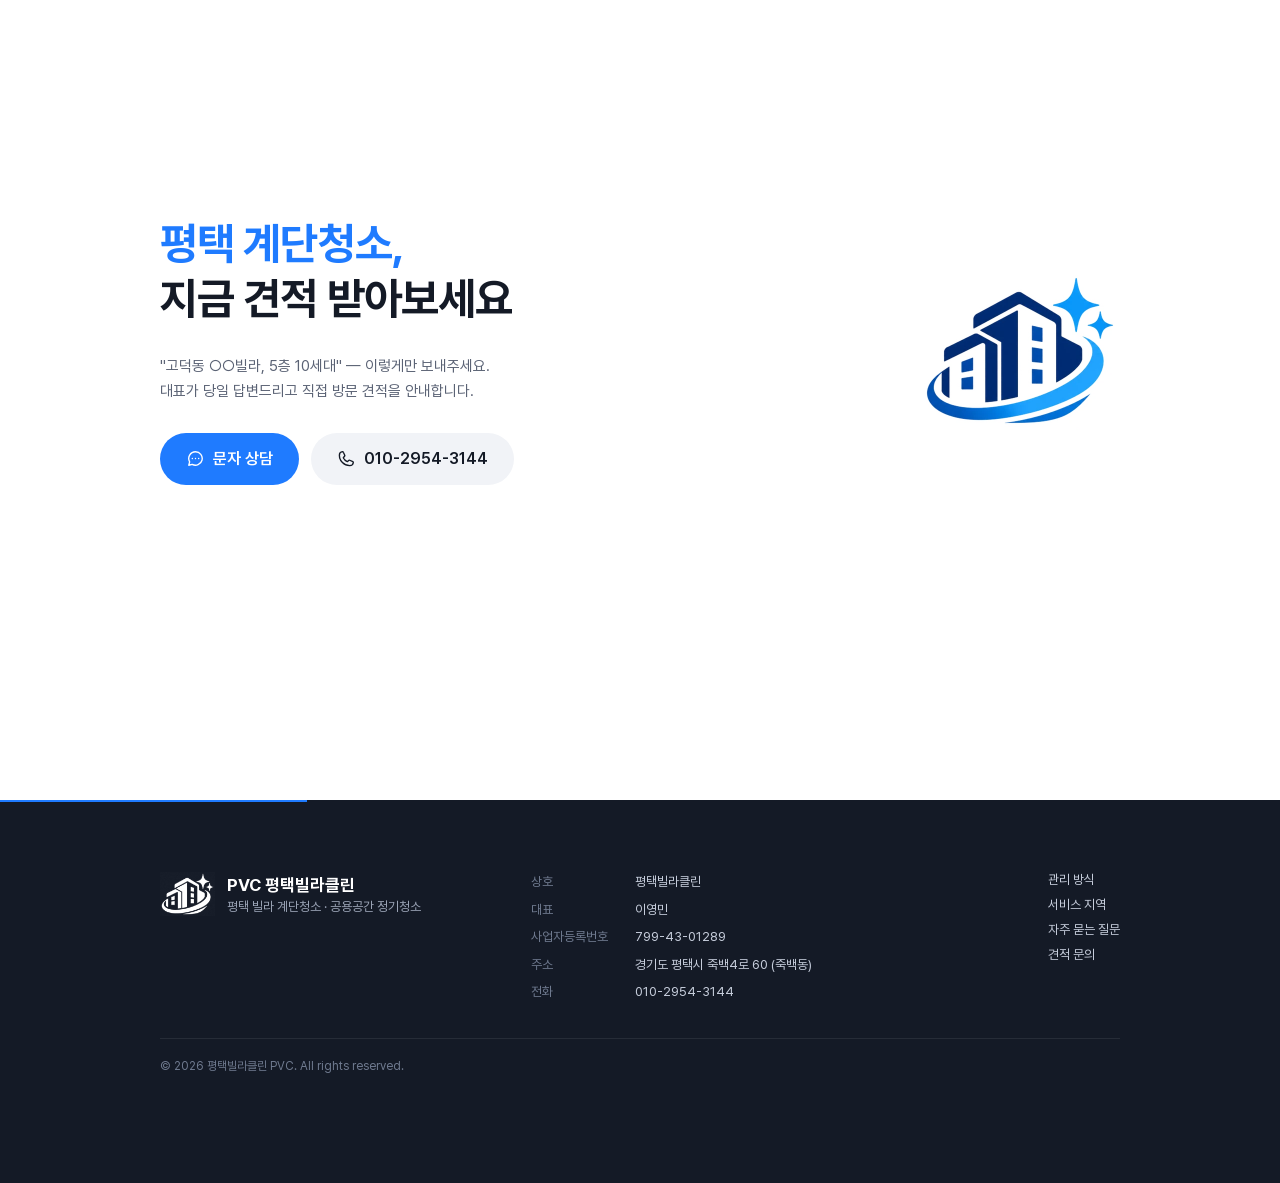
==== commit 293418c2: "Place chat mockup beside copy on mobile Keep the quote section side by side on phones with the copy " ====
--- a/index.html
+++ b/index.html
@@ -79,7 +79,7 @@
 
     <section class="snap block bg-white" data-label="카톡 문의">
       <div class="accent-bar" style="width:38%"></div>
-      <div class="row">
+      <div class="row row-phone">
         <div class="phone" aria-hidden="true">
           <div class="phone-notch"></div>
           <div class="chat">
@@ -99,7 +99,7 @@
         <div class="copy">
           <div class="kicker"><span data-quote-channel-name>카카오톡</span> 문의</div>
           <h2>견적 문의는<br /><span data-quote-channel>카톡</span> 한 줄로<br /><span class="blue">편하게.</span></h2>
-          <p>동네·건물 이름·층수·세대수만 보내주세요.<br />건물 사진을 함께 주시면 계단청소 견적을<br />더 정확하게 안내해 드려요.</p>
+          <p>동네·건물 이름·층수·세대수만 보내주세요. 건물 사진을 함께 주시면 계단청소 견적을 더 정확하게 안내해 드려요.</p>
           <a class="btn btn-kakao" data-contact="quote" href="#contact"><svg class="icon"><use href="#i-chat"/></svg><span data-quote-cta>카카오톡으로 문의하기</span></a>
         </div>
       </div>
--- a/styles.css
+++ b/styles.css
@@ -256,6 +256,33 @@
   .hero-down { display: none; }
   .footer-inner { grid-template-columns: 1fr; gap: 28px; }
   .footer-links { flex-direction: row; flex-wrap: wrap; gap: 10px 18px; }
+
+  /* 모바일: 제목·설명이 항상 먼저, 그림·카드는 아래로 — 한 화면 안에 들어오게 */
+  .block { padding: 92px 20px 56px; }
+  .row, .row-rev { flex-direction: column; flex-wrap: nowrap; align-items: stretch; gap: 26px; }
+  .row > .copy { order: -1; max-width: none; gap: 12px; }
+  .copy h2, .faq h2 { font-size: 28px; }
+  .copy p { font-size: 14px; }
+  .btn { align-self: stretch; }
+  .cta-row { flex-direction: column; gap: 10px; }
+  .phone { align-self: center; zoom: .64; }
+  /* 카톡 문의: 글은 왼쪽, 휴대폰 그림은 오른쪽 */
+  .row-phone { flex-direction: row; align-items: center; gap: 14px; }
+  .row-phone > .copy { flex: 1 1 0; min-width: 0; }
+  .row-phone .copy h2 { font-size: clamp(22px, 6.4vw, 28px); }
+  .row-phone .phone { order: 1; flex: none; zoom: .52; }
+  .service-list { width: 100%; gap: 10px; }
+  .service-blob { display: none; }
+  .service { padding: 10px; gap: 12px; }
+  .service-ic { width: 56px; height: 56px; }
+  .service-ic .icon { width: 26px; height: 26px; }
+  .map-card { width: 100%; }
+  .faq-inner { gap: 10px; }
+  .faq h2 { margin-bottom: 6px; }
+  .faq details { padding: 13px 16px; }
+  .faq summary { font-size: 15px; }
+  .faq details p { font-size: 14px; }
+  .owner-sec { padding: 92px 20px 56px; gap: 18px; }
 }
 @media (prefers-reduced-motion: reduce) {
   .hero-img { transition: opacity .6s ease; transform: none !important; }
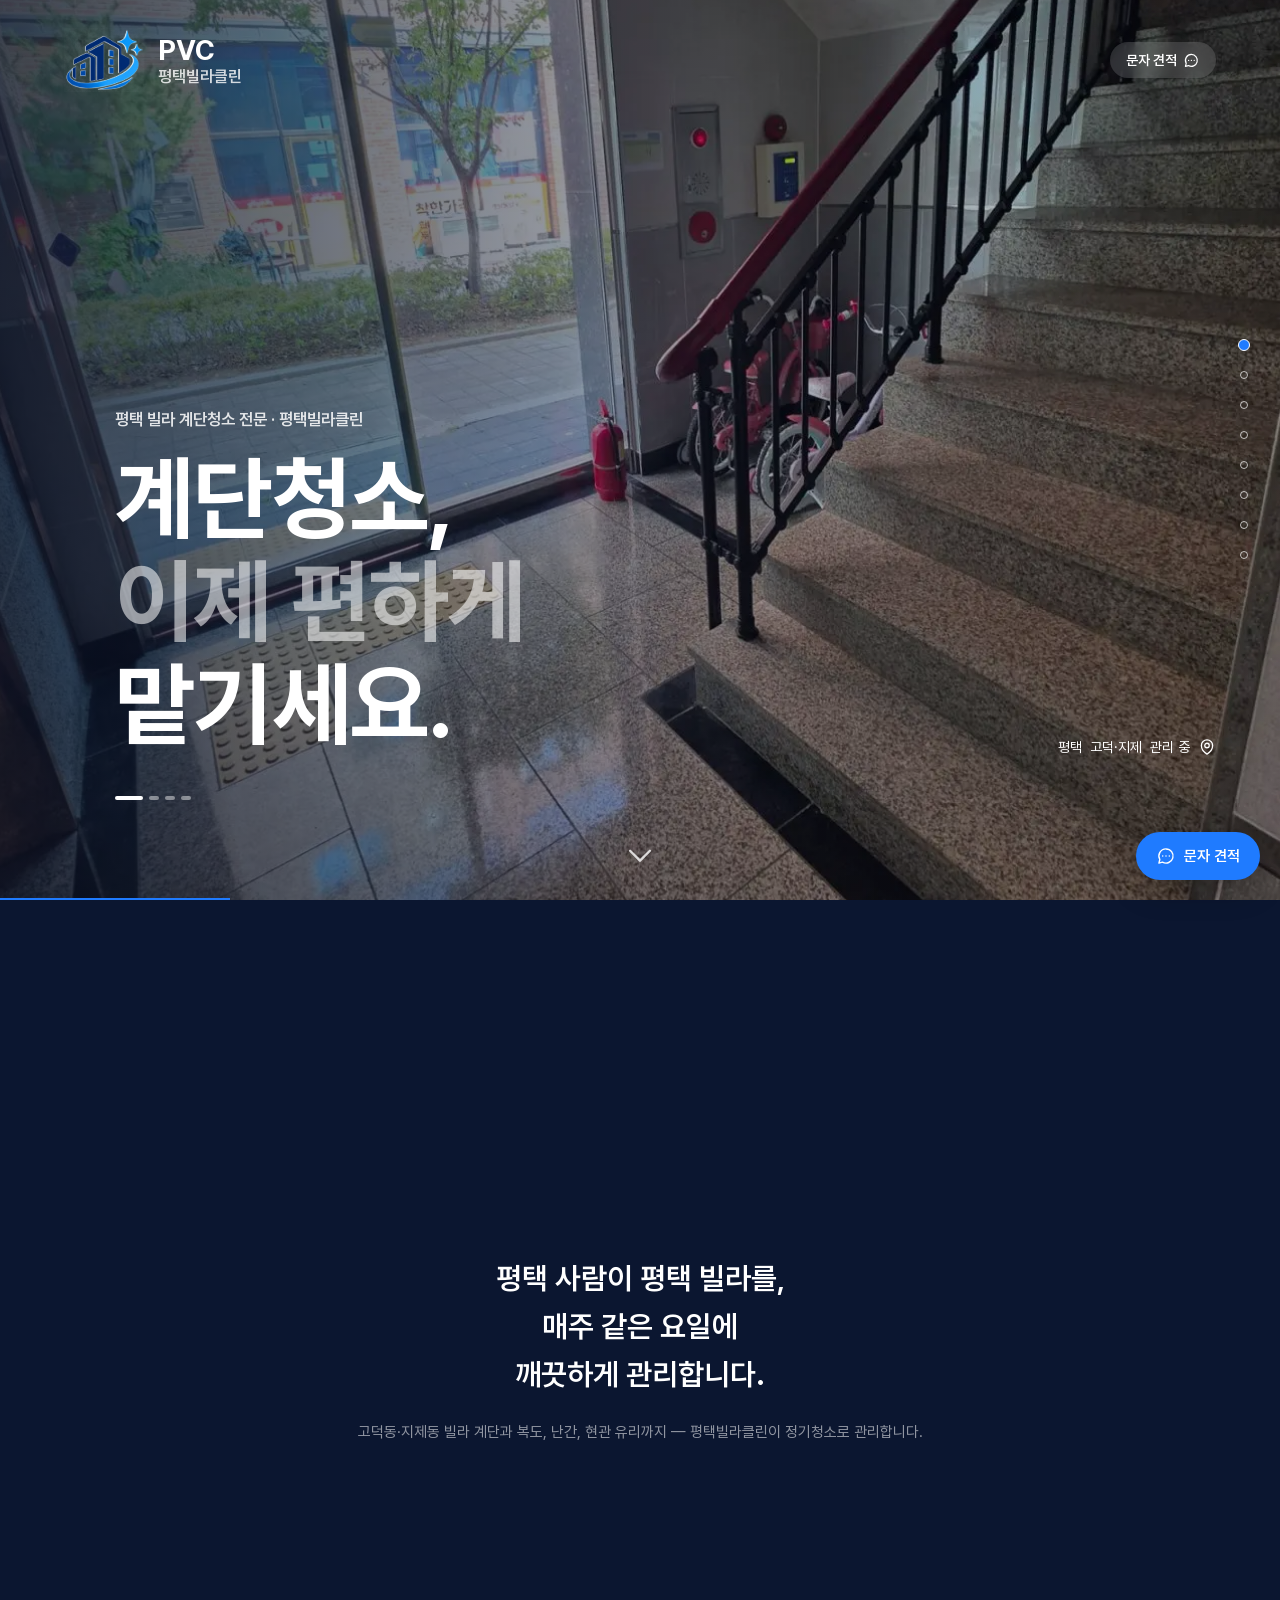
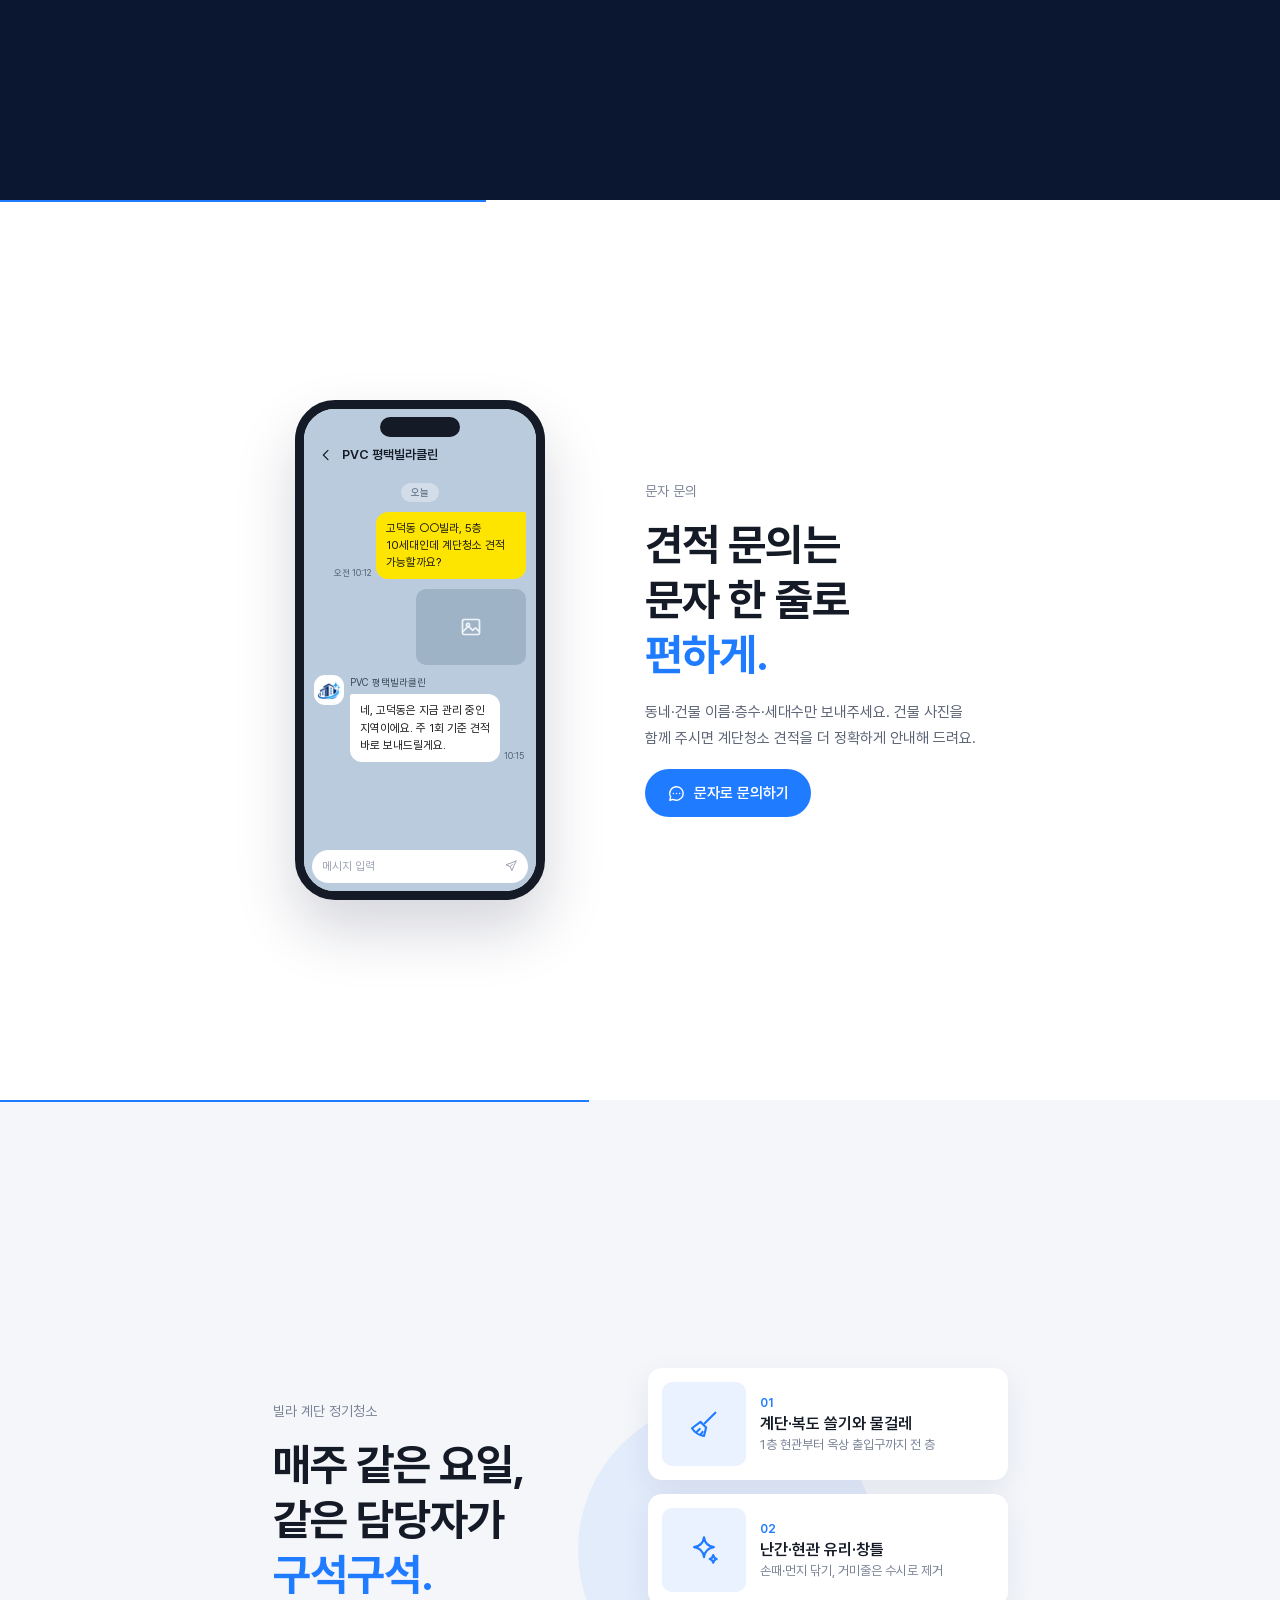
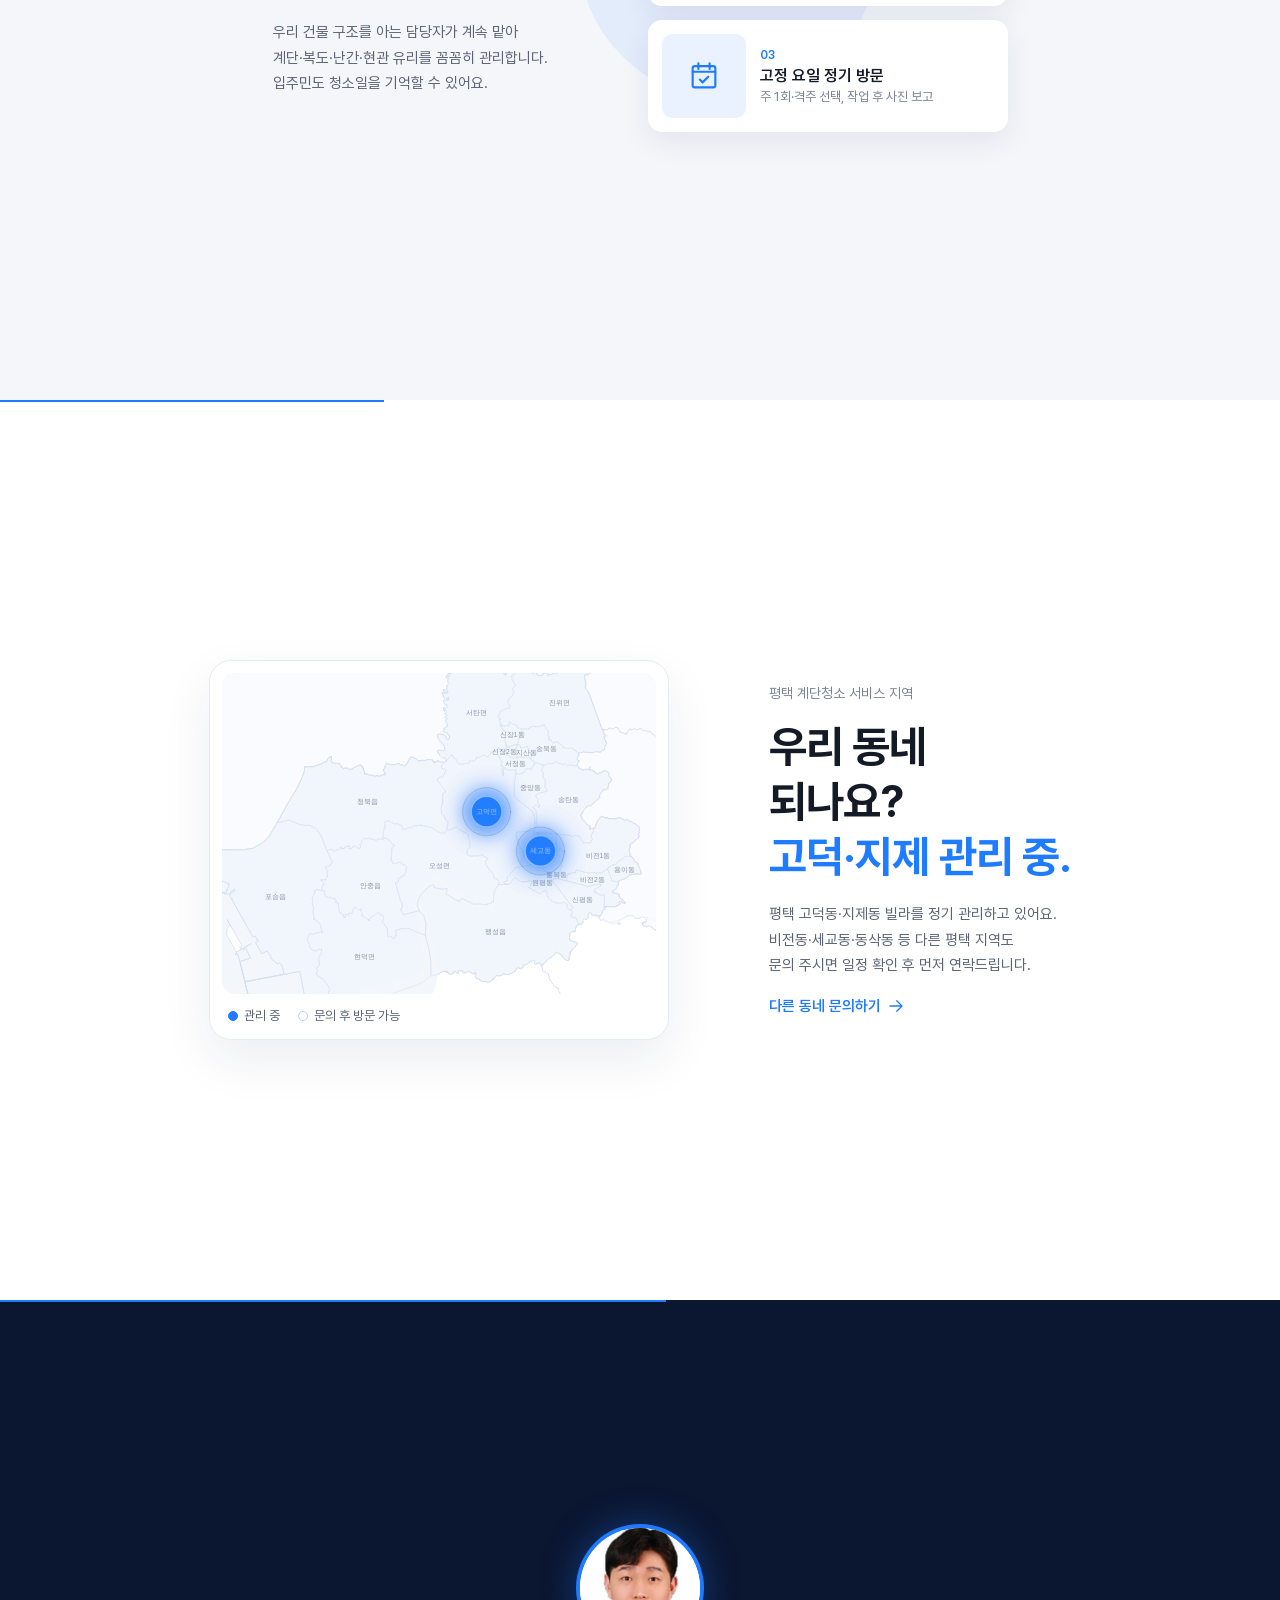
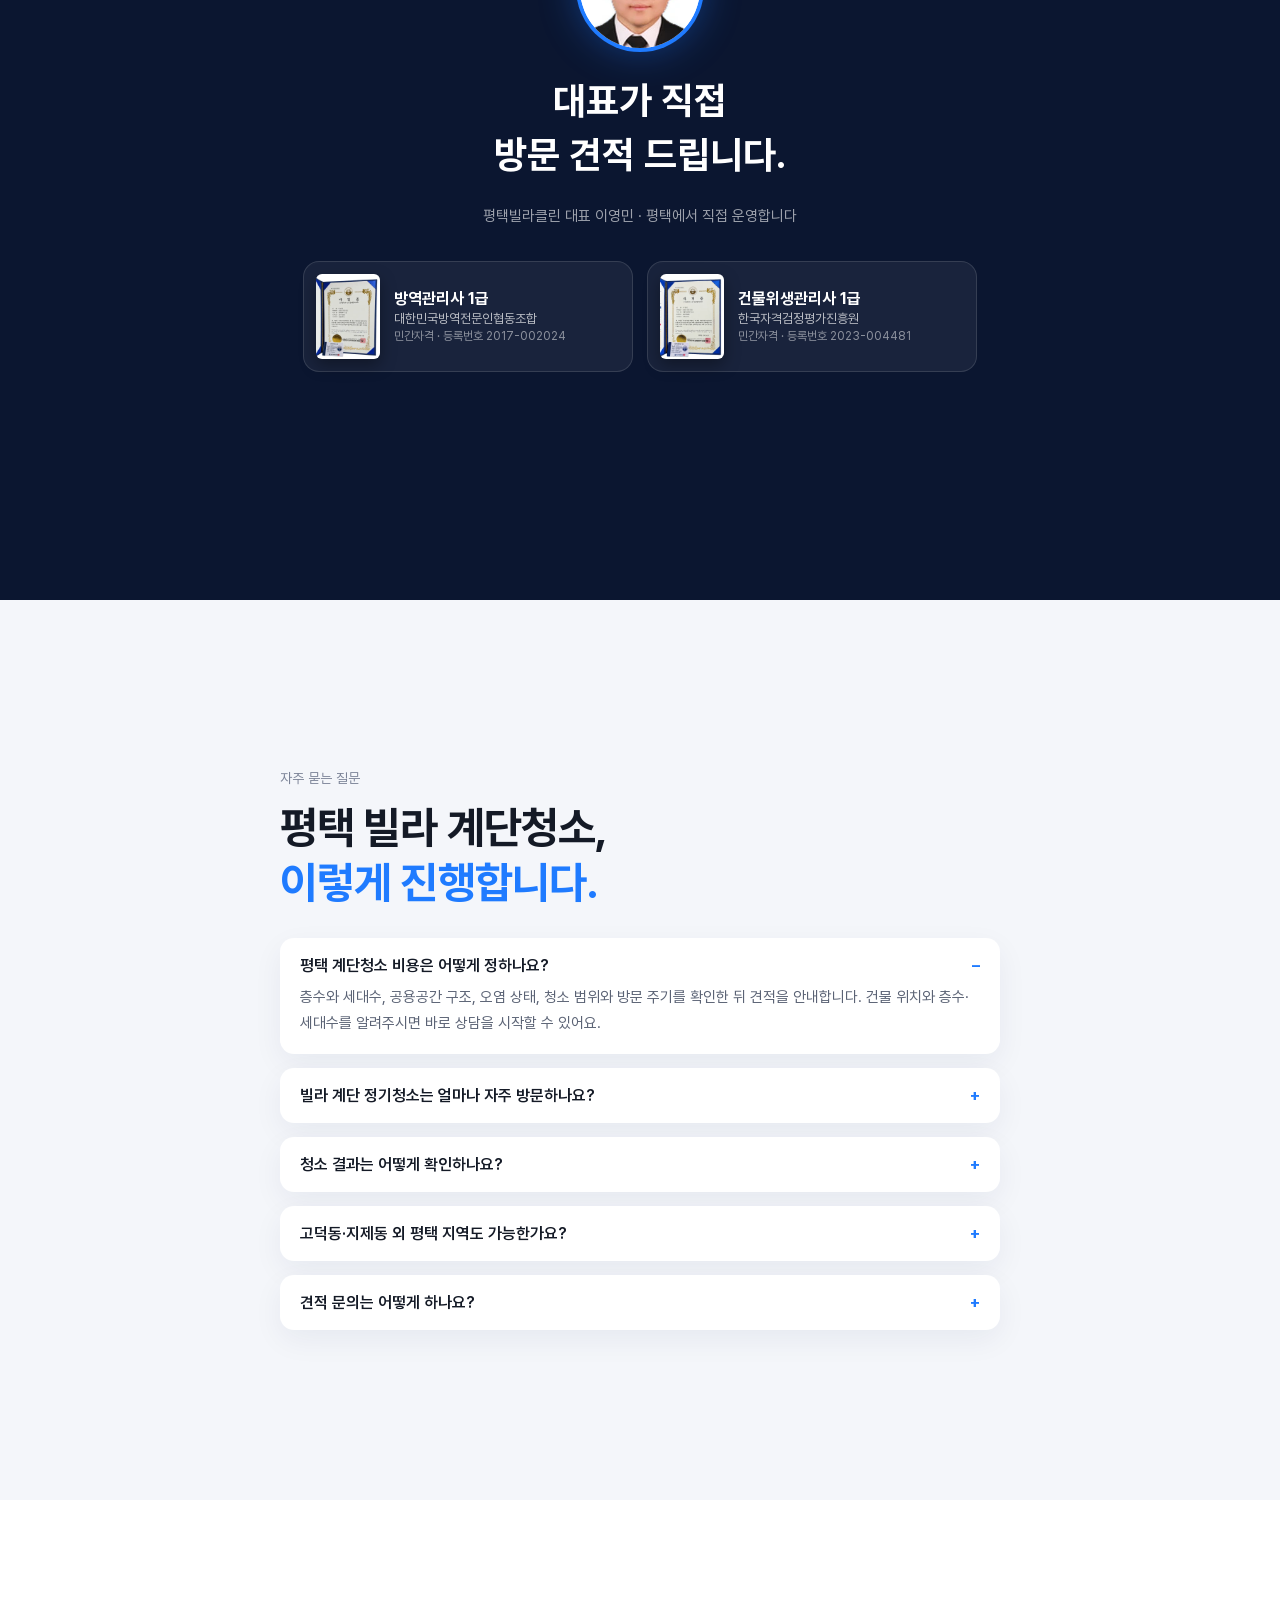
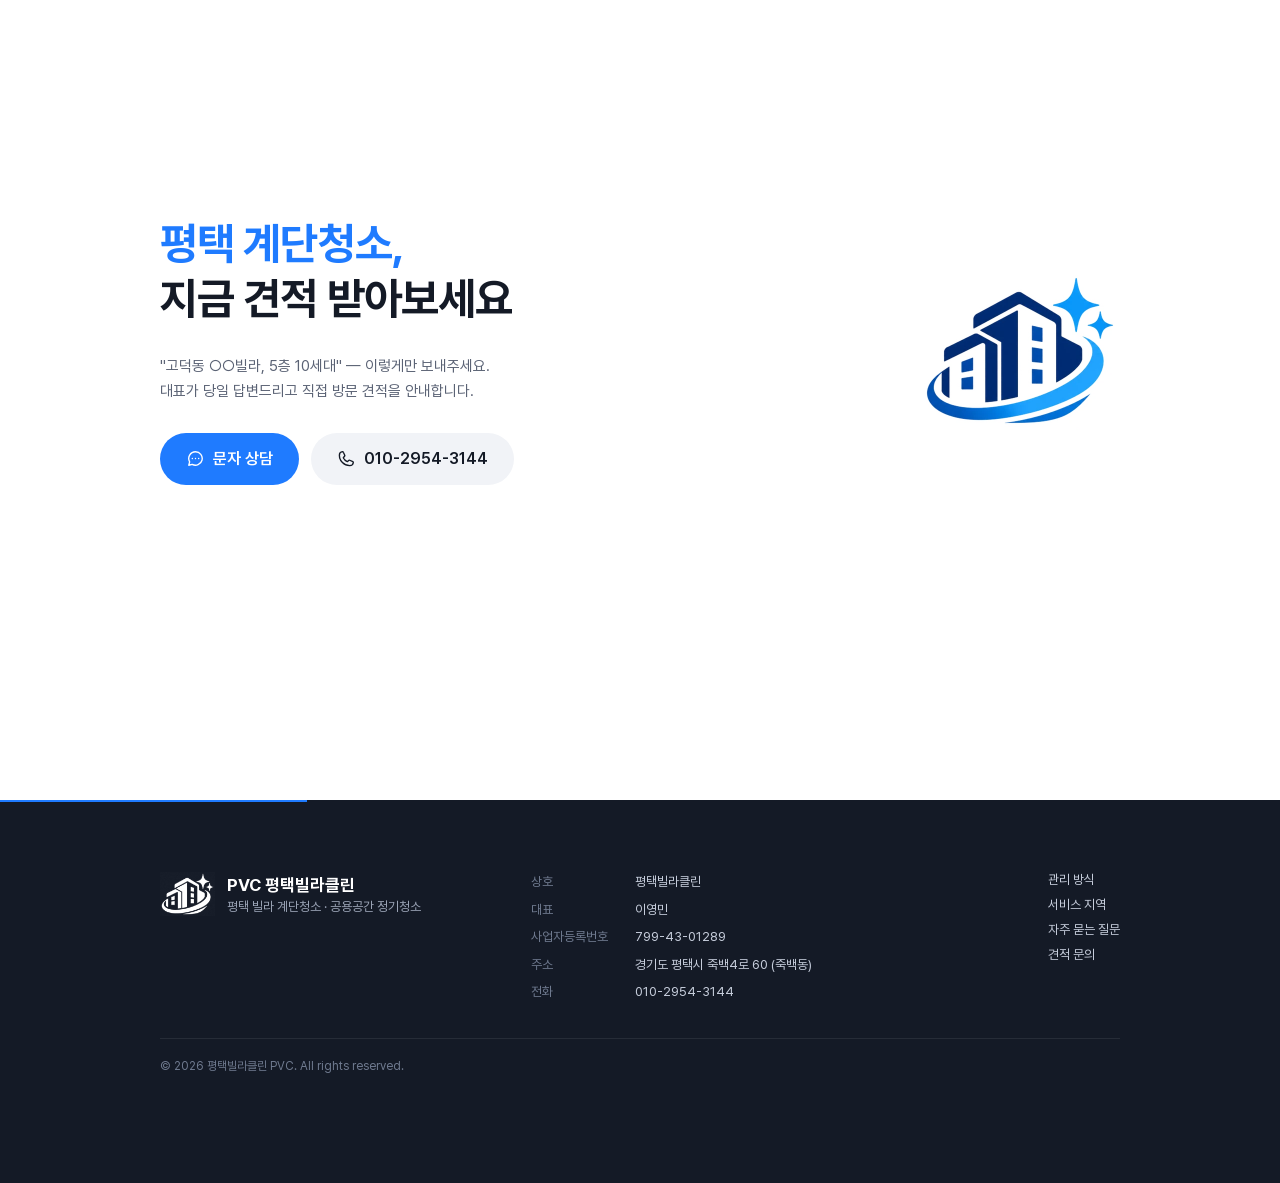
==== commit 0b054cfd: "Remove owner qualification question from FAQ Co-Authored-By: Claude Opus 5.5 <noreply@anthropic.com>" ====
--- a/index.html
+++ b/index.html
@@ -29,7 +29,7 @@
   <link rel="stylesheet" href="/styles.css" />
   <script src="/site-config.js" defer></script>
   <script src="/app.js" defer></script>
-  <script type="application/ld+json" id="business-schema">{"@context":"https://schema.org","@graph":[{"@type":["Organization","LocalBusiness"],"@id":"https://www.pvclean.kr/#business","name":"평택빌라클린 PVC","alternateName":"PVC 평택빌라클린","url":"https://www.pvclean.kr/","logo":"https://www.pvclean.kr/assets/pvc-logo.png","telephone":"+82-10-2954-3144","founder":{"@type":"Person","name":"이영민","jobTitle":"대표","hasCredential":[{"@type":"EducationalOccupationalCredential","name":"방역관리사 1급","credentialCategory":"민간자격","recognizedBy":{"@type":"Organization","name":"대한민국방역전문인협동조합"}},{"@type":"EducationalOccupationalCredential","name":"건물위생관리사 1급","credentialCategory":"민간자격","recognizedBy":{"@type":"Organization","name":"한국자격검정평가진흥원"}}]},"areaServed":[{"@type":"City","name":"평택시"},{"@type":"Place","name":"평택시 고덕동"},{"@type":"Place","name":"평택시 지제동"}],"description":"평택 고덕동·지제동 빌라 계단 및 공용공간 정기청소","address":{"@type":"PostalAddress","streetAddress":"죽백4로 60","addressLocality":"평택시","addressRegion":"경기도","addressCountry":"KR"},"taxID":"799-43-01289","image":"https://www.pvclean.kr/assets/hero-1.webp"},{"@type":"WebSite","@id":"https://www.pvclean.kr/#website","url":"https://www.pvclean.kr/","name":"평택빌라클린 PVC","inLanguage":"ko-KR","publisher":{"@id":"https://www.pvclean.kr/#business"}},{"@type":"WebPage","@id":"https://www.pvclean.kr/#webpage","url":"https://www.pvclean.kr/","name":"평택 계단청소 | 빌라 계단 정기청소 전문 평택빌라클린 PVC","description":"평택 계단청소 전문 평택빌라클린 PVC. 고덕동·지제동 빌라의 계단·복도·난간·현관 유리를 매주 같은 요일, 같은 담당자가 정기청소하고 작업 사진으로 보고드립니다. 대표 직접 방문 견적 010-2954-3144.","inLanguage":"ko-KR","isPartOf":{"@id":"https://www.pvclean.kr/#website"},"about":{"@id":"https://www.pvclean.kr/#service"}},{"@type":"Service","@id":"https://www.pvclean.kr/#service","name":"평택 빌라 계단 정기청소","serviceType":"빌라 계단 및 공용공간 정기청소","url":"https://www.pvclean.kr/#care","provider":{"@id":"https://www.pvclean.kr/#business"},"areaServed":{"@type":"City","name":"평택시"},"description":"평택 빌라 계단·복도 쓸기와 물걸레 청소, 난간·현관 유리·창틀 관리, 주 1회·격주 고정 요일 정기 방문과 작업 후 사진 보고. 대표가 직접 방문 견적을 안내합니다."},{"@type":"FAQPage","@id":"https://www.pvclean.kr/#faq","mainEntity":[{"@type":"Question","name":"평택 계단청소 비용은 어떻게 정하나요?","acceptedAnswer":{"@type":"Answer","text":"층수와 세대수, 공용공간 구조, 오염 상태, 청소 범위와 방문 주기를 확인한 뒤 견적을 안내합니다. 건물 위치와 층수·세대수를 알려주시면 바로 상담을 시작할 수 있어요."}},{"@type":"Question","name":"빌라 계단 정기청소는 얼마나 자주 방문하나요?","acceptedAnswer":{"@type":"Answer","text":"주 1회 또는 격주 중 선택할 수 있고, 매주 같은 요일에 같은 담당자가 방문합니다. 건물 이용 상황에 맞춰 방문 요일과 세부 범위를 협의합니다."}},{"@type":"Question","name":"청소 결과는 어떻게 확인하나요?","acceptedAnswer":{"@type":"Answer","text":"작업이 끝나면 층별 사진을 건물주나 총무님께 단톡방 또는 문자로 보내드립니다. 현장에 오지 않아도 계단청소 결과를 확인할 수 있어요."}},{"@type":"Question","name":"고덕동·지제동 외 평택 지역도 가능한가요?","acceptedAnswer":{"@type":"Answer","text":"비전동·세교동·동삭동 등 평택시 다른 동네도 건물 위치와 이동 일정에 따라 방문 가능 여부를 상담해 드립니다. 문의 주시면 일정 확인 후 먼저 연락드립니다."}},{"@type":"Question","name":"대표는 어떤 자격을 갖추고 있나요?","acceptedAnswer":{"@type":"Answer","text":"대표 이영민은 방역관리사 1급(대한민국방역전문인협동조합, 민간자격 등록번호 2017-002024)과 건물위생관리사 1급(한국자격검정평가진흥원, 민간자격 등록번호 2023-004481) 자격을 갖추고 직접 방문 견적과 관리를 맡습니다."}},{"@type":"Question","name":"견적 문의는 어떻게 하나요?","acceptedAnswer":{"@type":"Answer","text":"010-2954-3144로 전화 또는 문자 주세요. 동네·건물 이름·층수·세대수를 보내주시면 당일 답변드리고, 대표가 직접 방문 견적을 안내합니다."}}]}]}</script>
+  <script type="application/ld+json" id="business-schema">{"@context":"https://schema.org","@graph":[{"@type":["Organization","LocalBusiness"],"@id":"https://www.pvclean.kr/#business","name":"평택빌라클린 PVC","alternateName":"PVC 평택빌라클린","url":"https://www.pvclean.kr/","logo":"https://www.pvclean.kr/assets/pvc-logo.png","telephone":"+82-10-2954-3144","founder":{"@type":"Person","name":"이영민","jobTitle":"대표","hasCredential":[{"@type":"EducationalOccupationalCredential","name":"방역관리사 1급","credentialCategory":"민간자격","recognizedBy":{"@type":"Organization","name":"대한민국방역전문인협동조합"}},{"@type":"EducationalOccupationalCredential","name":"건물위생관리사 1급","credentialCategory":"민간자격","recognizedBy":{"@type":"Organization","name":"한국자격검정평가진흥원"}}]},"areaServed":[{"@type":"City","name":"평택시"},{"@type":"Place","name":"평택시 고덕동"},{"@type":"Place","name":"평택시 지제동"}],"description":"평택 고덕동·지제동 빌라 계단 및 공용공간 정기청소","address":{"@type":"PostalAddress","streetAddress":"죽백4로 60","addressLocality":"평택시","addressRegion":"경기도","addressCountry":"KR"},"taxID":"799-43-01289","image":"https://www.pvclean.kr/assets/hero-1.webp"},{"@type":"WebSite","@id":"https://www.pvclean.kr/#website","url":"https://www.pvclean.kr/","name":"평택빌라클린 PVC","inLanguage":"ko-KR","publisher":{"@id":"https://www.pvclean.kr/#business"}},{"@type":"WebPage","@id":"https://www.pvclean.kr/#webpage","url":"https://www.pvclean.kr/","name":"평택 계단청소 | 빌라 계단 정기청소 전문 평택빌라클린 PVC","description":"평택 계단청소 전문 평택빌라클린 PVC. 고덕동·지제동 빌라의 계단·복도·난간·현관 유리를 매주 같은 요일, 같은 담당자가 정기청소하고 작업 사진으로 보고드립니다. 대표 직접 방문 견적 010-2954-3144.","inLanguage":"ko-KR","isPartOf":{"@id":"https://www.pvclean.kr/#website"},"about":{"@id":"https://www.pvclean.kr/#service"}},{"@type":"Service","@id":"https://www.pvclean.kr/#service","name":"평택 빌라 계단 정기청소","serviceType":"빌라 계단 및 공용공간 정기청소","url":"https://www.pvclean.kr/#care","provider":{"@id":"https://www.pvclean.kr/#business"},"areaServed":{"@type":"City","name":"평택시"},"description":"평택 빌라 계단·복도 쓸기와 물걸레 청소, 난간·현관 유리·창틀 관리, 주 1회·격주 고정 요일 정기 방문과 작업 후 사진 보고. 대표가 직접 방문 견적을 안내합니다."},{"@type":"FAQPage","@id":"https://www.pvclean.kr/#faq","mainEntity":[{"@type":"Question","name":"평택 계단청소 비용은 어떻게 정하나요?","acceptedAnswer":{"@type":"Answer","text":"층수와 세대수, 공용공간 구조, 오염 상태, 청소 범위와 방문 주기를 확인한 뒤 견적을 안내합니다. 건물 위치와 층수·세대수를 알려주시면 바로 상담을 시작할 수 있어요."}},{"@type":"Question","name":"빌라 계단 정기청소는 얼마나 자주 방문하나요?","acceptedAnswer":{"@type":"Answer","text":"주 1회 또는 격주 중 선택할 수 있고, 매주 같은 요일에 같은 담당자가 방문합니다. 건물 이용 상황에 맞춰 방문 요일과 세부 범위를 협의합니다."}},{"@type":"Question","name":"청소 결과는 어떻게 확인하나요?","acceptedAnswer":{"@type":"Answer","text":"작업이 끝나면 층별 사진을 건물주나 총무님께 단톡방 또는 문자로 보내드립니다. 현장에 오지 않아도 계단청소 결과를 확인할 수 있어요."}},{"@type":"Question","name":"고덕동·지제동 외 평택 지역도 가능한가요?","acceptedAnswer":{"@type":"Answer","text":"비전동·세교동·동삭동 등 평택시 다른 동네도 건물 위치와 이동 일정에 따라 방문 가능 여부를 상담해 드립니다. 문의 주시면 일정 확인 후 먼저 연락드립니다."}},{"@type":"Question","name":"견적 문의는 어떻게 하나요?","acceptedAnswer":{"@type":"Answer","text":"010-2954-3144로 전화 또는 문자 주세요. 동네·건물 이름·층수·세대수를 보내주시면 당일 답변드리고, 대표가 직접 방문 견적을 안내합니다."}}]}]}</script>
 </head>
 <body>
   <svg width="0" height="0" style="position:absolute" aria-hidden="true">
@@ -189,7 +189,6 @@
         <details><summary>빌라 계단 정기청소는 얼마나 자주 방문하나요?</summary><p>주 1회 또는 격주 중 선택할 수 있고, 매주 같은 요일에 같은 담당자가 방문합니다. 건물 이용 상황에 맞춰 방문 요일과 세부 범위를 협의합니다.</p></details>
         <details><summary>청소 결과는 어떻게 확인하나요?</summary><p>작업이 끝나면 층별 사진을 건물주나 총무님께 단톡방 또는 문자로 보내드립니다. 현장에 오지 않아도 계단청소 결과를 확인할 수 있어요.</p></details>
         <details><summary>고덕동·지제동 외 평택 지역도 가능한가요?</summary><p>비전동·세교동·동삭동 등 평택시 다른 동네도 건물 위치와 이동 일정에 따라 방문 가능 여부를 상담해 드립니다. 문의 주시면 일정 확인 후 먼저 연락드립니다.</p></details>
-        <details><summary>대표는 어떤 자격을 갖추고 있나요?</summary><p>대표 이영민은 방역관리사 1급(대한민국방역전문인협동조합, 민간자격 등록번호 2017-002024)과 건물위생관리사 1급(한국자격검정평가진흥원, 민간자격 등록번호 2023-004481) 자격을 갖추고 직접 방문 견적과 관리를 맡습니다.</p></details>
         <details><summary>견적 문의는 어떻게 하나요?</summary><p>010-2954-3144로 전화 또는 문자 주세요. 동네·건물 이름·층수·세대수를 보내주시면 당일 답변드리고, 대표가 직접 방문 견적을 안내합니다.</p></details>
       </div>
     </section>
--- a/styles.css
+++ b/styles.css
@@ -41,7 +41,7 @@
 .reveal.is-in { opacity: 1; transform: none; }
 
 /* Sections */
-.snap { scroll-snap-align: start; min-height: 100vh; min-height: 100dvh; position: relative; }
+.snap { scroll-snap-align: start; min-height: 100vh; min-height: 100svh; position: relative; }
 .snap-end { scroll-snap-align: end; }
 .block { display: flex; flex-direction: column; justify-content: center; padding: clamp(72px, 10vw, 120px) var(--gutter); }
 .bg-white { background: #fff; }
@@ -71,7 +71,7 @@
 .is-sms.btn-kakao:hover, .is-sms.floating-cta:hover { background: var(--blue-dark); color: #fff; }
 
 /* Hero */
-.hero { height: 100vh; height: 100dvh; background: var(--navy); overflow: hidden; color: #fff; }
+.hero { height: 100vh; height: 100svh; background: var(--navy); overflow: hidden; color: #fff; }
 .hero-slides { position: absolute; inset: 0; }
 .hero-img { position: absolute; inset: 0; width: 100%; height: 100%; object-fit: cover; object-position: center 60%; opacity: 0; transform: scale(1); transition: opacity 1.6s ease, transform 7s linear; }
 .hero-img.is-on { opacity: 1; transform: scale(1.06); }
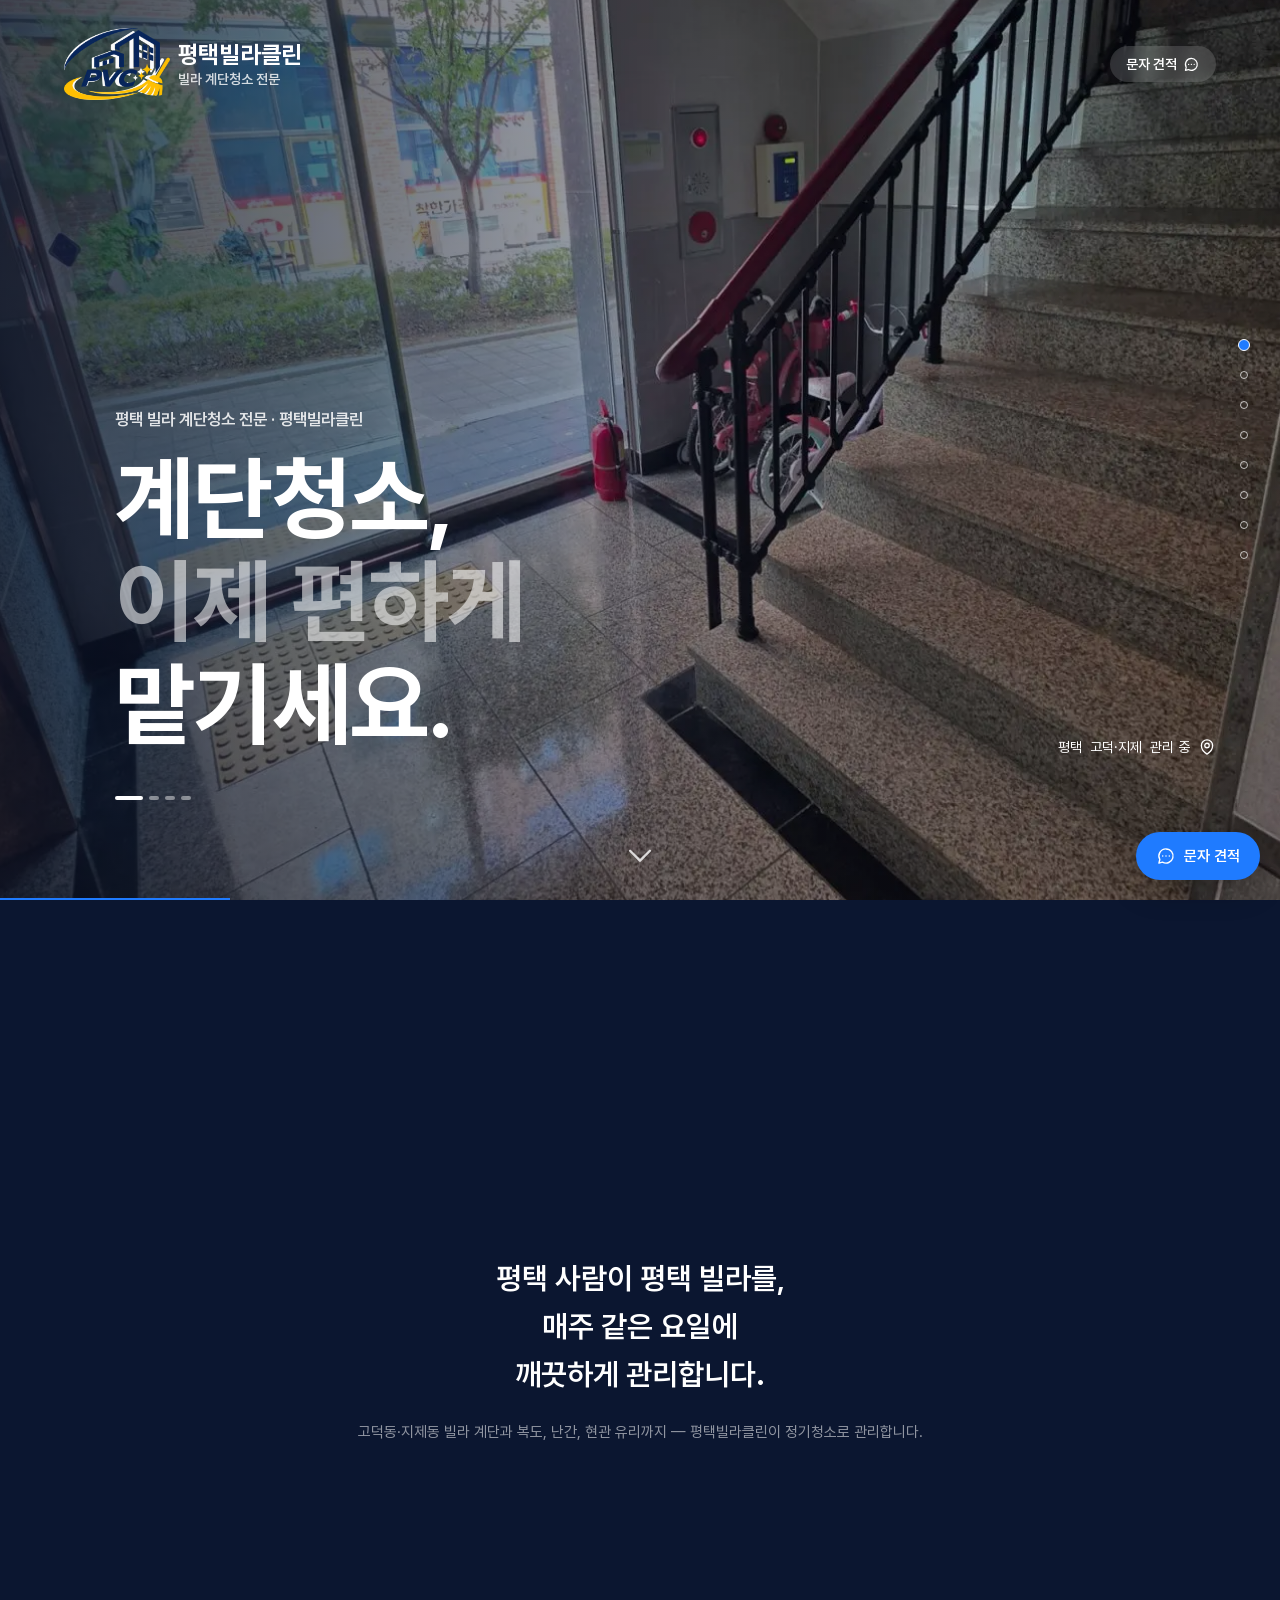
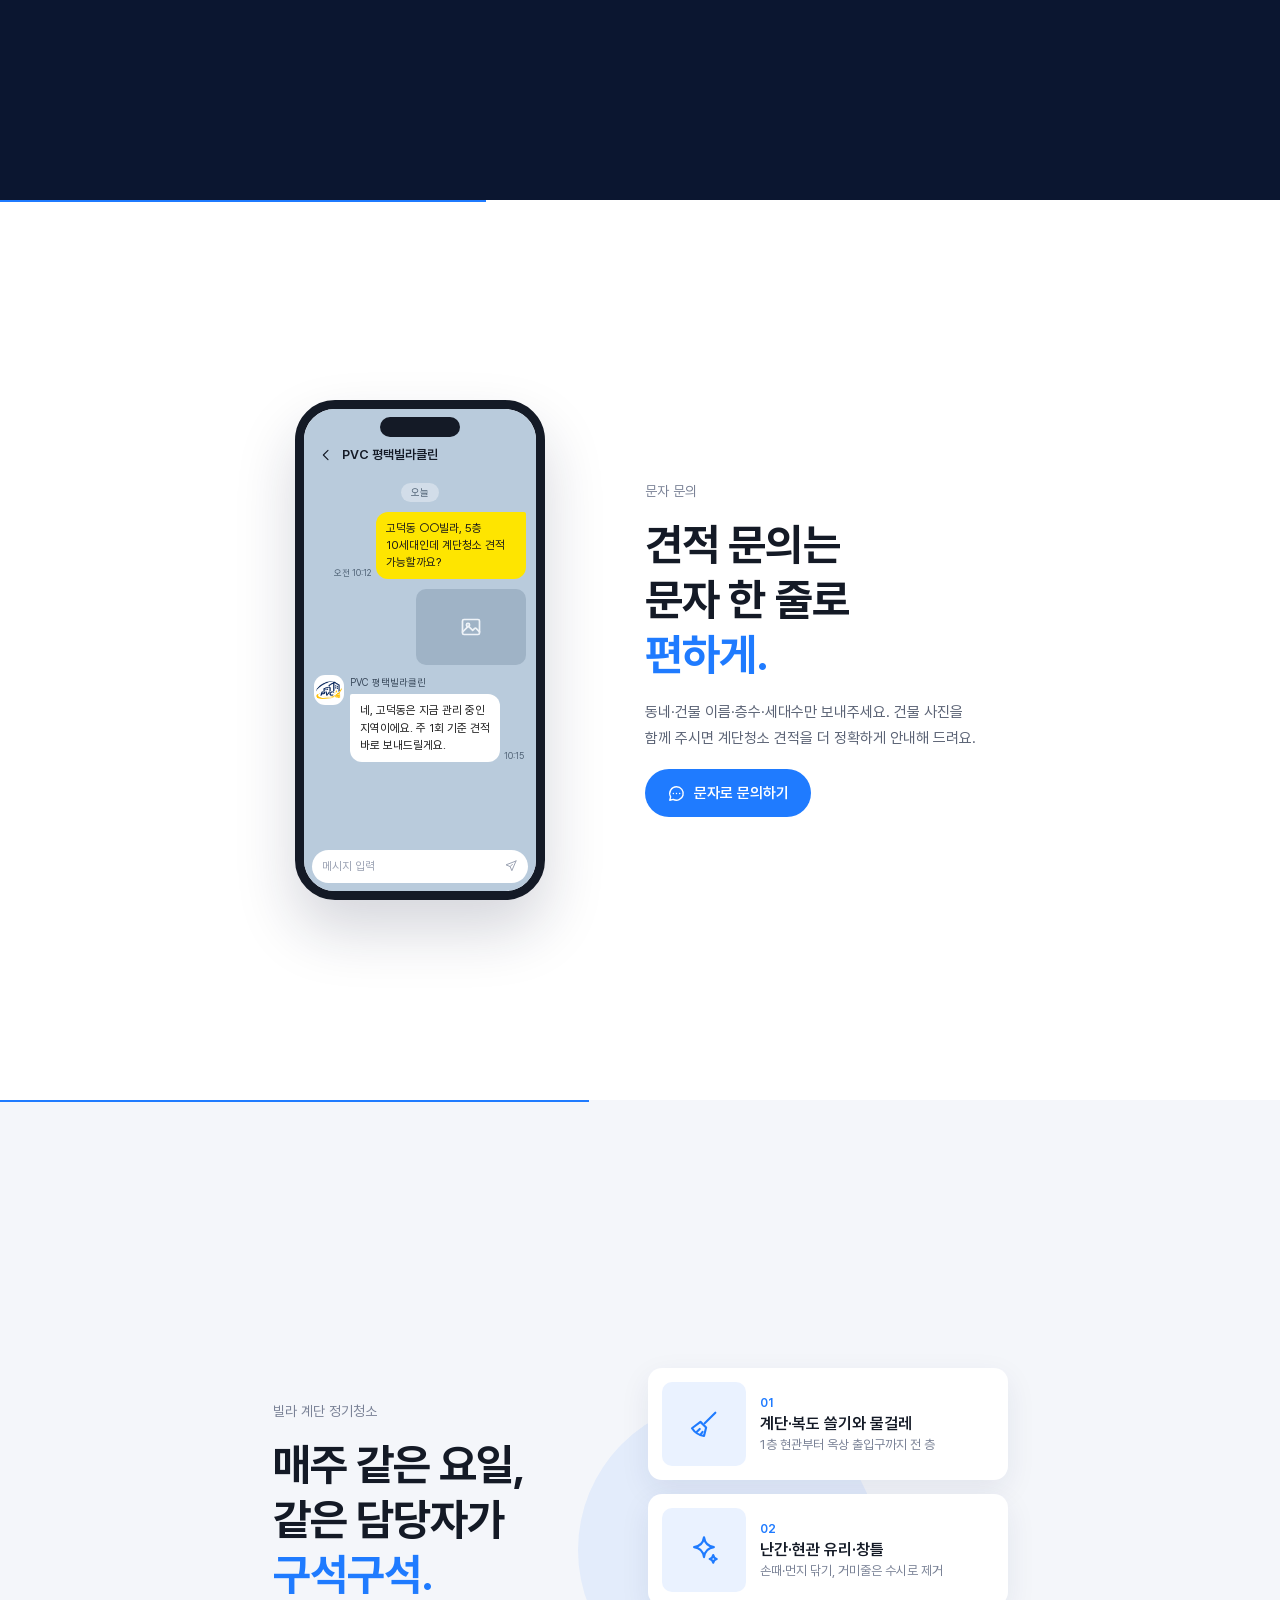
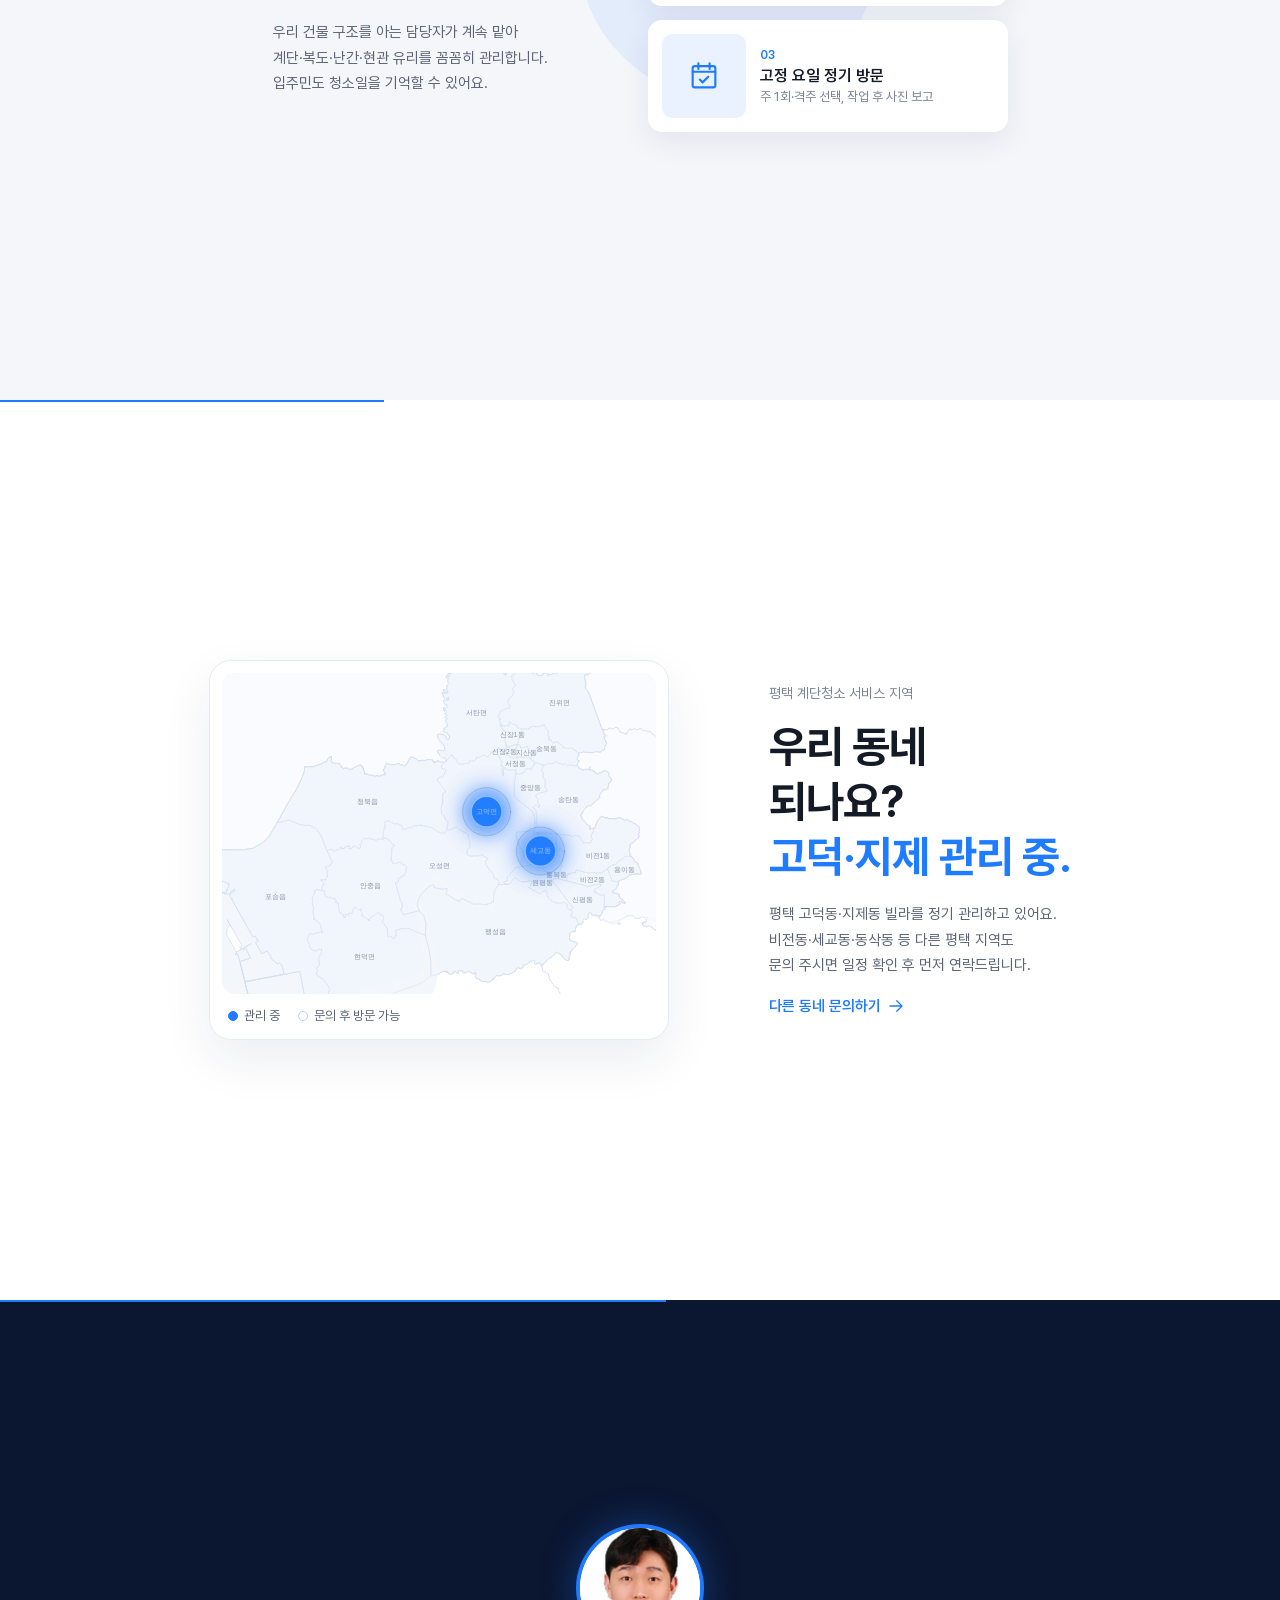
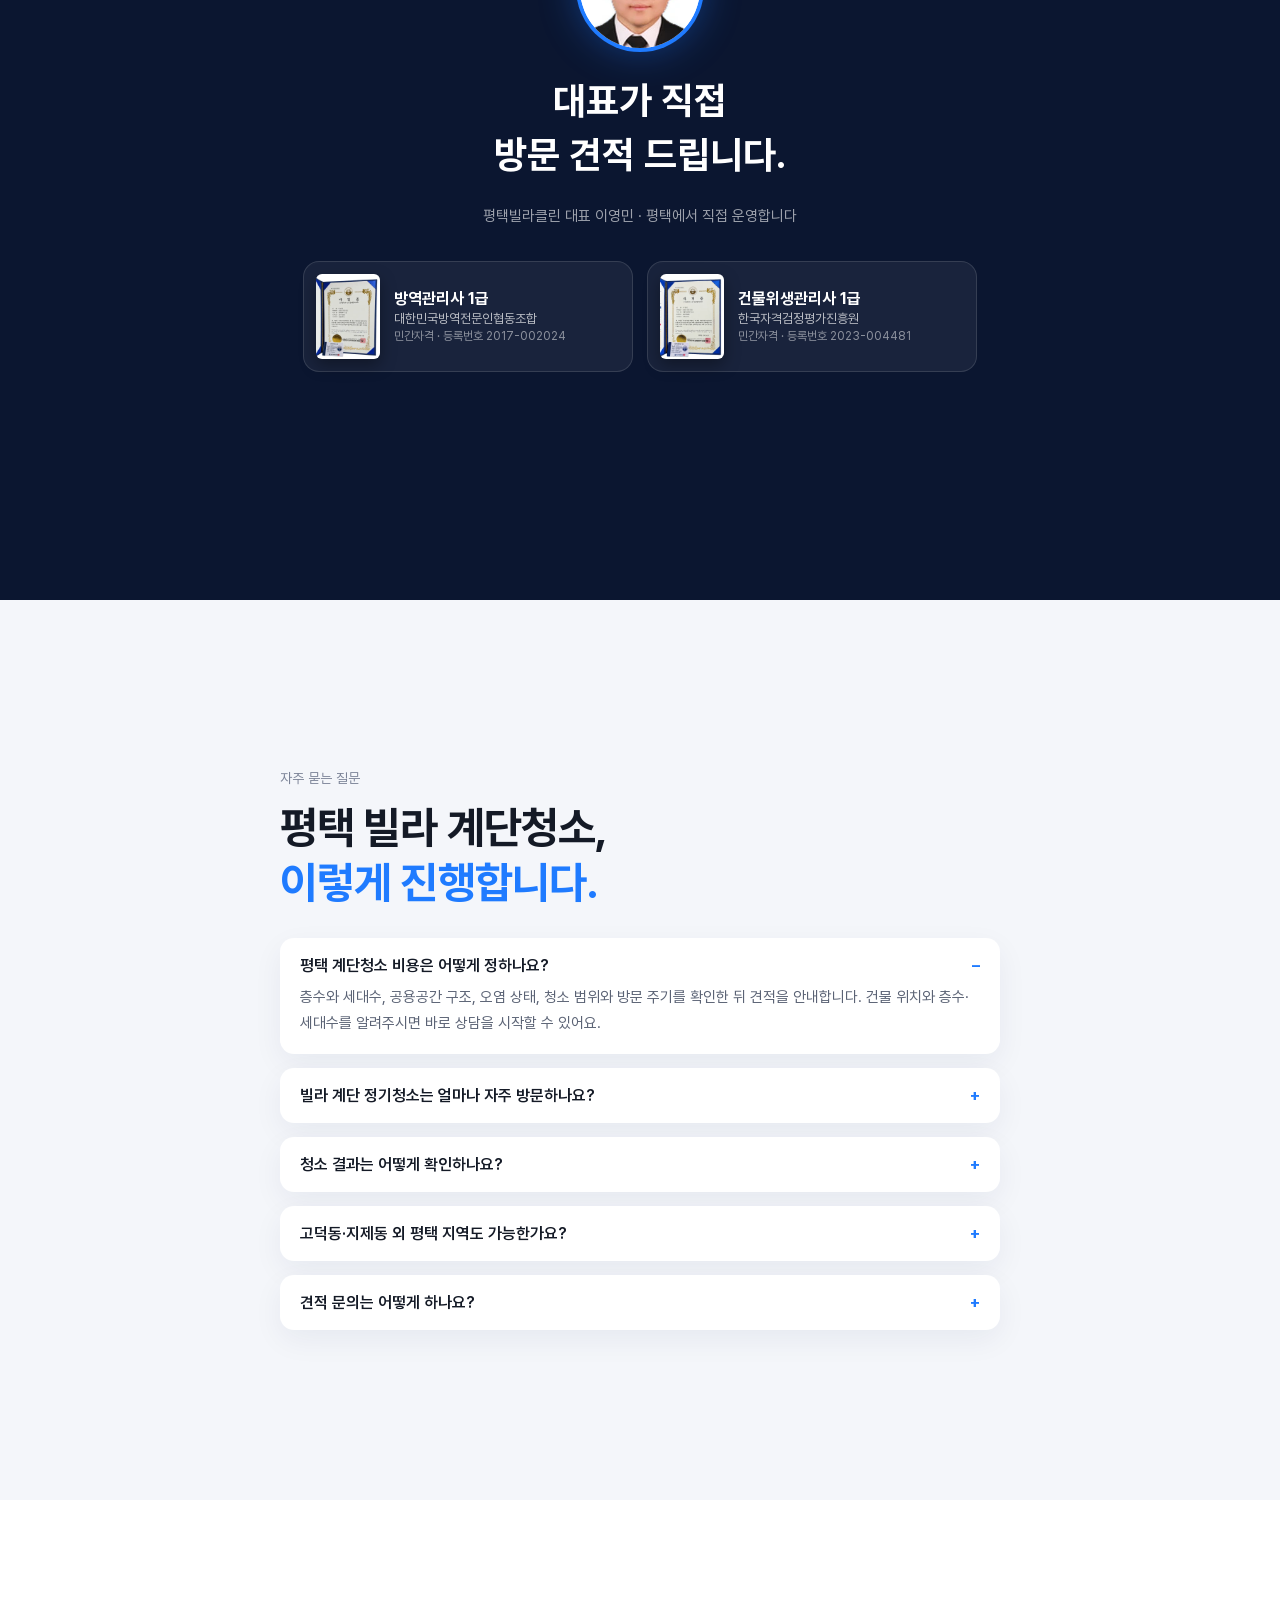
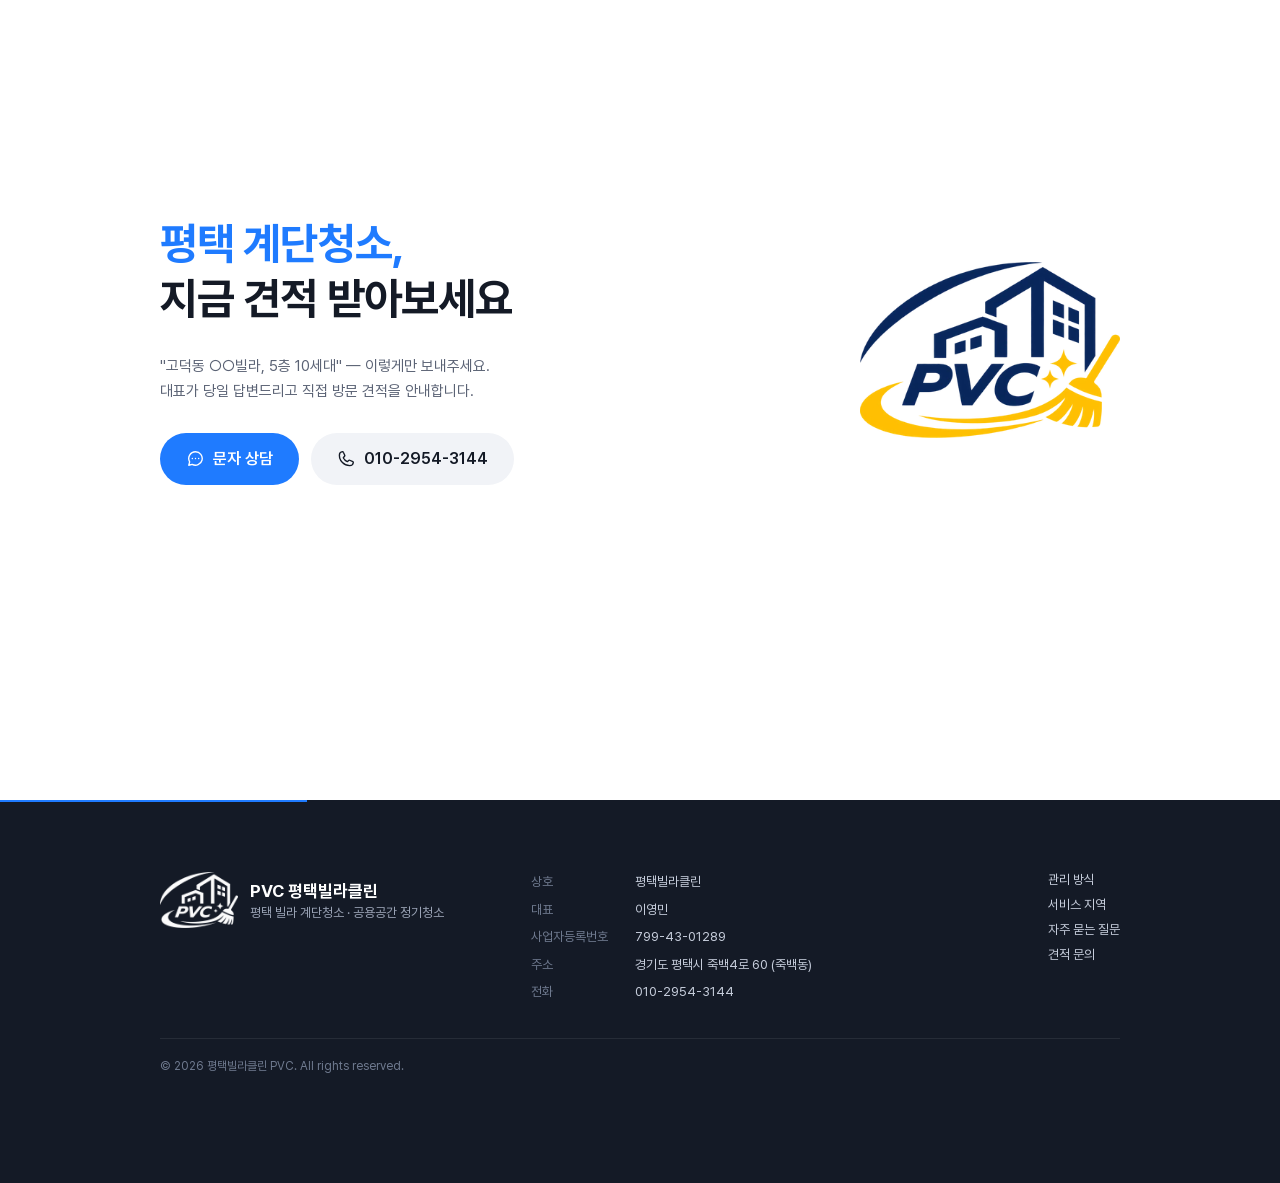
==== commit 68f49d6e: "Replace site logo with new PVC broom logo Use the new white logo on dark sections and footer and the" ====
--- a/index.html
+++ b/index.html
@@ -29,7 +29,7 @@
   <link rel="stylesheet" href="/styles.css" />
   <script src="/site-config.js" defer></script>
   <script src="/app.js" defer></script>
-  <script type="application/ld+json" id="business-schema">{"@context":"https://schema.org","@graph":[{"@type":["Organization","LocalBusiness"],"@id":"https://www.pvclean.kr/#business","name":"평택빌라클린 PVC","alternateName":"PVC 평택빌라클린","url":"https://www.pvclean.kr/","logo":"https://www.pvclean.kr/assets/pvc-logo.png","telephone":"+82-10-2954-3144","founder":{"@type":"Person","name":"이영민","jobTitle":"대표","hasCredential":[{"@type":"EducationalOccupationalCredential","name":"방역관리사 1급","credentialCategory":"민간자격","recognizedBy":{"@type":"Organization","name":"대한민국방역전문인협동조합"}},{"@type":"EducationalOccupationalCredential","name":"건물위생관리사 1급","credentialCategory":"민간자격","recognizedBy":{"@type":"Organization","name":"한국자격검정평가진흥원"}}]},"areaServed":[{"@type":"City","name":"평택시"},{"@type":"Place","name":"평택시 고덕동"},{"@type":"Place","name":"평택시 지제동"}],"description":"평택 고덕동·지제동 빌라 계단 및 공용공간 정기청소","address":{"@type":"PostalAddress","streetAddress":"죽백4로 60","addressLocality":"평택시","addressRegion":"경기도","addressCountry":"KR"},"taxID":"799-43-01289","image":"https://www.pvclean.kr/assets/hero-1.webp"},{"@type":"WebSite","@id":"https://www.pvclean.kr/#website","url":"https://www.pvclean.kr/","name":"평택빌라클린 PVC","inLanguage":"ko-KR","publisher":{"@id":"https://www.pvclean.kr/#business"}},{"@type":"WebPage","@id":"https://www.pvclean.kr/#webpage","url":"https://www.pvclean.kr/","name":"평택 계단청소 | 빌라 계단 정기청소 전문 평택빌라클린 PVC","description":"평택 계단청소 전문 평택빌라클린 PVC. 고덕동·지제동 빌라의 계단·복도·난간·현관 유리를 매주 같은 요일, 같은 담당자가 정기청소하고 작업 사진으로 보고드립니다. 대표 직접 방문 견적 010-2954-3144.","inLanguage":"ko-KR","isPartOf":{"@id":"https://www.pvclean.kr/#website"},"about":{"@id":"https://www.pvclean.kr/#service"}},{"@type":"Service","@id":"https://www.pvclean.kr/#service","name":"평택 빌라 계단 정기청소","serviceType":"빌라 계단 및 공용공간 정기청소","url":"https://www.pvclean.kr/#care","provider":{"@id":"https://www.pvclean.kr/#business"},"areaServed":{"@type":"City","name":"평택시"},"description":"평택 빌라 계단·복도 쓸기와 물걸레 청소, 난간·현관 유리·창틀 관리, 주 1회·격주 고정 요일 정기 방문과 작업 후 사진 보고. 대표가 직접 방문 견적을 안내합니다."},{"@type":"FAQPage","@id":"https://www.pvclean.kr/#faq","mainEntity":[{"@type":"Question","name":"평택 계단청소 비용은 어떻게 정하나요?","acceptedAnswer":{"@type":"Answer","text":"층수와 세대수, 공용공간 구조, 오염 상태, 청소 범위와 방문 주기를 확인한 뒤 견적을 안내합니다. 건물 위치와 층수·세대수를 알려주시면 바로 상담을 시작할 수 있어요."}},{"@type":"Question","name":"빌라 계단 정기청소는 얼마나 자주 방문하나요?","acceptedAnswer":{"@type":"Answer","text":"주 1회 또는 격주 중 선택할 수 있고, 매주 같은 요일에 같은 담당자가 방문합니다. 건물 이용 상황에 맞춰 방문 요일과 세부 범위를 협의합니다."}},{"@type":"Question","name":"청소 결과는 어떻게 확인하나요?","acceptedAnswer":{"@type":"Answer","text":"작업이 끝나면 층별 사진을 건물주나 총무님께 단톡방 또는 문자로 보내드립니다. 현장에 오지 않아도 계단청소 결과를 확인할 수 있어요."}},{"@type":"Question","name":"고덕동·지제동 외 평택 지역도 가능한가요?","acceptedAnswer":{"@type":"Answer","text":"비전동·세교동·동삭동 등 평택시 다른 동네도 건물 위치와 이동 일정에 따라 방문 가능 여부를 상담해 드립니다. 문의 주시면 일정 확인 후 먼저 연락드립니다."}},{"@type":"Question","name":"견적 문의는 어떻게 하나요?","acceptedAnswer":{"@type":"Answer","text":"010-2954-3144로 전화 또는 문자 주세요. 동네·건물 이름·층수·세대수를 보내주시면 당일 답변드리고, 대표가 직접 방문 견적을 안내합니다."}}]}]}</script>
+  <script type="application/ld+json" id="business-schema">{"@context":"https://schema.org","@graph":[{"@type":["Organization","LocalBusiness"],"@id":"https://www.pvclean.kr/#business","name":"평택빌라클린 PVC","alternateName":"PVC 평택빌라클린","url":"https://www.pvclean.kr/","logo":"https://www.pvclean.kr/assets/pvc-logo-v2-color.png","telephone":"+82-10-2954-3144","founder":{"@type":"Person","name":"이영민","jobTitle":"대표","hasCredential":[{"@type":"EducationalOccupationalCredential","name":"방역관리사 1급","credentialCategory":"민간자격","recognizedBy":{"@type":"Organization","name":"대한민국방역전문인협동조합"}},{"@type":"EducationalOccupationalCredential","name":"건물위생관리사 1급","credentialCategory":"민간자격","recognizedBy":{"@type":"Organization","name":"한국자격검정평가진흥원"}}]},"areaServed":[{"@type":"City","name":"평택시"},{"@type":"Place","name":"평택시 고덕동"},{"@type":"Place","name":"평택시 지제동"}],"description":"평택 고덕동·지제동 빌라 계단 및 공용공간 정기청소","address":{"@type":"PostalAddress","streetAddress":"죽백4로 60","addressLocality":"평택시","addressRegion":"경기도","addressCountry":"KR"},"taxID":"799-43-01289","image":"https://www.pvclean.kr/assets/hero-1.webp"},{"@type":"WebSite","@id":"https://www.pvclean.kr/#website","url":"https://www.pvclean.kr/","name":"평택빌라클린 PVC","inLanguage":"ko-KR","publisher":{"@id":"https://www.pvclean.kr/#business"}},{"@type":"WebPage","@id":"https://www.pvclean.kr/#webpage","url":"https://www.pvclean.kr/","name":"평택 계단청소 | 빌라 계단 정기청소 전문 평택빌라클린 PVC","description":"평택 계단청소 전문 평택빌라클린 PVC. 고덕동·지제동 빌라의 계단·복도·난간·현관 유리를 매주 같은 요일, 같은 담당자가 정기청소하고 작업 사진으로 보고드립니다. 대표 직접 방문 견적 010-2954-3144.","inLanguage":"ko-KR","isPartOf":{"@id":"https://www.pvclean.kr/#website"},"about":{"@id":"https://www.pvclean.kr/#service"}},{"@type":"Service","@id":"https://www.pvclean.kr/#service","name":"평택 빌라 계단 정기청소","serviceType":"빌라 계단 및 공용공간 정기청소","url":"https://www.pvclean.kr/#care","provider":{"@id":"https://www.pvclean.kr/#business"},"areaServed":{"@type":"City","name":"평택시"},"description":"평택 빌라 계단·복도 쓸기와 물걸레 청소, 난간·현관 유리·창틀 관리, 주 1회·격주 고정 요일 정기 방문과 작업 후 사진 보고. 대표가 직접 방문 견적을 안내합니다."},{"@type":"FAQPage","@id":"https://www.pvclean.kr/#faq","mainEntity":[{"@type":"Question","name":"평택 계단청소 비용은 어떻게 정하나요?","acceptedAnswer":{"@type":"Answer","text":"층수와 세대수, 공용공간 구조, 오염 상태, 청소 범위와 방문 주기를 확인한 뒤 견적을 안내합니다. 건물 위치와 층수·세대수를 알려주시면 바로 상담을 시작할 수 있어요."}},{"@type":"Question","name":"빌라 계단 정기청소는 얼마나 자주 방문하나요?","acceptedAnswer":{"@type":"Answer","text":"주 1회 또는 격주 중 선택할 수 있고, 매주 같은 요일에 같은 담당자가 방문합니다. 건물 이용 상황에 맞춰 방문 요일과 세부 범위를 협의합니다."}},{"@type":"Question","name":"청소 결과는 어떻게 확인하나요?","acceptedAnswer":{"@type":"Answer","text":"작업이 끝나면 층별 사진을 건물주나 총무님께 단톡방 또는 문자로 보내드립니다. 현장에 오지 않아도 계단청소 결과를 확인할 수 있어요."}},{"@type":"Question","name":"고덕동·지제동 외 평택 지역도 가능한가요?","acceptedAnswer":{"@type":"Answer","text":"비전동·세교동·동삭동 등 평택시 다른 동네도 건물 위치와 이동 일정에 따라 방문 가능 여부를 상담해 드립니다. 문의 주시면 일정 확인 후 먼저 연락드립니다."}},{"@type":"Question","name":"견적 문의는 어떻게 하나요?","acceptedAnswer":{"@type":"Answer","text":"010-2954-3144로 전화 또는 문자 주세요. 동네·건물 이름·층수·세대수를 보내주시면 당일 답변드리고, 대표가 직접 방문 견적을 안내합니다."}}]}]}</script>
 </head>
 <body>
   <svg width="0" height="0" style="position:absolute" aria-hidden="true">
@@ -50,9 +50,9 @@
 
   <header class="site-header" id="site-header">
     <a class="brand" href="#home" aria-label="평택빌라클린 PVC 홈">
-      <img class="brand-logo-white" src="/assets/pvc-logo.png" width="211" height="168" alt="" />
-      <img class="brand-logo-color" src="/assets/pvc-logo-color.webp" width="400" height="318" alt="" />
-      <span class="brand-text"><span class="brand-name">PVC</span><span class="brand-sub">평택빌라클린</span></span>
+      <img class="brand-logo-white" src="/assets/pvc-logo-v2-white.webp" width="360" height="260" alt="" />
+      <img class="brand-logo-color" src="/assets/pvc-logo-v2-color.webp" width="360" height="244" alt="" />
+      <span class="brand-text"><span class="brand-name">평택빌라클린</span><span class="brand-sub">빌라 계단청소 전문</span></span>
     </a>
     <a class="pill-glass" data-contact="quote" href="#contact"><span data-quote-short>카톡 견적</span><svg class="icon"><use href="#i-chat"/></svg></a>
   </header>
@@ -89,7 +89,7 @@
               <div class="chat-me"><span class="chat-time">오전 10:12</span><div class="bubble bubble-me">고덕동 ○○빌라, 5층 10세대인데 계단청소 견적 가능할까요?</div></div>
               <div class="chat-me"><div class="chat-photo"><svg class="icon"><use href="#i-image"/></svg></div></div>
               <div class="chat-them">
-                <img src="/assets/pvc-logo-color.webp" alt="" />
+                <img src="/assets/pvc-logo-v2-color.webp" alt="" />
                 <div><span class="chat-name">PVC 평택빌라클린</span><div class="chat-line"><div class="bubble">네, 고덕동은 지금 관리 중인 지역이에요. 주 1회 기준 견적 바로 보내드릴게요.</div><span class="chat-time">10:15</span></div></div>
               </div>
             </div>
@@ -203,14 +203,14 @@
             <a class="btn btn-gray btn-lg" data-contact="phone" href="tel:01029543144"><svg class="icon"><use href="#i-phone"/></svg><span data-phone-label>010-2954-3144</span></a>
           </div>
         </div>
-        <img class="contact-logo" src="/assets/pvc-logo-color.webp" width="400" height="318" alt="" />
+        <img class="contact-logo" src="/assets/pvc-logo-v2-color.webp" width="360" height="244" alt="평택빌라클린 PVC 로고" />
       </div>
     </section>
 
     <footer class="footer snap-end">
       <div class="footer-inner">
         <div class="footer-brand">
-          <img src="/assets/pvc-logo.png" width="211" height="168" alt="" />
+          <img src="/assets/pvc-logo-v2-white.webp" width="360" height="260" alt="" />
           <div>
             <strong>PVC 평택빌라클린</strong>
             <p>평택 빌라 계단청소 · 공용공간 정기청소</p>
--- a/styles.css
+++ b/styles.css
@@ -84,15 +84,15 @@
 .brand { display: flex; align-items: center; gap: 14px; color: #fff; transition: color .4s ease; }
 .brand:hover { color: #fff; }
 .on-light .brand:hover { color: var(--ink); }
-.brand img { height: clamp(48px, 6vw, 64px); width: auto; transition: opacity .4s ease; }
+.brand img { height: clamp(52px, 6.4vw, 72px); width: auto; transition: opacity .4s ease; }
 .brand .brand-logo-color { position: absolute; opacity: 0; }
 .on-light .brand { color: var(--ink); }
 .on-light .brand .brand-logo-white { opacity: 0; }
 .on-light .brand .brand-logo-color { position: static; opacity: 1; }
 .on-light .brand .brand-logo-white { position: absolute; }
 .brand-text { display: flex; flex-direction: column; gap: 2px; line-height: 1.15; }
-.brand-name { font-size: clamp(22px, 2.4vw, 28px); font-weight: 700; letter-spacing: -0.01em; }
-.brand-sub { font-size: clamp(14px, 1.3vw, 16px); font-weight: 600; opacity: .8; }
+.brand-name { font-size: clamp(19px, 2vw, 24px); font-weight: 700; letter-spacing: -0.01em; }
+.brand-sub { font-size: clamp(12.5px, 1.1vw, 14px); font-weight: 600; opacity: .8; }
 .pill-glass { display: flex; align-items: center; gap: 6px; padding: 10px 16px; border-radius: 999px; background: rgba(255,255,255,.14); color: #fff; font-size: 14px; font-weight: 600; backdrop-filter: blur(6px); -webkit-backdrop-filter: blur(6px); }
 .pill-glass:hover { color: #fff; background: rgba(255,255,255,.22); }
 .pill-glass { transition: opacity .4s ease; }
@@ -128,7 +128,7 @@
 .chat-photo { width: 110px; height: 76px; border-radius: 10px; background: #9fb3c6; display: flex; align-items: center; justify-content: center; color: #eef3f8; }
 .chat-photo .icon { width: 24px; height: 24px; }
 .chat-them { display: flex; gap: 6px; align-items: flex-start; }
-.chat-them img { width: 30px; height: 30px; border-radius: 11px; background: #fff; object-fit: contain; padding: 3px; flex: none; }
+.chat-them img { width: 30px; height: 30px; border-radius: 11px; background: #fff; object-fit: contain; padding: 2px; flex: none; }
 .chat-name { display: block; font-size: 10px; color: #3a4a5c; margin-bottom: 4px; }
 .chat-line { display: flex; align-items: flex-end; gap: 4px; }
 .chat-input { margin: 8px; padding: 8px 10px; border-radius: 999px; background: #fff; display: flex; justify-content: space-between; align-items: center; color: #9aa1b2; }
@@ -213,14 +213,14 @@
 
 /* Contact */
 .cta-row { display: flex; flex-wrap: wrap; gap: 12px; }
-.contact-logo { width: clamp(140px, 18vw, 200px); height: auto; opacity: .95; }
+.contact-logo { width: clamp(180px, 22vw, 260px); height: auto; }
 
 /* Footer */
 .footer { position: relative; background: var(--ink); color: #9aa3b5; padding: clamp(48px, 6vw, 72px) var(--gutter) 110px; }
 .footer::before { content: ""; position: absolute; left: 0; top: 0; width: 24%; height: 2px; background: var(--blue); }
 .footer-inner { width: 100%; max-width: 960px; margin: 0 auto; display: grid; grid-template-columns: 1.1fr 1.6fr auto; gap: 36px 48px; align-items: start; }
 .footer-brand { display: flex; align-items: center; gap: 12px; }
-.footer-brand img { height: 44px; width: auto; }
+.footer-brand img { height: 56px; width: auto; }
 .footer-brand strong { display: block; color: #fff; font-size: 17px; font-weight: 700; }
 .footer-brand p { margin-top: 4px; font-size: 13px; }
 .footer-info { margin: 0; display: grid; gap: 8px; font-size: 13px; line-height: 1.5; }
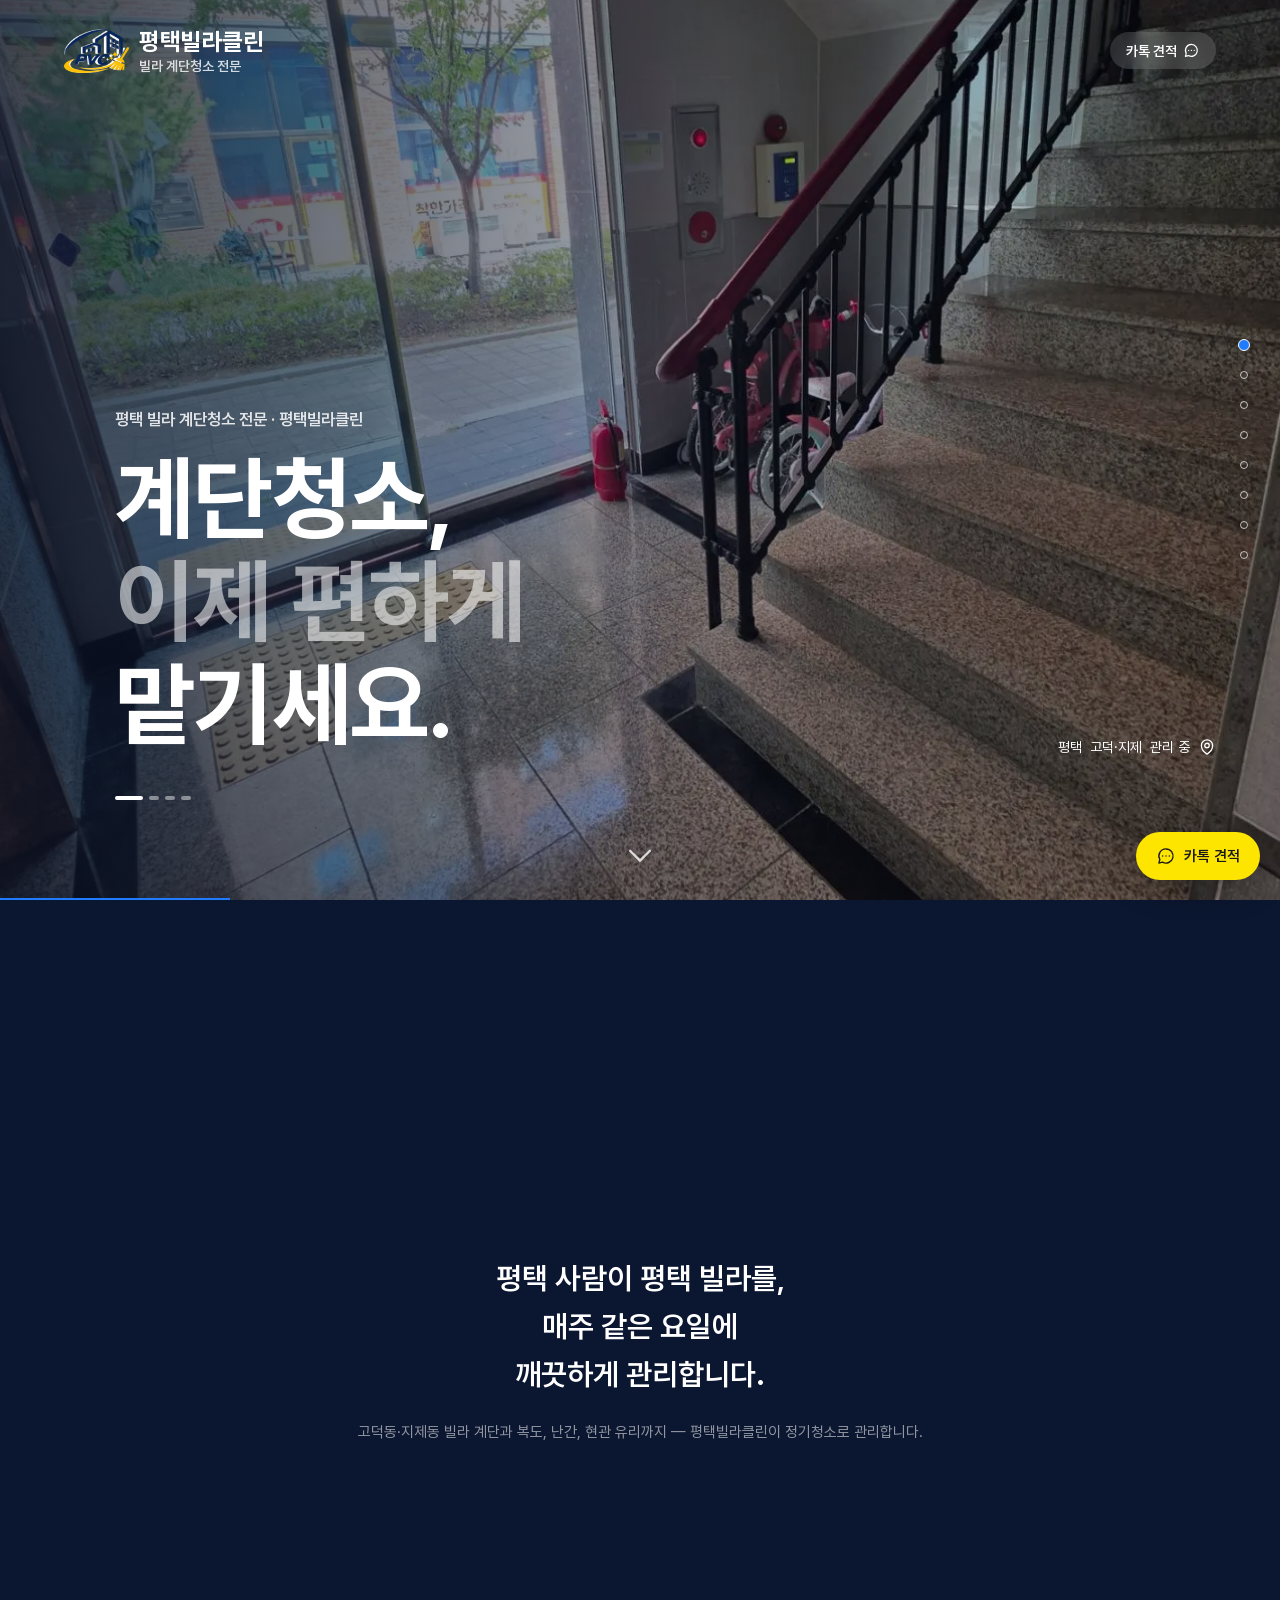
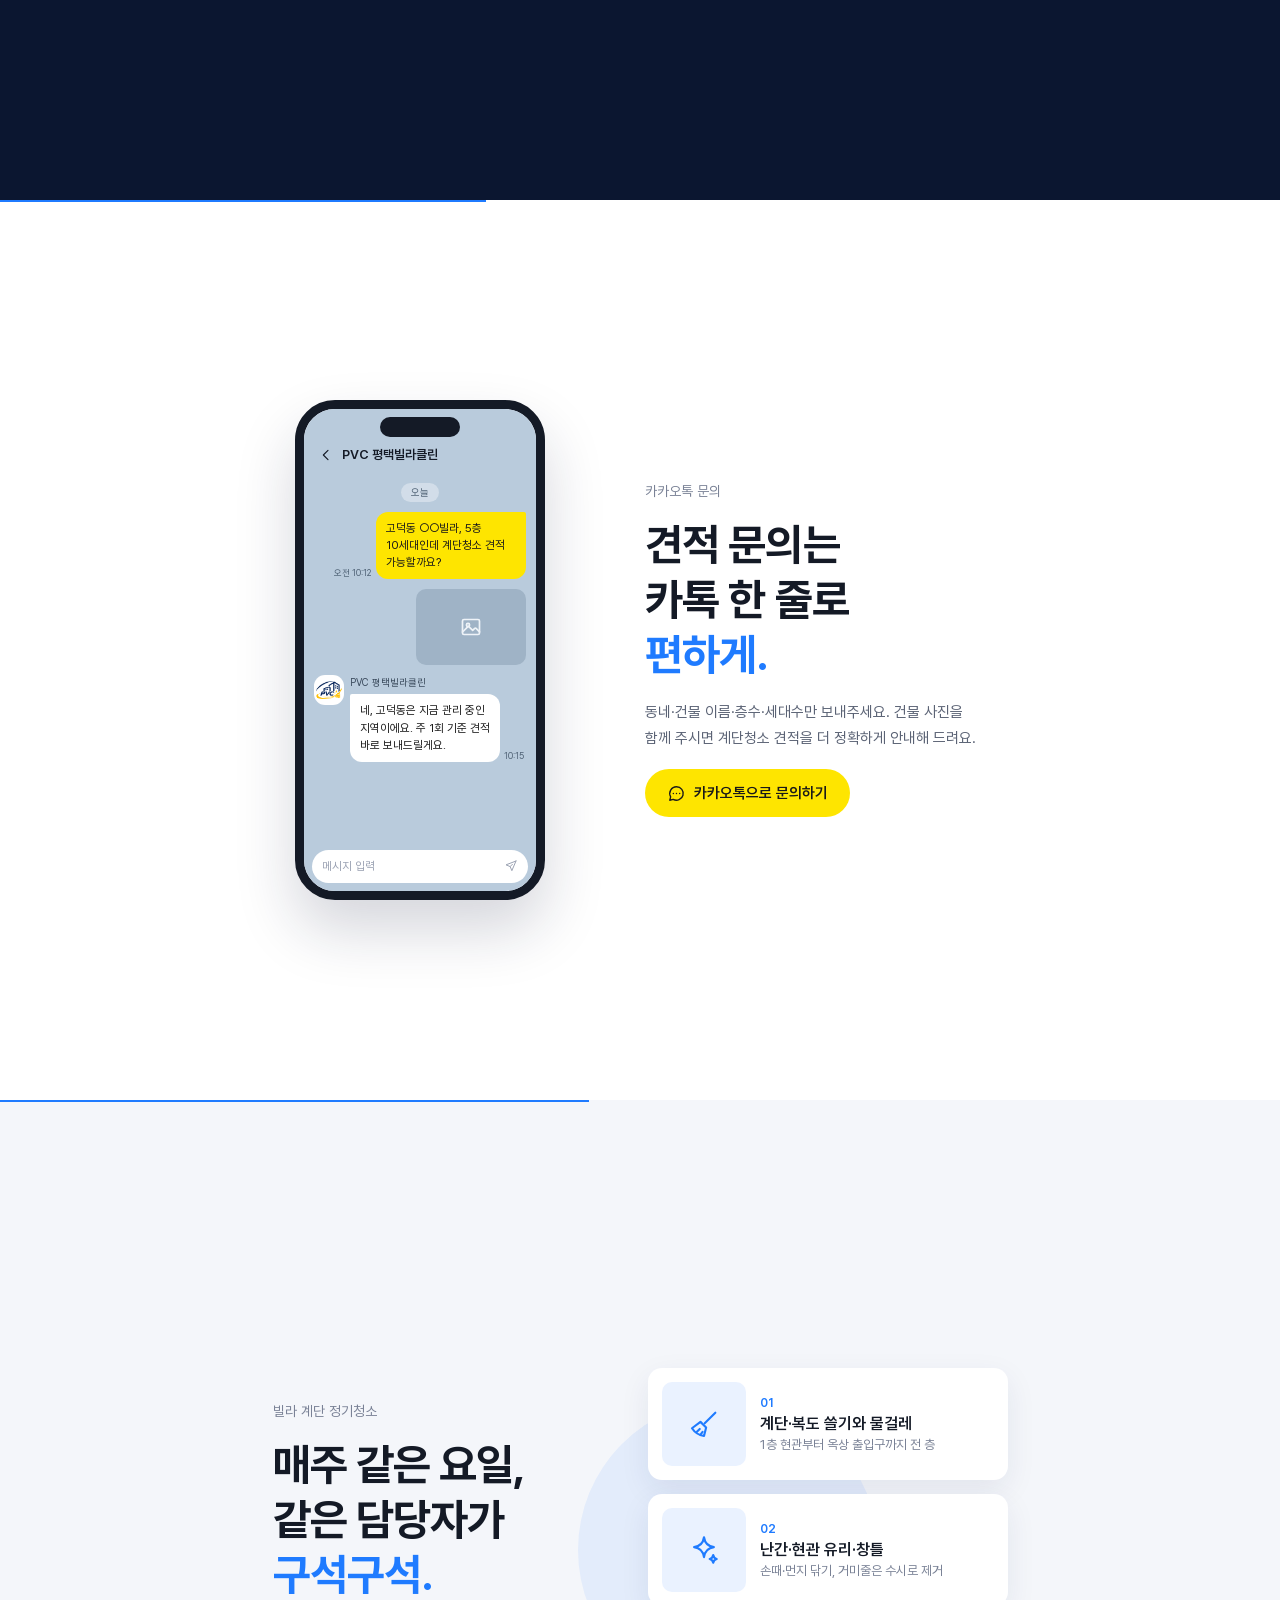
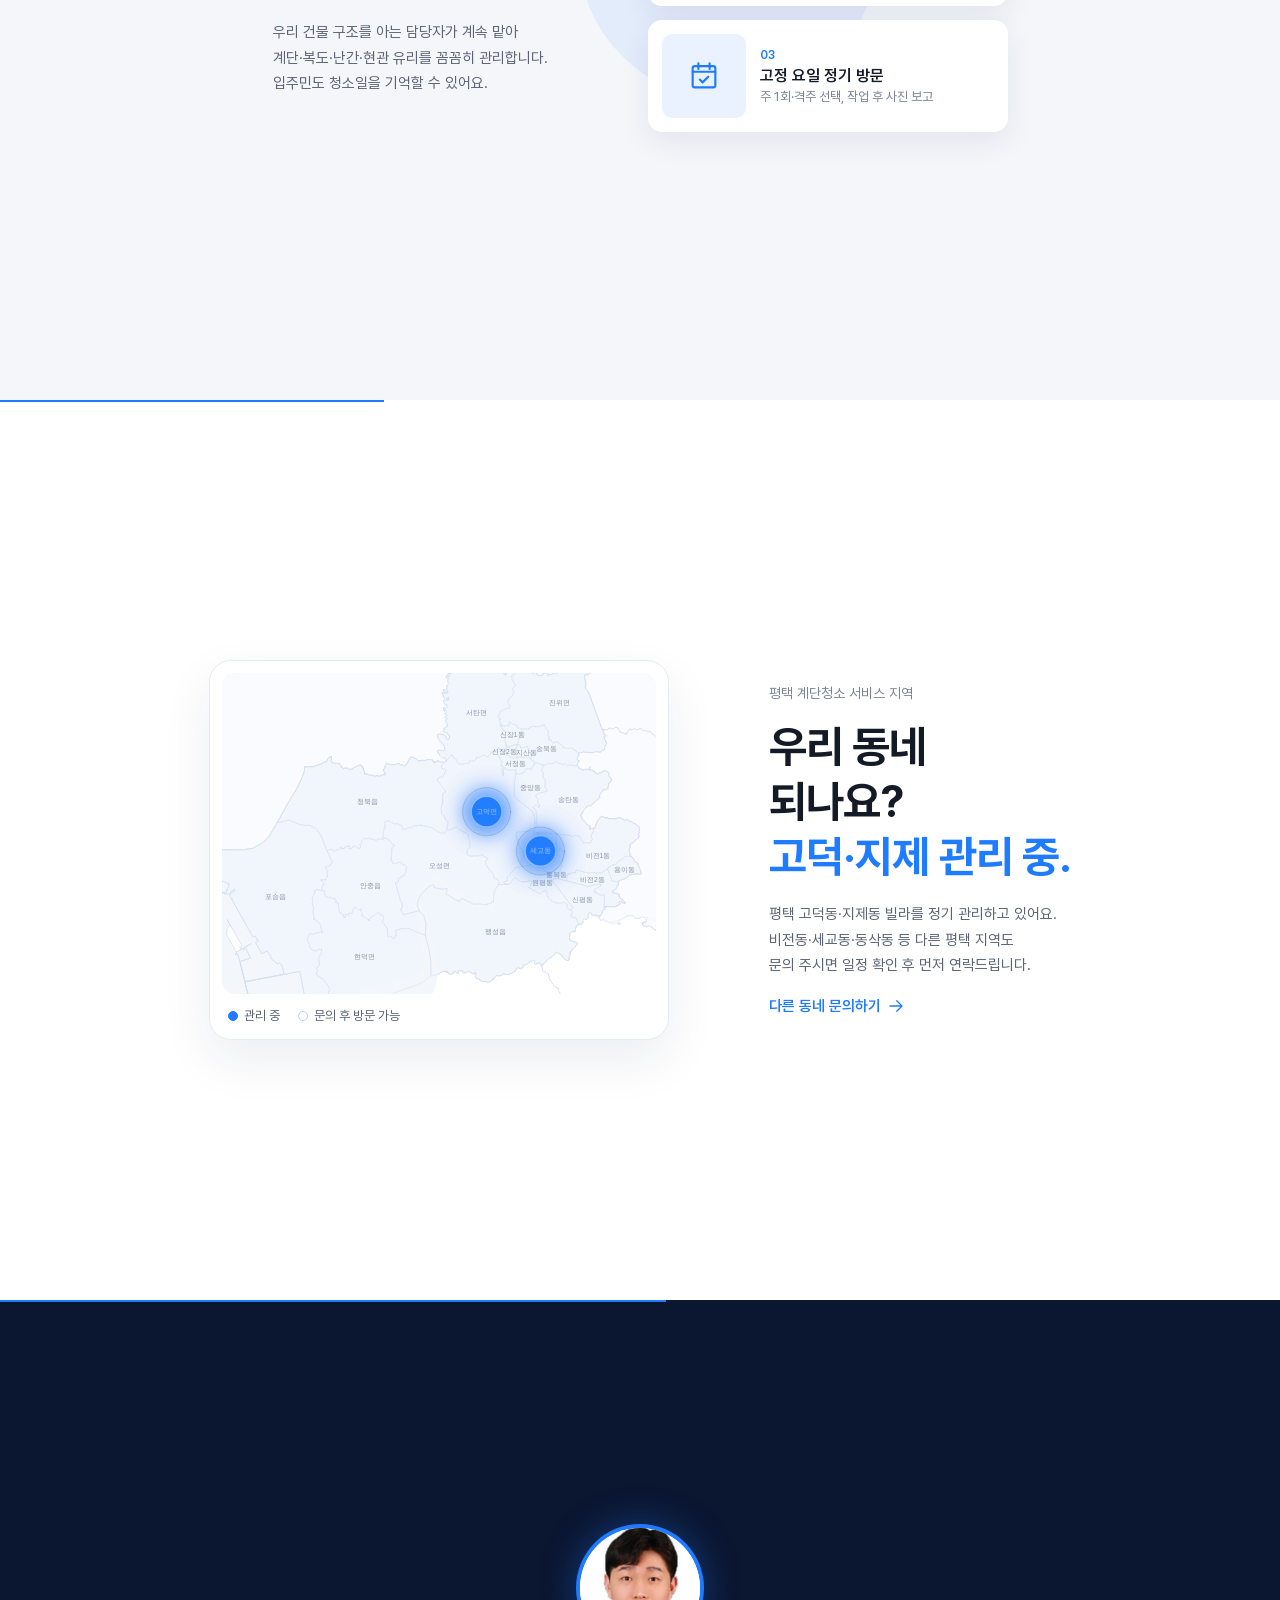
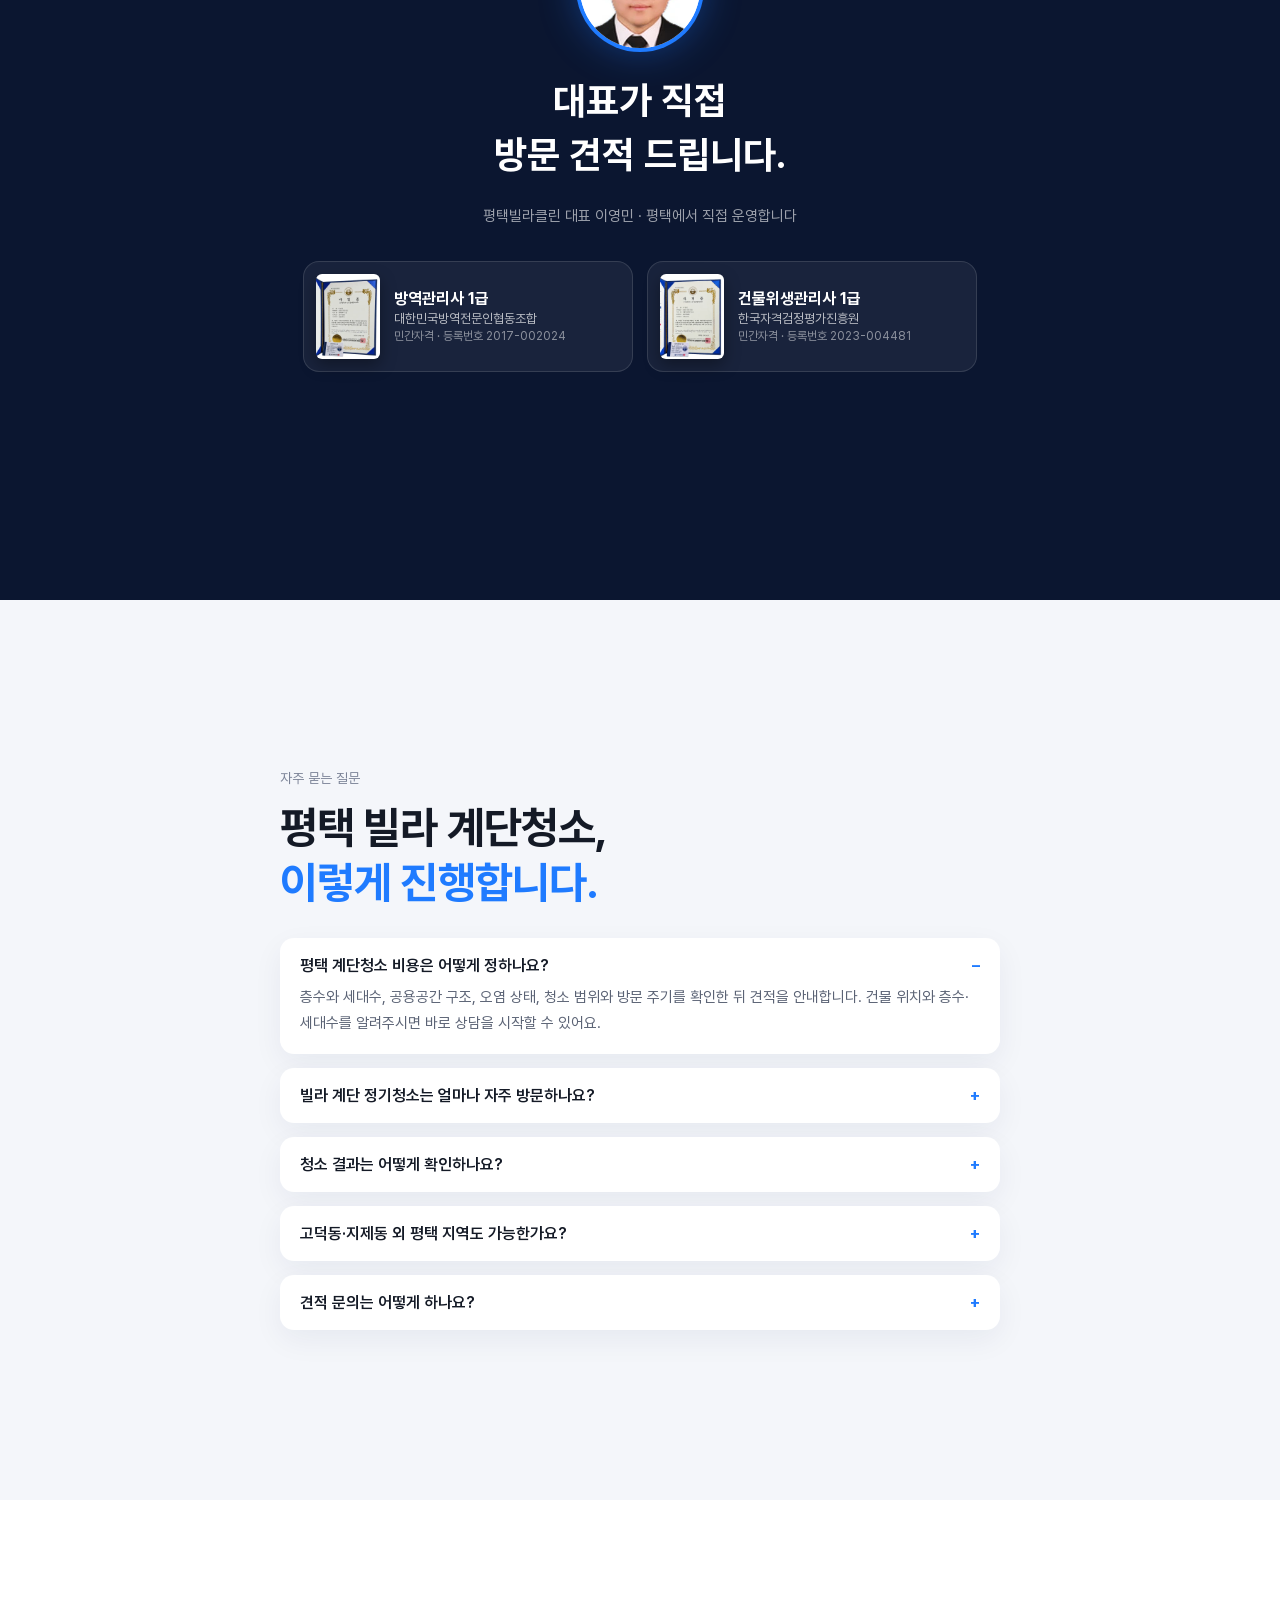
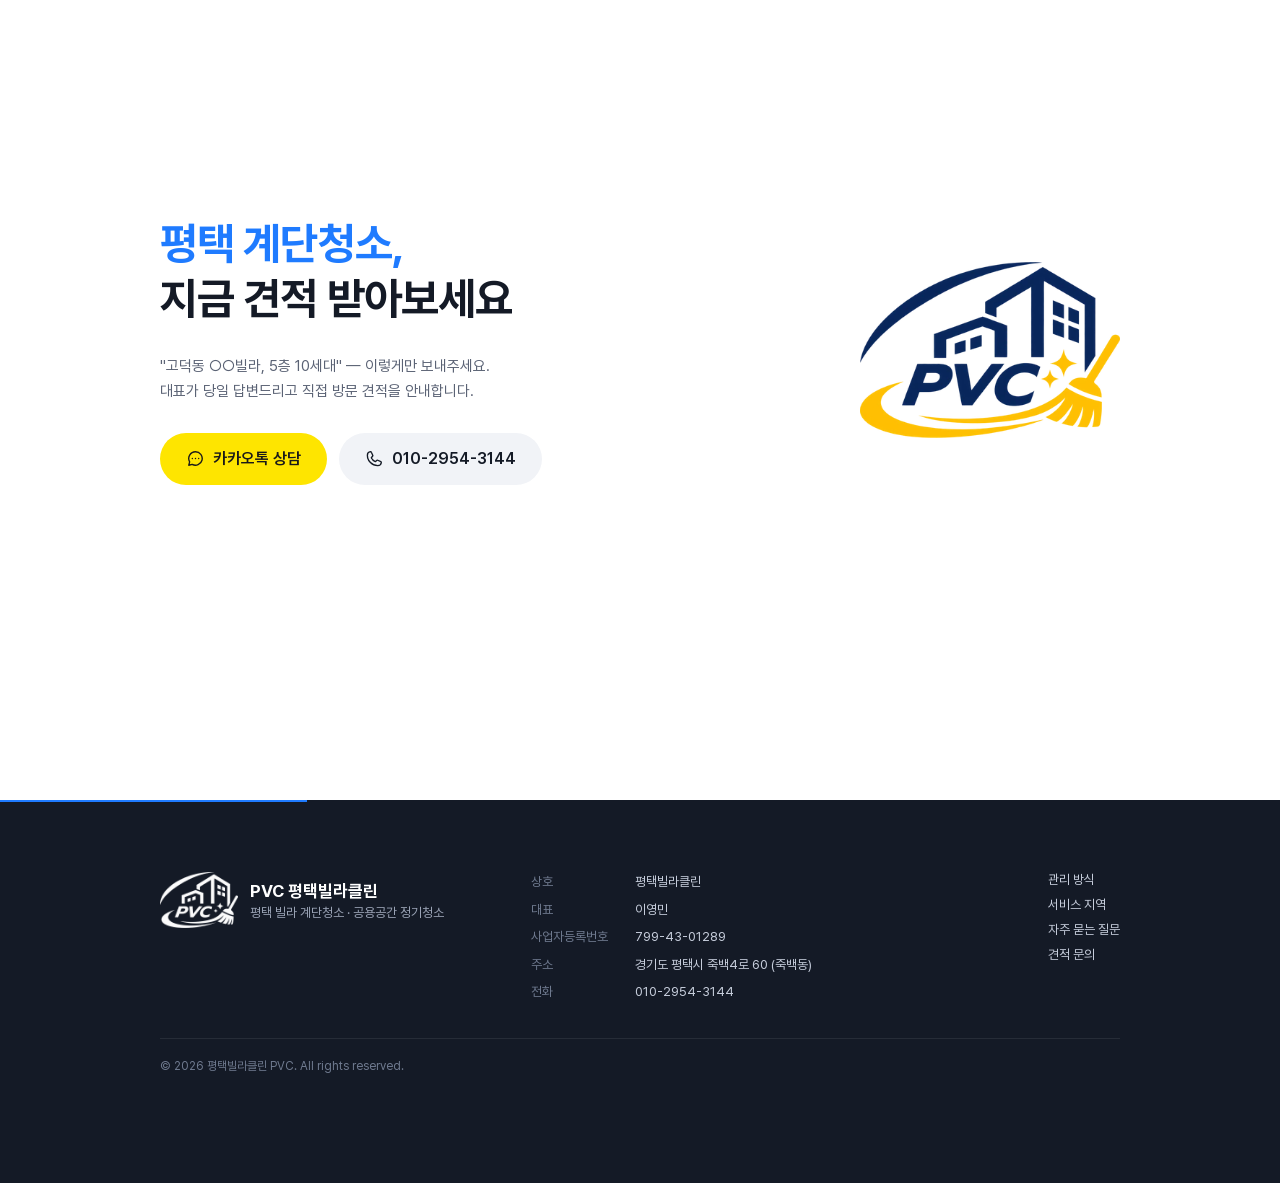
==== commit 122cefc3: "Connect quote buttons to KakaoTalk channel Set the KakaoTalk channel URL so every quote button opens" ====
--- a/index.html
+++ b/index.html
@@ -29,7 +29,7 @@
   <link rel="stylesheet" href="/styles.css" />
   <script src="/site-config.js" defer></script>
   <script src="/app.js" defer></script>
-  <script type="application/ld+json" id="business-schema">{"@context":"https://schema.org","@graph":[{"@type":["Organization","LocalBusiness"],"@id":"https://www.pvclean.kr/#business","name":"평택빌라클린 PVC","alternateName":"PVC 평택빌라클린","url":"https://www.pvclean.kr/","logo":"https://www.pvclean.kr/assets/pvc-logo-v2-color.png","telephone":"+82-10-2954-3144","founder":{"@type":"Person","name":"이영민","jobTitle":"대표","hasCredential":[{"@type":"EducationalOccupationalCredential","name":"방역관리사 1급","credentialCategory":"민간자격","recognizedBy":{"@type":"Organization","name":"대한민국방역전문인협동조합"}},{"@type":"EducationalOccupationalCredential","name":"건물위생관리사 1급","credentialCategory":"민간자격","recognizedBy":{"@type":"Organization","name":"한국자격검정평가진흥원"}}]},"areaServed":[{"@type":"City","name":"평택시"},{"@type":"Place","name":"평택시 고덕동"},{"@type":"Place","name":"평택시 지제동"}],"description":"평택 고덕동·지제동 빌라 계단 및 공용공간 정기청소","address":{"@type":"PostalAddress","streetAddress":"죽백4로 60","addressLocality":"평택시","addressRegion":"경기도","addressCountry":"KR"},"taxID":"799-43-01289","image":"https://www.pvclean.kr/assets/hero-1.webp"},{"@type":"WebSite","@id":"https://www.pvclean.kr/#website","url":"https://www.pvclean.kr/","name":"평택빌라클린 PVC","inLanguage":"ko-KR","publisher":{"@id":"https://www.pvclean.kr/#business"}},{"@type":"WebPage","@id":"https://www.pvclean.kr/#webpage","url":"https://www.pvclean.kr/","name":"평택 계단청소 | 빌라 계단 정기청소 전문 평택빌라클린 PVC","description":"평택 계단청소 전문 평택빌라클린 PVC. 고덕동·지제동 빌라의 계단·복도·난간·현관 유리를 매주 같은 요일, 같은 담당자가 정기청소하고 작업 사진으로 보고드립니다. 대표 직접 방문 견적 010-2954-3144.","inLanguage":"ko-KR","isPartOf":{"@id":"https://www.pvclean.kr/#website"},"about":{"@id":"https://www.pvclean.kr/#service"}},{"@type":"Service","@id":"https://www.pvclean.kr/#service","name":"평택 빌라 계단 정기청소","serviceType":"빌라 계단 및 공용공간 정기청소","url":"https://www.pvclean.kr/#care","provider":{"@id":"https://www.pvclean.kr/#business"},"areaServed":{"@type":"City","name":"평택시"},"description":"평택 빌라 계단·복도 쓸기와 물걸레 청소, 난간·현관 유리·창틀 관리, 주 1회·격주 고정 요일 정기 방문과 작업 후 사진 보고. 대표가 직접 방문 견적을 안내합니다."},{"@type":"FAQPage","@id":"https://www.pvclean.kr/#faq","mainEntity":[{"@type":"Question","name":"평택 계단청소 비용은 어떻게 정하나요?","acceptedAnswer":{"@type":"Answer","text":"층수와 세대수, 공용공간 구조, 오염 상태, 청소 범위와 방문 주기를 확인한 뒤 견적을 안내합니다. 건물 위치와 층수·세대수를 알려주시면 바로 상담을 시작할 수 있어요."}},{"@type":"Question","name":"빌라 계단 정기청소는 얼마나 자주 방문하나요?","acceptedAnswer":{"@type":"Answer","text":"주 1회 또는 격주 중 선택할 수 있고, 매주 같은 요일에 같은 담당자가 방문합니다. 건물 이용 상황에 맞춰 방문 요일과 세부 범위를 협의합니다."}},{"@type":"Question","name":"청소 결과는 어떻게 확인하나요?","acceptedAnswer":{"@type":"Answer","text":"작업이 끝나면 층별 사진을 건물주나 총무님께 단톡방 또는 문자로 보내드립니다. 현장에 오지 않아도 계단청소 결과를 확인할 수 있어요."}},{"@type":"Question","name":"고덕동·지제동 외 평택 지역도 가능한가요?","acceptedAnswer":{"@type":"Answer","text":"비전동·세교동·동삭동 등 평택시 다른 동네도 건물 위치와 이동 일정에 따라 방문 가능 여부를 상담해 드립니다. 문의 주시면 일정 확인 후 먼저 연락드립니다."}},{"@type":"Question","name":"견적 문의는 어떻게 하나요?","acceptedAnswer":{"@type":"Answer","text":"010-2954-3144로 전화 또는 문자 주세요. 동네·건물 이름·층수·세대수를 보내주시면 당일 답변드리고, 대표가 직접 방문 견적을 안내합니다."}}]}]}</script>
+  <script type="application/ld+json" id="business-schema">{"@context":"https://schema.org","@graph":[{"@type":["Organization","LocalBusiness"],"@id":"https://www.pvclean.kr/#business","name":"평택빌라클린 PVC","alternateName":"PVC 평택빌라클린","url":"https://www.pvclean.kr/","logo":"https://www.pvclean.kr/assets/pvc-logo-v2-color.png","telephone":"+82-10-2954-3144","founder":{"@type":"Person","name":"이영민","jobTitle":"대표","hasCredential":[{"@type":"EducationalOccupationalCredential","name":"방역관리사 1급","credentialCategory":"민간자격","recognizedBy":{"@type":"Organization","name":"대한민국방역전문인협동조합"}},{"@type":"EducationalOccupationalCredential","name":"건물위생관리사 1급","credentialCategory":"민간자격","recognizedBy":{"@type":"Organization","name":"한국자격검정평가진흥원"}}]},"areaServed":[{"@type":"City","name":"평택시"},{"@type":"Place","name":"평택시 고덕동"},{"@type":"Place","name":"평택시 지제동"}],"description":"평택 고덕동·지제동 빌라 계단 및 공용공간 정기청소","address":{"@type":"PostalAddress","streetAddress":"죽백4로 60","addressLocality":"평택시","addressRegion":"경기도","addressCountry":"KR"},"taxID":"799-43-01289","image":"https://www.pvclean.kr/assets/hero-1.webp","sameAs":["https://pf.kakao.com/_xedxdWX"]},{"@type":"WebSite","@id":"https://www.pvclean.kr/#website","url":"https://www.pvclean.kr/","name":"평택빌라클린 PVC","inLanguage":"ko-KR","publisher":{"@id":"https://www.pvclean.kr/#business"}},{"@type":"WebPage","@id":"https://www.pvclean.kr/#webpage","url":"https://www.pvclean.kr/","name":"평택 계단청소 | 빌라 계단 정기청소 전문 평택빌라클린 PVC","description":"평택 계단청소 전문 평택빌라클린 PVC. 고덕동·지제동 빌라의 계단·복도·난간·현관 유리를 매주 같은 요일, 같은 담당자가 정기청소하고 작업 사진으로 보고드립니다. 대표 직접 방문 견적 010-2954-3144.","inLanguage":"ko-KR","isPartOf":{"@id":"https://www.pvclean.kr/#website"},"about":{"@id":"https://www.pvclean.kr/#service"}},{"@type":"Service","@id":"https://www.pvclean.kr/#service","name":"평택 빌라 계단 정기청소","serviceType":"빌라 계단 및 공용공간 정기청소","url":"https://www.pvclean.kr/#care","provider":{"@id":"https://www.pvclean.kr/#business"},"areaServed":{"@type":"City","name":"평택시"},"description":"평택 빌라 계단·복도 쓸기와 물걸레 청소, 난간·현관 유리·창틀 관리, 주 1회·격주 고정 요일 정기 방문과 작업 후 사진 보고. 대표가 직접 방문 견적을 안내합니다."},{"@type":"FAQPage","@id":"https://www.pvclean.kr/#faq","mainEntity":[{"@type":"Question","name":"평택 계단청소 비용은 어떻게 정하나요?","acceptedAnswer":{"@type":"Answer","text":"층수와 세대수, 공용공간 구조, 오염 상태, 청소 범위와 방문 주기를 확인한 뒤 견적을 안내합니다. 건물 위치와 층수·세대수를 알려주시면 바로 상담을 시작할 수 있어요."}},{"@type":"Question","name":"빌라 계단 정기청소는 얼마나 자주 방문하나요?","acceptedAnswer":{"@type":"Answer","text":"주 1회 또는 격주 중 선택할 수 있고, 매주 같은 요일에 같은 담당자가 방문합니다. 건물 이용 상황에 맞춰 방문 요일과 세부 범위를 협의합니다."}},{"@type":"Question","name":"청소 결과는 어떻게 확인하나요?","acceptedAnswer":{"@type":"Answer","text":"작업이 끝나면 층별 사진을 건물주나 총무님께 단톡방 또는 문자로 보내드립니다. 현장에 오지 않아도 계단청소 결과를 확인할 수 있어요."}},{"@type":"Question","name":"고덕동·지제동 외 평택 지역도 가능한가요?","acceptedAnswer":{"@type":"Answer","text":"비전동·세교동·동삭동 등 평택시 다른 동네도 건물 위치와 이동 일정에 따라 방문 가능 여부를 상담해 드립니다. 문의 주시면 일정 확인 후 먼저 연락드립니다."}},{"@type":"Question","name":"견적 문의는 어떻게 하나요?","acceptedAnswer":{"@type":"Answer","text":"카카오톡 채널 '평택빌라클린'이나 010-2954-3144 전화·문자로 문의해 주세요. 동네·건물 이름·층수·세대수를 보내주시면 당일 답변드리고, 대표가 직접 방문 견적을 안내합니다."}}]}]}</script>
 </head>
 <body>
   <svg width="0" height="0" style="position:absolute" aria-hidden="true">
@@ -189,7 +189,7 @@
         <details><summary>빌라 계단 정기청소는 얼마나 자주 방문하나요?</summary><p>주 1회 또는 격주 중 선택할 수 있고, 매주 같은 요일에 같은 담당자가 방문합니다. 건물 이용 상황에 맞춰 방문 요일과 세부 범위를 협의합니다.</p></details>
         <details><summary>청소 결과는 어떻게 확인하나요?</summary><p>작업이 끝나면 층별 사진을 건물주나 총무님께 단톡방 또는 문자로 보내드립니다. 현장에 오지 않아도 계단청소 결과를 확인할 수 있어요.</p></details>
         <details><summary>고덕동·지제동 외 평택 지역도 가능한가요?</summary><p>비전동·세교동·동삭동 등 평택시 다른 동네도 건물 위치와 이동 일정에 따라 방문 가능 여부를 상담해 드립니다. 문의 주시면 일정 확인 후 먼저 연락드립니다.</p></details>
-        <details><summary>견적 문의는 어떻게 하나요?</summary><p>010-2954-3144로 전화 또는 문자 주세요. 동네·건물 이름·층수·세대수를 보내주시면 당일 답변드리고, 대표가 직접 방문 견적을 안내합니다.</p></details>
+        <details><summary>견적 문의는 어떻게 하나요?</summary><p>카카오톡 채널 '평택빌라클린'이나 010-2954-3144 전화·문자로 문의해 주세요. 동네·건물 이름·층수·세대수를 보내주시면 당일 답변드리고, 대표가 직접 방문 견적을 안내합니다.</p></details>
       </div>
     </section>
 
--- a/styles.css
+++ b/styles.css
@@ -84,7 +84,7 @@
 .brand { display: flex; align-items: center; gap: 14px; color: #fff; transition: color .4s ease; }
 .brand:hover { color: #fff; }
 .on-light .brand:hover { color: var(--ink); }
-.brand img { height: clamp(52px, 6.4vw, 72px); width: auto; transition: opacity .4s ease; }
+.brand img { height: clamp(34px, 3.8vw, 44px); width: auto; transition: opacity .4s ease; }
 .brand .brand-logo-color { position: absolute; opacity: 0; }
 .on-light .brand { color: var(--ink); }
 .on-light .brand .brand-logo-white { opacity: 0; }
